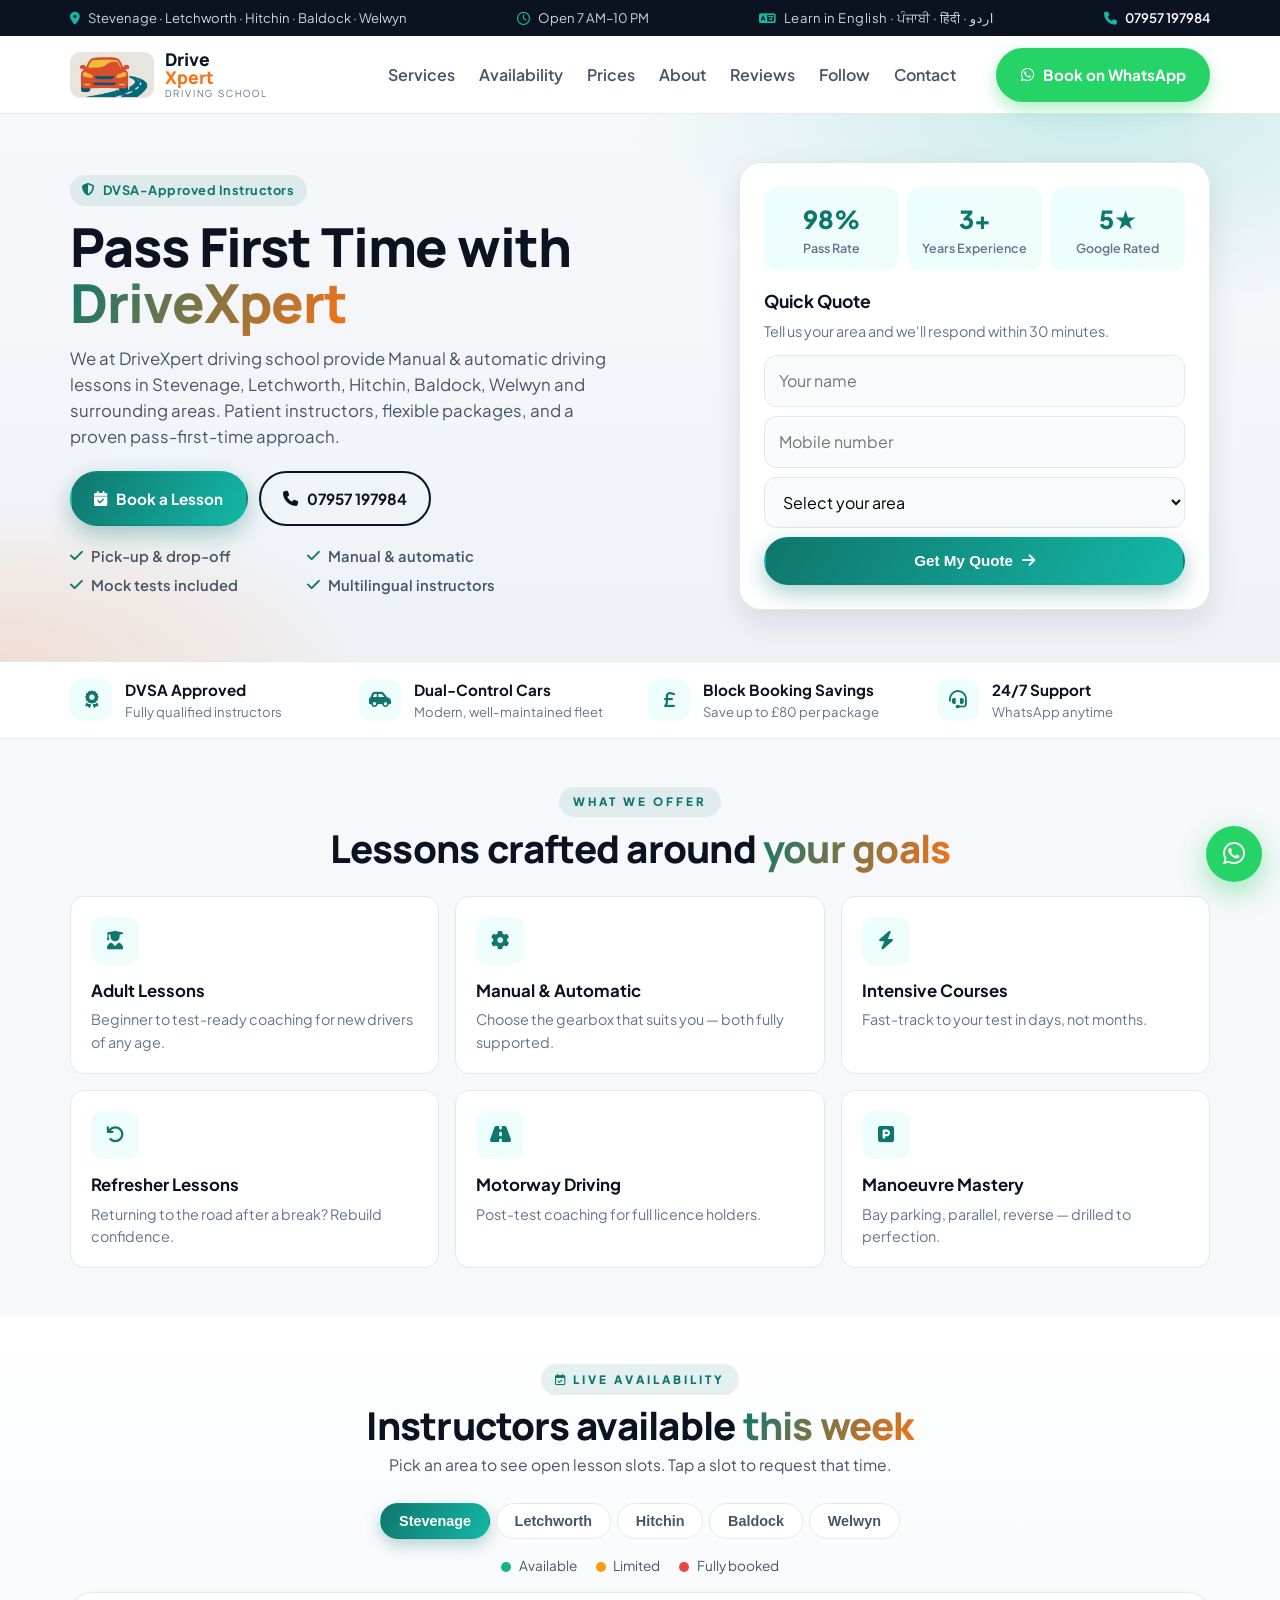
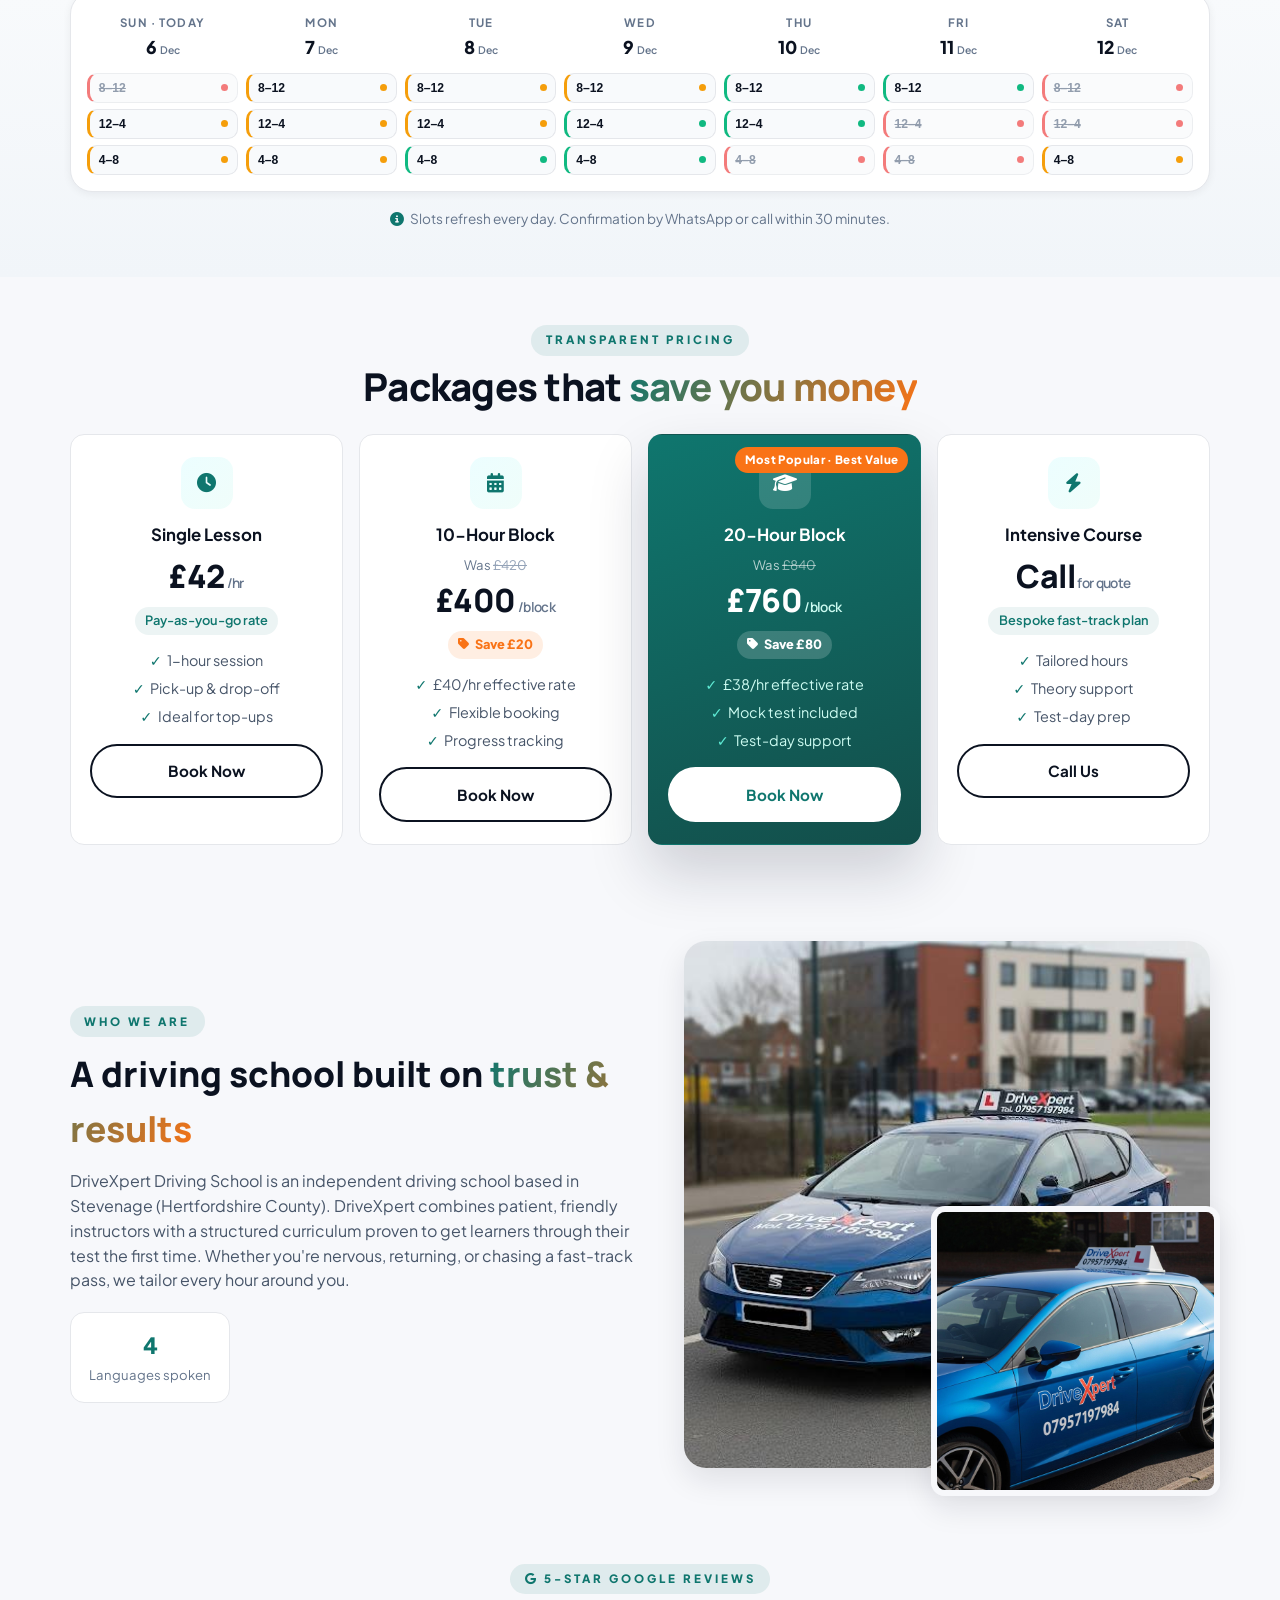
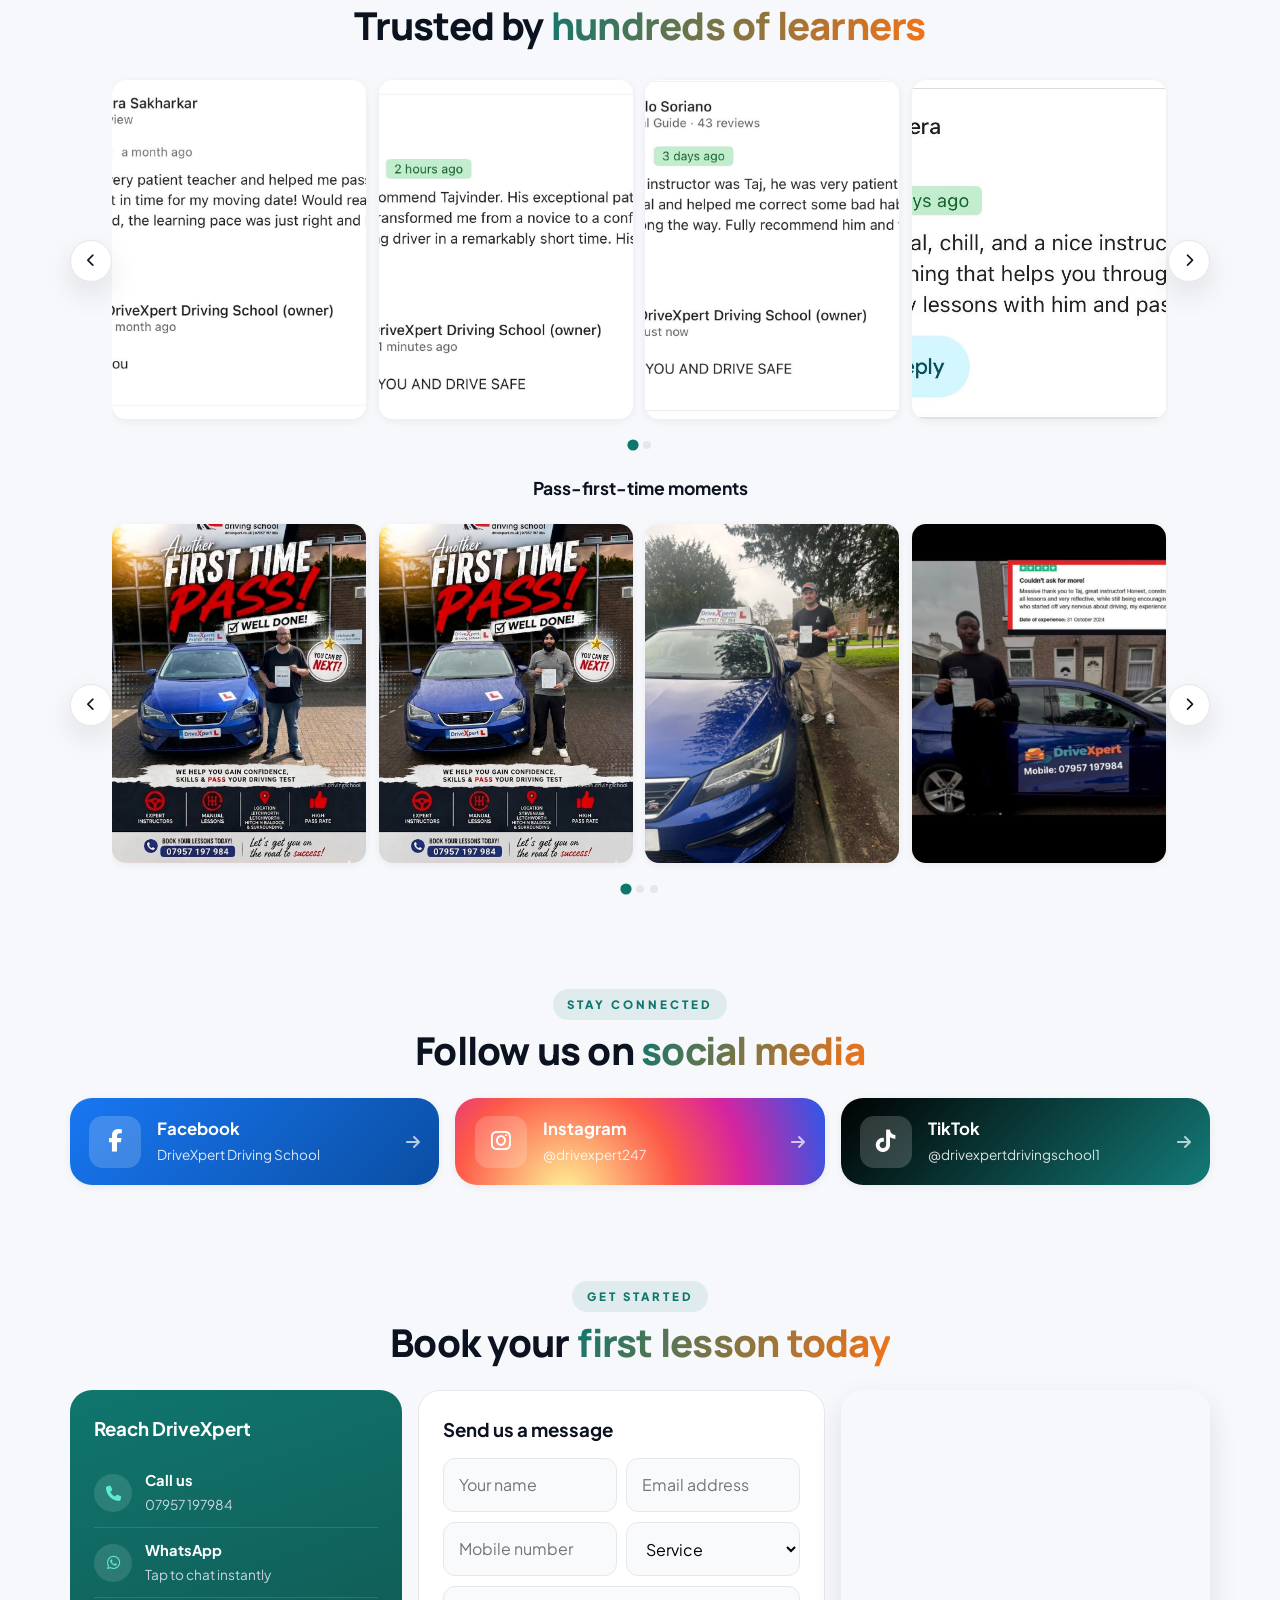
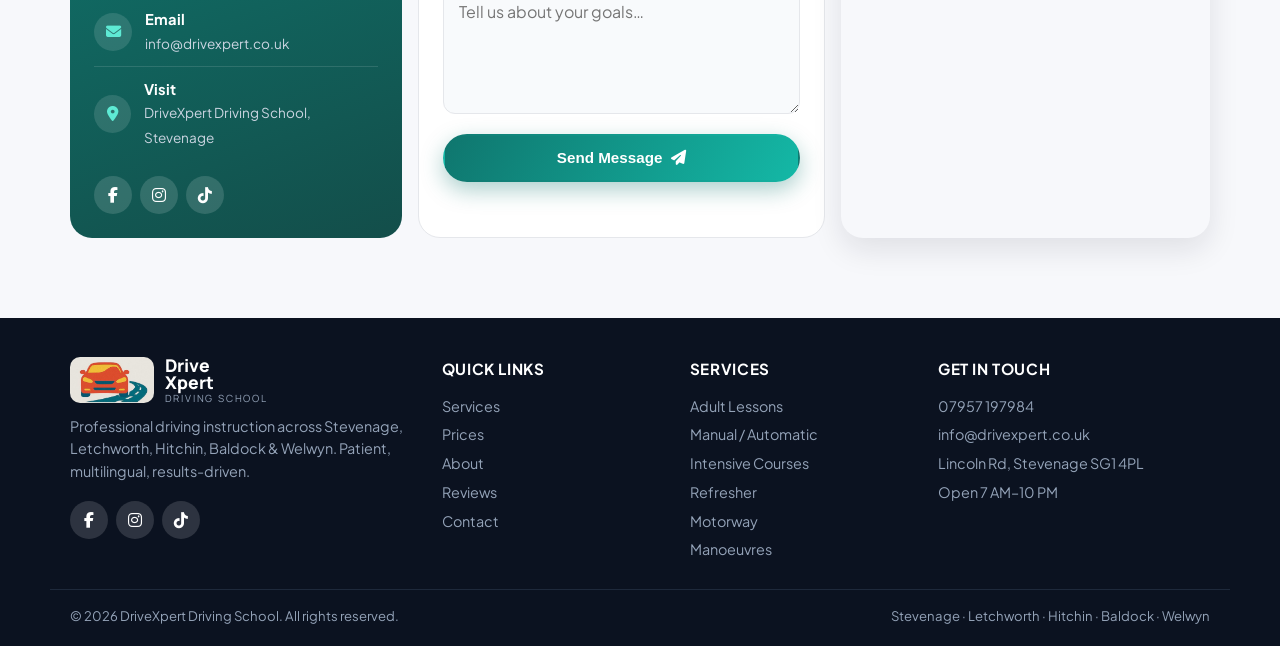
==== index.html @ eab6c73b "Add live availability calendar and price savings breakdown CRO improvements: - Interactive 7-day ava" ====
<!DOCTYPE html>
<html lang="en">
<head>
    <meta charset="UTF-8">
    <meta name="viewport" content="width=device-width, initial-scale=1.0">
    <title>DriveXpert | Driving Lessons in Stevenage, Letchworth, Hitchin, Baldock & Welwyn</title>
    <meta name="description" content="DriveXpert Driving School — DVSA-approved instructors, manual & automatic lessons, intensive courses and pass-first-time coaching across Stevenage, Letchworth, Hitchin, Baldock and Welwyn.">
    <link rel="preconnect" href="https://fonts.googleapis.com">
    <link rel="preconnect" href="https://fonts.gstatic.com" crossorigin>
    <link href="https://fonts.googleapis.com/css2?family=Plus+Jakarta+Sans:wght@400;500;600;700;800&family=Manrope:wght@400;500;600;700;800&display=swap" rel="stylesheet">
    <link rel="stylesheet" href="https://cdnjs.cloudflare.com/ajax/libs/font-awesome/6.5.1/css/all.min.css">
    <link rel="stylesheet" href="styles.css">
    <!-- Google Tag Manager -->
    <script>
    (function(w,d,s,l,i){w[l]=w[l]||[];w[l].push({'gtm.start':
    new Date().getTime(),event:'gtm.js'});var f=d.getElementsByTagName(s)[0],
    j=d.createElement(s),dl=l!='dataLayer'?'&l='+l:'';j.async=true;j.src=
    'https://www.googletagmanager.com/gtm.js?id=GTM-MKSMNTF2'+dl;f.parentNode.insertBefore(j,f);
    })(window,document,'script','dataLayer','GTM-MKSMNTF2');
    </script>
    <script async src="https://www.googletagmanager.com/gtag/js?id=AW-876278973"></script>
    <script>
    window.dataLayer = window.dataLayer || [];
    function gtag(){dataLayer.push(arguments);}
    gtag('js', new Date());
    gtag('config', 'AW-876278973');
    </script>
</head>
<body>
<noscript><iframe src="https://www.googletagmanager.com/ns.html?id=GTM-MKSMNTF2" height="0" width="0" style="display:none;visibility:hidden"></iframe></noscript>

<!-- Top utility bar -->
<div class="topbar">
    <div class="container topbar-inner">
        <span class="topbar-item"><i class="fas fa-map-marker-alt"></i> Stevenage · Letchworth · Hitchin · Baldock · Welwyn</span>
        <span class="topbar-item"><i class="far fa-clock"></i> Open 7 AM–10 PM</span>
        <span class="topbar-item topbar-langs"><i class="fas fa-language"></i> Learn in English · ਪੰਜਾਬੀ · हिंदी · اردو</span>
        <span class="topbar-item"><a href="tel:07957197984"><i class="fas fa-phone"></i> 07957 197984</a></span>
    </div>
</div>

<!-- Navigation -->
<header class="nav">
    <div class="container nav-inner">
        <a href="#home" class="brand">
            <img src="images/drivexpert-logo-navbar.jpeg" alt="DriveXpert" class="brand-logo">
            <span class="brand-text"><b>Drive</b><span class="x">Xpert</span><small>DRIVING SCHOOL</small></span>
        </a>
        <nav class="nav-links">
            <a href="#services">Services</a>
            <a href="#availability">Availability</a>
            <a href="#prices">Prices</a>
            <a href="#about">About</a>
            <a href="#reviews">Reviews</a>
            <a href="#social">Follow</a>
            <a href="#contact">Contact</a>
        </nav>
        <div class="nav-cta">
            <a href="https://wa.me/447957197984" target="_blank" class="btn btn-whats"><i class="fab fa-whatsapp"></i> Book on WhatsApp</a>
        </div>
        <button class="nav-toggle" aria-label="Menu"><span></span><span></span><span></span></button>
    </div>
</header>

<!-- HERO -->
<section id="home" class="hero">
    <div class="hero-bg"></div>
    <div class="container hero-grid">
        <div class="hero-copy">
            <span class="pill"><i class="fas fa-shield-halved"></i> DVSA-Approved Instructors</span>
            <h1>Pass First Time with <span class="grad-text">DriveXpert</span></h1>
            <p class="lead">We at DriveXpert driving school provide Manual &amp; automatic driving lessons in Stevenage, Letchworth, Hitchin, Baldock, Welwyn and surrounding areas. Patient instructors, flexible packages, and a proven pass-first-time approach.</p>
            <div class="hero-cta">
                <a href="#contact" class="btn btn-primary"><i class="fas fa-calendar-check"></i> Book a Lesson</a>
                <a href="tel:07957197984" class="btn btn-outline"><i class="fas fa-phone"></i> 07957 197984</a>
            </div>
            <ul class="hero-bullets">
                <li><i class="fas fa-check"></i> Pick-up &amp; drop-off</li>
                <li><i class="fas fa-check"></i> Manual &amp; automatic</li>
                <li><i class="fas fa-check"></i> Mock tests included</li>
                <li><i class="fas fa-check"></i> Multilingual instructors</li>
            </ul>
        </div>
        <div class="hero-card">
            <div class="hero-card-row">
                <div class="hcol">
                    <div class="hcol-num">98%</div>
                    <div class="hcol-lbl">Pass Rate</div>
                </div>
                <div class="hcol">
                    <div class="hcol-num">3+</div>
                    <div class="hcol-lbl">Years Experience</div>
                </div>
                <div class="hcol">
                    <div class="hcol-num">5★</div>
                    <div class="hcol-lbl">Google Rated</div>
                </div>
            </div>
            <div class="hero-card-cta">
                <strong>Quick Quote</strong>
                <p>Tell us your area and we'll respond within 30 minutes.</p>
                <form class="quick-form" action="https://formspree.io/f/mldnvqpw" method="POST">
                    <input type="hidden" name="_subject" value="Quick Quote — DriveXpert">
                    <input type="text" name="name" placeholder="Your name" required>
                    <input type="tel" name="phone" placeholder="Mobile number" required>
                    <select name="area" required>
                        <option value="">Select your area</option>
                        <option>Stevenage</option>
                        <option>Letchworth</option>
                        <option>Hitchin</option>
                        <option>Baldock</option>
                        <option>Welwyn</option>
                        <option>Other</option>
                    </select>
                    <button type="submit" class="btn btn-primary btn-block">Get My Quote <i class="fas fa-arrow-right"></i></button>
                </form>
            </div>
        </div>
    </div>
</section>

<!-- TRUST STRIP -->
<section class="trust">
    <div class="container trust-grid">
        <div class="trust-item"><i class="fas fa-award"></i><div><strong>DVSA Approved</strong><span>Fully qualified instructors</span></div></div>
        <div class="trust-item"><i class="fas fa-car-side"></i><div><strong>Dual-Control Cars</strong><span>Modern, well-maintained fleet</span></div></div>
        <div class="trust-item"><i class="fas fa-pound-sign"></i><div><strong>Block Booking Savings</strong><span>Save up to £80 per package</span></div></div>
        <div class="trust-item"><i class="fas fa-headset"></i><div><strong>24/7 Support</strong><span>WhatsApp anytime</span></div></div>
    </div>
</section>

<!-- SERVICES -->
<section id="services" class="section services">
    <div class="container">
        <div class="section-head">
            <span class="eyebrow">What We Offer</span>
            <h2>Lessons crafted around <span class="grad-text">your goals</span></h2>
        </div>
        <div class="services-grid">
            <article class="srv"><i class="fas fa-user-graduate"></i><h3>Adult Lessons</h3><p>Beginner to test-ready coaching for new drivers of any age.</p></article>
            <article class="srv"><i class="fas fa-cog"></i><h3>Manual &amp; Automatic</h3><p>Choose the gearbox that suits you — both fully supported.</p></article>
            <article class="srv"><i class="fas fa-bolt"></i><h3>Intensive Courses</h3><p>Fast-track to your test in days, not months.</p></article>
            <article class="srv"><i class="fas fa-undo"></i><h3>Refresher Lessons</h3><p>Returning to the road after a break? Rebuild confidence.</p></article>
            <article class="srv"><i class="fas fa-road"></i><h3>Motorway Driving</h3><p>Post-test coaching for full licence holders.</p></article>
            <article class="srv"><i class="fas fa-square-parking"></i><h3>Manoeuvre Mastery</h3><p>Bay parking, parallel, reverse — drilled to perfection.</p></article>
        </div>
    </div>
</section>

<!-- AVAILABILITY -->
<section id="availability" class="section availability">
    <div class="container">
        <div class="section-head">
            <span class="eyebrow"><i class="far fa-calendar-check"></i> Live Availability</span>
            <h2>Instructors available <span class="grad-text">this week</span></h2>
            <p class="lead-sub">Pick an area to see open lesson slots. Tap a slot to request that time.</p>
        </div>

        <div class="avail-tabs" data-avail-tabs>
            <button class="avail-tab active" data-area="Stevenage">Stevenage</button>
            <button class="avail-tab" data-area="Letchworth">Letchworth</button>
            <button class="avail-tab" data-area="Hitchin">Hitchin</button>
            <button class="avail-tab" data-area="Baldock">Baldock</button>
            <button class="avail-tab" data-area="Welwyn">Welwyn</button>
        </div>

        <div class="avail-legend">
            <span><i class="dot dot-open"></i> Available</span>
            <span><i class="dot dot-few"></i> Limited</span>
            <span><i class="dot dot-full"></i> Fully booked</span>
        </div>

        <div class="avail-grid" data-avail-grid></div>

        <p class="avail-note"><i class="fas fa-circle-info"></i> Slots refresh every day. Confirmation by WhatsApp or call within 30 minutes.</p>
    </div>
</section>

<!-- PRICES -->
<section id="prices" class="section prices">
    <div class="container">
        <div class="section-head">
            <span class="eyebrow">Transparent Pricing</span>
            <h2>Packages that <span class="grad-text">save you money</span></h2>
        </div>
        <div class="prices-grid">
            <div class="price-card">
                <div class="price-icon"><i class="fas fa-clock"></i></div>
                <h3>Single Lesson</h3>
                <div class="price">£42<span>/hr</span></div>
                <div class="price-savings price-savings-empty">Pay-as-you-go rate</div>
                <ul><li>1-hour session</li><li>Pick-up &amp; drop-off</li><li>Ideal for top-ups</li></ul>
                <a href="#contact" class="btn btn-outline btn-block">Book Now</a>
            </div>
            <div class="price-card">
                <div class="price-icon"><i class="fas fa-calendar-alt"></i></div>
                <h3>10-Hour Block</h3>
                <div class="price-was">Was <s>£420</s></div>
                <div class="price">£400<span>/block</span></div>
                <div class="price-savings"><i class="fas fa-tag"></i> Save £20</div>
                <ul><li>£40/hr effective rate</li><li>Flexible booking</li><li>Progress tracking</li></ul>
                <a href="#contact" class="btn btn-outline btn-block">Book Now</a>
            </div>
            <div class="price-card featured">
                <div class="badge">Most Popular · Best Value</div>
                <div class="price-icon"><i class="fas fa-graduation-cap"></i></div>
                <h3>20-Hour Block</h3>
                <div class="price-was">Was <s>£840</s></div>
                <div class="price">£760<span>/block</span></div>
                <div class="price-savings"><i class="fas fa-tag"></i> Save £80</div>
                <ul><li>£38/hr effective rate</li><li>Mock test included</li><li>Test-day support</li></ul>
                <a href="#contact" class="btn btn-primary btn-block">Book Now</a>
            </div>
            <div class="price-card">
                <div class="price-icon"><i class="fas fa-bolt"></i></div>
                <h3>Intensive Course</h3>
                <div class="price">Call<span>for quote</span></div>
                <div class="price-savings price-savings-empty">Bespoke fast-track plan</div>
                <ul><li>Tailored hours</li><li>Theory support</li><li>Test-day prep</li></ul>
                <a href="tel:07957197984" class="btn btn-outline btn-block">Call Us</a>
            </div>
        </div>
    </div>
</section>

<!-- ABOUT -->
<section id="about" class="section about">
    <div class="container about-grid">
        <div class="about-copy">
            <span class="eyebrow">Who We Are</span>
            <h2>A driving school built on <span class="grad-text">trust &amp; results</span></h2>
            <p>DriveXpert Driving School is an independent driving school based in Stevenage (Hertfordshire County). DriveXpert combines patient, friendly instructors with a structured curriculum proven to get learners through their test the first time. Whether you're nervous, returning, or chasing a fast-track pass, we tailor every hour around you.</p>
            <div class="about-stats">
                <div><strong>4</strong><span>Languages spoken</span></div>
            </div>
        </div>
        <div class="about-media">
            <img src="images/gallery-instructor-car.jpeg" alt="DriveXpert instructor car" loading="lazy">
            <img src="images/gallery-driving-lesson.jpeg" alt="Driving lesson" class="about-media-2" loading="lazy">
        </div>
    </div>
</section>

<!-- REVIEWS -->
<section id="reviews" class="section reviews">
    <div class="container">
        <div class="section-head">
            <span class="eyebrow"><i class="fab fa-google"></i> 5-Star Google Reviews</span>
            <h2>Trusted by <span class="grad-text">hundreds of learners</span></h2>
        </div>
        <div class="slider" data-slider data-autoplay="5000">
            <button class="slider-btn prev" aria-label="Previous"><i class="fas fa-chevron-left"></i></button>
            <div class="slider-track" data-track>
                <div class="slide review-slide"><img src="images/Google-Reviews-1.JPG" alt="Google review" loading="lazy"></div>
                <div class="slide review-slide"><img src="images/Google-Reviews-2.JPG" alt="Google review" loading="lazy"></div>
                <div class="slide review-slide"><img src="images/Google-Reviews-3.JPG" alt="Google review" loading="lazy"></div>
                <div class="slide review-slide"><img src="images/Google-Reviews-4.JPG" alt="Google review" loading="lazy"></div>
                <div class="slide review-slide"><img src="images/Google-Reviews-5.JPG" alt="Google review" loading="lazy"></div>
                <div class="slide review-slide"><img src="images/Google-Reviews-6.JPG" alt="Google review" loading="lazy"></div>
                <div class="slide review-slide"><img src="images/Google-Reviews-7.JPG" alt="Google review" loading="lazy"></div>
            </div>
            <button class="slider-btn next" aria-label="Next"><i class="fas fa-chevron-right"></i></button>
            <div class="slider-dots" data-dots></div>
        </div>

        <h3 class="reviews-sub">Pass-first-time moments</h3>
        <div class="slider" data-slider data-autoplay="4000">
            <button class="slider-btn prev" aria-label="Previous"><i class="fas fa-chevron-left"></i></button>
            <div class="slider-track" data-track>
                <div class="slide pass-slide"><img src="images/pass-poster-zain.jpg" alt="First time pass — DriveXpert student" loading="lazy"></div>
                <div class="slide pass-slide"><img src="images/pass-poster-sikh.jpg" alt="First time pass — DriveXpert student" loading="lazy"></div>
                <div class="slide pass-slide"><img src="images/testimonial-excellent-instructor.jpeg" alt="Student feedback" loading="lazy"></div>
                <div class="slide pass-slide"><img src="images/testimonial-passed-first-time.jpeg" alt="Student feedback" loading="lazy"></div>
                <div class="slide pass-slide"><img src="images/testimonial-great-experience.jpeg" alt="Student feedback" loading="lazy"></div>
                <div class="slide pass-slide"><img src="images/testimonial-recommended-school.jpeg" alt="Student feedback" loading="lazy"></div>
                <div class="slide pass-slide"><img src="images/testimonial-amazing-service.jpeg" alt="Student feedback" loading="lazy"></div>
                <div class="slide pass-slide"><img src="images/testimonial-top-rated.jpeg" alt="Student feedback" loading="lazy"></div>
                <div class="slide pass-slide"><img src="images/testimonial-highly-recommend.jpeg" alt="Student feedback" loading="lazy"></div>
                <div class="slide pass-slide"><img src="images/testimonial-best-decision.jpeg" alt="Student feedback" loading="lazy"></div>
                <div class="slide pass-slide"><img src="images/testimonial-professional-lessons.jpeg" alt="Student feedback" loading="lazy"></div>
                <div class="slide pass-slide"><img src="images/testimonial-five-star.jpeg" alt="Student feedback" loading="lazy"></div>
            </div>
            <button class="slider-btn next" aria-label="Next"><i class="fas fa-chevron-right"></i></button>
            <div class="slider-dots" data-dots></div>
        </div>
    </div>
</section>

<!-- FOLLOW US -->
<section id="social" class="section social">
    <div class="container">
        <div class="section-head">
            <span class="eyebrow">Stay Connected</span>
            <h2>Follow us on <span class="grad-text">social media</span></h2>
        </div>
        <div class="social-grid">
            <a href="https://www.facebook.com/share/1DXGkieNzC/?mibextid=wwXIfr" target="_blank" class="social-card s-fb">
                <i class="fab fa-facebook-f"></i>
                <div><strong>Facebook</strong><span>DriveXpert Driving School</span></div>
                <i class="fas fa-arrow-right s-arrow"></i>
            </a>
            <a href="https://www.instagram.com/drivexpert247/" target="_blank" class="social-card s-ig">
                <i class="fab fa-instagram"></i>
                <div><strong>Instagram</strong><span>@drivexpert247</span></div>
                <i class="fas fa-arrow-right s-arrow"></i>
            </a>
            <a href="https://www.tiktok.com/@drivexpertdrivingschool1" target="_blank" class="social-card s-tt">
                <i class="fab fa-tiktok"></i>
                <div><strong>TikTok</strong><span>@drivexpertdrivingschool1</span></div>
                <i class="fas fa-arrow-right s-arrow"></i>
            </a>
        </div>
    </div>
</section>

<!-- CONTACT + MAP -->
<section id="contact" class="section contact">
    <div class="container">
        <div class="section-head">
            <span class="eyebrow">Get Started</span>
            <h2>Book your <span class="grad-text">first lesson today</span></h2>
        </div>
        <div class="contact-grid">
            <div class="contact-info">
                <h3>Reach DriveXpert</h3>
                <a href="tel:07957197984" class="ci-row"><i class="fas fa-phone"></i><div><strong>Call us</strong><span>07957 197984</span></div></a>
                <a href="https://wa.me/447957197984" target="_blank" class="ci-row"><i class="fab fa-whatsapp"></i><div><strong>WhatsApp</strong><span>Tap to chat instantly</span></div></a>
                <a href="mailto:info@drivexpert.co.uk" class="ci-row"><i class="fas fa-envelope"></i><div><strong>Email</strong><span>info@drivexpert.co.uk</span></div></a>
                <a href="https://www.google.com/maps/place/DriveXpert+Driving+School/@51.926506,-0.1731403,17z" target="_blank" class="ci-row"><i class="fas fa-map-marker-alt"></i><div><strong>Visit</strong><span>DriveXpert Driving School, Stevenage</span></div></a>
                <div class="ci-socials">
                    <a href="https://www.facebook.com/share/1DXGkieNzC/?mibextid=wwXIfr" target="_blank" aria-label="Facebook"><i class="fab fa-facebook-f"></i></a>
                    <a href="https://www.instagram.com/drivexpert247/" target="_blank" aria-label="Instagram"><i class="fab fa-instagram"></i></a>
                    <a href="https://www.tiktok.com/@drivexpertdrivingschool1" target="_blank" aria-label="TikTok"><i class="fab fa-tiktok"></i></a>
                </div>
            </div>
            <form class="contact-form" action="https://formspree.io/f/mldnvqpw" method="POST">
                <h3>Send us a message</h3>
                <div class="row">
                    <input type="text" name="name" placeholder="Your name" required>
                    <input type="email" name="email" placeholder="Email address" required>
                </div>
                <div class="row">
                    <input type="tel" name="phone" placeholder="Mobile number">
                    <select name="service" required>
                        <option value="">Service</option>
                        <option>Adult Lessons</option>
                        <option>Manual / Automatic</option>
                        <option>Intensive Course</option>
                        <option>Refresher</option>
                        <option>Motorway Driving</option>
                        <option>Manoeuvre Lessons</option>
                    </select>
                </div>
                <textarea name="message" rows="4" placeholder="Tell us about your goals…" required></textarea>
                <button type="submit" class="btn btn-primary btn-block">Send Message <i class="fas fa-paper-plane"></i></button>
            </form>
            <div class="contact-map">
                <iframe
                    src="https://www.google.com/maps?q=DriveXpert+Driving+School&ll=51.926506,-0.1731403&z=16&output=embed"
                    width="100%" height="100%" style="border:0;" allowfullscreen=""
                    loading="lazy" referrerpolicy="no-referrer-when-downgrade"
                    title="DriveXpert Driving School location"></iframe>
            </div>
        </div>
    </div>
</section>

<!-- FOOTER -->
<footer class="footer">
    <div class="container footer-grid">
        <div>
            <div class="brand brand-foot">
                <img src="images/drivexpert-logo-navbar.jpeg" alt="DriveXpert" class="brand-logo">
                <span class="brand-text"><b>Drive</b><span class="x">Xpert</span><small>DRIVING SCHOOL</small></span>
            </div>
            <p class="muted">Professional driving instruction across Stevenage, Letchworth, Hitchin, Baldock &amp; Welwyn. Patient, multilingual, results-driven.</p>
            <div class="ci-socials">
                <a href="https://www.facebook.com/share/1DXGkieNzC/?mibextid=wwXIfr" target="_blank" aria-label="Facebook"><i class="fab fa-facebook-f"></i></a>
                <a href="https://www.instagram.com/drivexpert247/" target="_blank" aria-label="Instagram"><i class="fab fa-instagram"></i></a>
                <a href="https://www.tiktok.com/@drivexpertdrivingschool1" target="_blank" aria-label="TikTok"><i class="fab fa-tiktok"></i></a>
            </div>
        </div>
        <div>
            <h4>Quick Links</h4>
            <ul><li><a href="#services">Services</a></li><li><a href="#prices">Prices</a></li><li><a href="#about">About</a></li><li><a href="#reviews">Reviews</a></li><li><a href="#contact">Contact</a></li></ul>
        </div>
        <div>
            <h4>Services</h4>
            <ul><li>Adult Lessons</li><li>Manual / Automatic</li><li>Intensive Courses</li><li>Refresher</li><li>Motorway</li><li>Manoeuvres</li></ul>
        </div>
        <div>
            <h4>Get in Touch</h4>
            <p><a href="tel:07957197984">07957 197984</a></p>
            <p><a href="mailto:info@drivexpert.co.uk">info@drivexpert.co.uk</a></p>
            <p>Lincoln Rd, Stevenage SG1 4PL</p>
            <p>Open 7 AM–10 PM</p>
        </div>
    </div>
    <div class="container footer-bottom">
        <span>&copy; <span id="yr"></span> DriveXpert Driving School. All rights reserved.</span>
        <span>Stevenage · Letchworth · Hitchin · Baldock · Welwyn</span>
    </div>
</footer>

<!-- Lightbox -->
<div id="lightbox" class="lightbox" hidden>
    <button class="lightbox-close" aria-label="Close">&times;</button>
    <img id="lightbox-img" alt="">
</div>

<!-- Floating WhatsApp -->
<a href="https://wa.me/447957197984" target="_blank" class="float-whats" aria-label="WhatsApp">
    <i class="fab fa-whatsapp"></i>
</a>

<script src="script.js"></script>
</body>
</html>
---- styles.css ----
/* ===========================================
   DriveXpert — fresh design
   =========================================== */
:root {
    --bg: #f7f8fb;
    --surface: #ffffff;
    --ink: #0b1220;
    --ink-2: #475569;
    --muted: #64748b;
    --line: #e5e7eb;
    --brand: #0f766e;
    --brand-2: #14b8a6;
    --accent: #f97316;
    --accent-2: #fb923c;
    --gold: #f59e0b;
    --shadow-sm: 0 2px 8px rgba(15,23,42,.06);
    --shadow-md: 0 12px 30px rgba(15,23,42,.10);
    --shadow-lg: 0 28px 60px rgba(15,23,42,.18);
    --radius: 14px;
    --radius-lg: 22px;
    --container: 1180px;
}

* { box-sizing: border-box; margin: 0; padding: 0; }
html { scroll-behavior: smooth; }
body {
    font-family: 'Plus Jakarta Sans', 'Manrope', system-ui, sans-serif;
    color: var(--ink);
    background: var(--bg);
    line-height: 1.55;
    -webkit-font-smoothing: antialiased;
}
img { max-width: 100%; display: block; }
a { color: inherit; text-decoration: none; }
ul { list-style: none; }
.container { width: 100%; max-width: var(--container); margin: 0 auto; padding: 0 20px; }
.grad-text {
    background: linear-gradient(120deg, var(--brand) 0%, var(--accent) 100%);
    -webkit-background-clip: text;
    background-clip: text;
    color: transparent;
}

/* ===== Buttons ===== */
.btn {
    display: inline-flex; align-items: center; justify-content: center; gap: .55rem;
    padding: .85rem 1.4rem; border-radius: 999px;
    font-weight: 700; font-size: .95rem;
    border: 2px solid transparent; cursor: pointer;
    transition: transform .2s ease, box-shadow .2s ease, background .2s ease, color .2s ease, border-color .2s ease;
    white-space: nowrap;
}
.btn-primary { background: linear-gradient(120deg, var(--brand), var(--brand-2)); color: #fff; box-shadow: 0 8px 22px rgba(15,118,110,.35); }
.btn-primary:hover { transform: translateY(-2px); box-shadow: 0 14px 30px rgba(15,118,110,.45); }
.btn-outline { background: transparent; color: var(--ink); border-color: var(--ink); }
.btn-outline:hover { background: var(--ink); color: #fff; }
.btn-whats { background: #25D366; color: #fff; box-shadow: 0 8px 18px rgba(37,211,102,.35); }
.btn-whats:hover { transform: translateY(-2px); box-shadow: 0 14px 26px rgba(37,211,102,.45); }
.btn-block { width: 100%; }

/* ===== Topbar ===== */
.topbar { background: var(--ink); color: #cbd5e1; font-size: .82rem; }
.topbar-inner { display: flex; gap: 1.4rem; padding: .5rem 20px; flex-wrap: wrap; align-items: center; justify-content: space-between; }
.topbar-item i { color: var(--brand-2); margin-right: .35rem; }
.topbar-item a { color: #fff; font-weight: 600; }
.topbar-langs { letter-spacing: .5px; }

/* ===== Nav ===== */
.nav {
    position: sticky; top: 0; z-index: 100;
    background: rgba(255,255,255,.92);
    backdrop-filter: saturate(150%) blur(10px);
    border-bottom: 1px solid var(--line);
}
.nav-inner { display: flex; align-items: center; gap: 1.5rem; padding: .7rem 20px; }
.brand { display: flex; align-items: center; gap: .65rem; }
.brand-logo { height: 46px; width: auto; border-radius: 10px; }
.brand-text { display: flex; flex-direction: column; line-height: 1; font-family: 'Manrope', sans-serif; }
.brand-text b { font-weight: 800; font-size: 1.1rem; color: var(--ink); display: inline; }
.brand-text .x { color: var(--accent); font-weight: 800; font-size: 1.1rem; display: inline; }
.brand-text small { font-size: .62rem; letter-spacing: .18em; color: var(--muted); margin-top: 2px; }
.nav-links { display: flex; gap: 1.5rem; margin-left: auto; }
.nav-links a { font-weight: 600; color: var(--ink-2); padding: .4rem 0; position: relative; }
.nav-links a:hover { color: var(--ink); }
.nav-links a::after { content: ''; position: absolute; left: 0; bottom: -4px; width: 0; height: 2px; background: linear-gradient(90deg, var(--brand), var(--accent)); transition: width .25s ease; }
.nav-links a:hover::after { width: 100%; }
.nav-cta { margin-left: 1rem; }
.nav-toggle { display: none; background: transparent; border: 0; flex-direction: column; gap: 4px; cursor: pointer; padding: 8px; }
.nav-toggle span { width: 24px; height: 2px; background: var(--ink); border-radius: 2px; transition: transform .25s ease; }

/* ===== Hero ===== */
.hero { position: relative; padding: 3rem 0 3.2rem; overflow: hidden; }
.hero-bg {
    position: absolute; inset: 0;
    background:
        radial-gradient(60% 60% at 85% 0%, rgba(20,184,166,.20), transparent 60%),
        radial-gradient(50% 50% at 0% 100%, rgba(249,115,22,.16), transparent 60%),
        linear-gradient(180deg, #f7f8fb 0%, #eef2f7 100%);
    z-index: -1;
}
.hero-grid { display: grid; grid-template-columns: 1.15fr .85fr; gap: 2rem; align-items: center; }
.pill {
    display: inline-flex; align-items: center; gap: .45rem;
    padding: .35rem .75rem; border-radius: 999px;
    background: rgba(15,118,110,.10); color: var(--brand);
    font-weight: 700; font-size: .8rem; letter-spacing: .04em;
}
.hero-copy h1 {
    font-family: 'Manrope', sans-serif;
    font-weight: 800;
    font-size: clamp(2rem, 4.2vw, 3.4rem);
    line-height: 1.05;
    letter-spacing: -.02em;
    margin: .8rem 0 .9rem;
}
.lead { color: var(--ink-2); font-size: 1.05rem; max-width: 540px; margin-bottom: 1.3rem; }
.hero-cta { display: flex; gap: .7rem; flex-wrap: wrap; margin-bottom: 1.2rem; }
.hero-bullets { display: grid; grid-template-columns: 1fr 1fr; gap: .4rem .9rem; max-width: 460px; }
.hero-bullets li { font-weight: 600; color: var(--ink-2); display: flex; align-items: center; gap: .5rem; font-size: .92rem; }
.hero-bullets i { color: var(--brand); }

.hero-card {
    background: var(--surface);
    border: 1px solid var(--line);
    border-radius: var(--radius-lg);
    padding: 1.5rem;
    box-shadow: var(--shadow-md);
}
.hero-card-row { display: grid; grid-template-columns: repeat(3,1fr); gap: .5rem; margin-bottom: 1.1rem; }
.hcol { text-align: center; padding: .8rem .3rem; border-radius: 14px; background: linear-gradient(135deg, #ecfeff, #f0fdfa); }
.hcol-num { font-size: 1.55rem; font-weight: 800; color: var(--brand); }
.hcol-lbl { font-size: .78rem; color: var(--muted); font-weight: 600; }
.hero-card-cta strong { display: block; font-size: 1.1rem; margin-bottom: .25rem; }
.hero-card-cta p { color: var(--muted); font-size: .9rem; margin-bottom: .8rem; }
.quick-form { display: grid; gap: .55rem; }
.quick-form input, .quick-form select {
    width: 100%; padding: .8rem .9rem; border: 1px solid var(--line); border-radius: 12px; font: inherit;
    background: #f8fafc;
}
.quick-form input:focus, .quick-form select:focus { outline: 2px solid var(--brand); border-color: var(--brand); background: #fff; }

/* ===== Trust strip ===== */
.trust { background: var(--surface); border-top: 1px solid var(--line); border-bottom: 1px solid var(--line); padding: 1rem 0; }
.trust-grid { display: grid; grid-template-columns: repeat(4, 1fr); gap: 1rem; }
.trust-item { display: flex; gap: .8rem; align-items: center; }
.trust-item i { width: 42px; height: 42px; border-radius: 12px; display: inline-grid; place-items: center; background: linear-gradient(135deg, #ecfeff, #f0fdfa); color: var(--brand); font-size: 1.1rem; }
.trust-item strong { display: block; font-size: .95rem; }
.trust-item span { display: block; color: var(--muted); font-size: .82rem; }

/* ===== Sections ===== */
.section { padding: 3rem 0; }
.section-head { text-align: center; max-width: 720px; margin: 0 auto 1.6rem; }
.eyebrow {
    display: inline-block;
    text-transform: uppercase; letter-spacing: 3px;
    font-size: .72rem; font-weight: 800;
    color: var(--brand);
    background: rgba(15,118,110,.10);
    padding: .4rem .9rem; border-radius: 999px; margin-bottom: .65rem;
}
.section-head h2 {
    font-family: 'Manrope', sans-serif;
    font-weight: 800;
    font-size: clamp(1.6rem, 3.2vw, 2.4rem);
    letter-spacing: -.02em;
    line-height: 1.1;
}

/* ===== Services ===== */
.services-grid { display: grid; grid-template-columns: repeat(3,1fr); gap: 1rem; }
.srv {
    background: var(--surface); border: 1px solid var(--line);
    border-radius: var(--radius); padding: 1.25rem; position: relative; overflow: hidden;
    transition: transform .25s ease, box-shadow .25s ease, border-color .25s ease;
}
.srv::before { content: ''; position: absolute; top: 0; left: 0; right: 0; height: 3px; background: linear-gradient(90deg, var(--brand), var(--accent)); transform: scaleX(0); transform-origin: left; transition: transform .35s ease; }
.srv:hover { transform: translateY(-4px); box-shadow: var(--shadow-md); border-color: transparent; }
.srv:hover::before { transform: scaleX(1); }
.srv i { width: 48px; height: 48px; border-radius: 12px; display: inline-grid; place-items: center; background: linear-gradient(135deg, #ecfeff, #f0fdfa); color: var(--brand); font-size: 1.15rem; margin-bottom: .8rem; }
.srv h3 { font-size: 1.05rem; margin-bottom: .3rem; }
.srv p { color: var(--muted); font-size: .9rem; }

/* ===== Availability ===== */
.availability { background: linear-gradient(180deg, #ffffff 0%, #f1f5f9 100%); }
.lead-sub { color: var(--ink-2); font-size: .98rem; margin-top: .35rem; }
.avail-tabs {
    display: flex; flex-wrap: wrap; justify-content: center; gap: .4rem;
    margin-bottom: 1rem;
}
.avail-tab {
    border: 1px solid var(--line); background: #fff; color: var(--ink-2);
    padding: .55rem 1.1rem; border-radius: 999px;
    font-weight: 700; font-size: .9rem; cursor: pointer;
    transition: background .2s ease, color .2s ease, border-color .2s ease, transform .2s ease;
}
.avail-tab:hover { transform: translateY(-1px); border-color: var(--brand); color: var(--brand); }
.avail-tab.active { background: linear-gradient(120deg, var(--brand), var(--brand-2)); color: #fff; border-color: transparent; box-shadow: 0 6px 16px rgba(15,118,110,.3); }

.avail-legend {
    display: flex; justify-content: center; gap: 1.2rem; flex-wrap: wrap;
    color: var(--ink-2); font-size: .85rem; margin-bottom: 1rem;
}
.avail-legend .dot { display: inline-block; width: 10px; height: 10px; border-radius: 50%; margin-right: .35rem; vertical-align: middle; }
.dot-open { background: #10b981; }
.dot-few { background: #f59e0b; }
.dot-full { background: #ef4444; }

.avail-grid {
    display: grid; grid-template-columns: repeat(7, 1fr); gap: .5rem;
    background: #fff; padding: 1rem; border-radius: var(--radius-lg);
    border: 1px solid var(--line); box-shadow: var(--shadow-sm);
}
.avail-day { display: flex; flex-direction: column; gap: .35rem; min-width: 0; }
.avail-day-head { text-align: center; padding: .35rem 0; }
.avail-day-name { font-size: .72rem; text-transform: uppercase; letter-spacing: .1em; color: var(--muted); font-weight: 700; }
.avail-day-date { font-size: 1.1rem; font-weight: 800; color: var(--ink); margin-top: 2px; }
.avail-slot {
    display: flex; align-items: center; justify-content: space-between;
    padding: .45rem .55rem; border-radius: 10px;
    border: 1px solid var(--line); background: #f8fafc;
    font-size: .76rem; font-weight: 600; color: var(--ink);
    cursor: pointer; transition: transform .2s ease, border-color .2s ease, background .2s ease;
    text-align: left;
}
.avail-slot:hover:not(.full) { transform: translateY(-1px); border-color: var(--brand); background: #ecfeff; }
.avail-slot .dot { width: 7px; height: 7px; border-radius: 50%; }
.avail-slot.open { border-left: 3px solid #10b981; }
.avail-slot.few { border-left: 3px solid #f59e0b; }
.avail-slot.full { border-left: 3px solid #ef4444; color: var(--muted); cursor: not-allowed; opacity: .7; text-decoration: line-through; }

.avail-note { text-align: center; color: var(--muted); font-size: .85rem; margin-top: 1rem; }
.avail-note i { color: var(--brand); margin-right: .3rem; }

@media (max-width: 980px) {
    .avail-grid { grid-template-columns: repeat(4, 1fr); }
    .avail-day:nth-child(n+5) { /* keeps layout balanced — rows wrap */ }
}
@media (max-width: 640px) {
    .avail-grid { grid-template-columns: repeat(2, 1fr); padding: .8rem; gap: .4rem; }
    .avail-slot { font-size: .72rem; padding: .4rem .5rem; }
    .avail-tabs { gap: .3rem; }
    .avail-tab { padding: .45rem .85rem; font-size: .82rem; }
}

/* ===== Prices ===== */
.prices-grid { display: grid; grid-template-columns: repeat(4, 1fr); gap: 1rem; }
.price-card {
    position: relative; background: var(--surface); border: 1px solid var(--line);
    border-radius: var(--radius); padding: 1.4rem 1.2rem; text-align: center;
    display: flex; flex-direction: column; transition: transform .25s ease, box-shadow .25s ease;
}
.price-card:hover { transform: translateY(-4px); box-shadow: var(--shadow-md); }
.price-card.featured {
    background: linear-gradient(160deg, #0f766e, #134e4a);
    color: #fff; border-color: transparent; box-shadow: var(--shadow-lg);
}
.price-card.featured h3, .price-card.featured .price { color: #fff; }
.price-card.featured ul { color: #ccfbf1; }
.price-card.featured .btn-primary { background: #fff; color: var(--brand); box-shadow: none; }
.price-card.featured .btn-primary:hover { background: #f1f5f9; }
.price-card.featured .price-icon { background: rgba(255,255,255,.15); color: #fff; }
.badge {
    position: absolute; top: 12px; right: 12px;
    background: var(--accent); color: #fff;
    padding: .25rem .6rem; border-radius: 999px;
    font-size: .72rem; font-weight: 800; letter-spacing: .03em;
}
.price-icon { width: 52px; height: 52px; border-radius: 14px; display: inline-grid; place-items: center; background: linear-gradient(135deg, #ecfeff, #f0fdfa); color: var(--brand); font-size: 1.2rem; margin: 0 auto .8rem; }
.price-card h3 { font-size: 1.05rem; margin-bottom: .25rem; }
.price-was { font-size: .82rem; color: var(--muted); margin-top: .2rem; }
.price-was s { color: #94a3b8; }
.price-card.featured .price-was { color: rgba(255,255,255,.7); }
.price-card.featured .price-was s { color: rgba(255,255,255,.55); }
.price { font-family: 'Manrope', sans-serif; font-weight: 800; font-size: 2rem; letter-spacing: -.02em; margin-bottom: .35rem; }
.price-savings {
    display: inline-flex; align-items: center; gap: .35rem;
    background: rgba(249,115,22,.12); color: var(--accent);
    padding: .25rem .65rem; border-radius: 999px;
    font-size: .8rem; font-weight: 800; margin: 0 auto .9rem;
}
.price-savings-empty {
    background: rgba(15,118,110,.08); color: var(--brand);
    font-weight: 600;
}
.price-card.featured .price-savings { background: rgba(255,255,255,.18); color: #fff; }
.price-card.featured .price-savings-empty { background: rgba(255,255,255,.12); }
.price span { font-size: .85rem; font-weight: 600; color: var(--muted); margin-left: .15rem; }
.price-card.featured .price span { color: #ccfbf1; }
.price-card ul { display: grid; gap: .35rem; margin-bottom: 1rem; color: var(--ink-2); font-size: .9rem; }
.price-card ul li::before { content: '✓'; color: var(--brand); font-weight: 800; margin-right: .35rem; }
.price-card.featured ul li::before { color: #5eead4; }

/* ===== About ===== */
.about-grid { display: grid; grid-template-columns: 1.05fr .95fr; gap: 2rem; align-items: center; }
.about-copy h2 { margin-bottom: .8rem; font-family: 'Manrope', sans-serif; font-weight: 800; font-size: clamp(1.6rem, 3vw, 2.2rem); }
.about-copy p { color: var(--ink-2); margin-bottom: 1.2rem; }
.about-stats { display: grid; grid-template-columns: repeat(auto-fit, minmax(160px, max-content)); gap: 1rem; }
.about-stats > div { background: var(--surface); border: 1px solid var(--line); border-radius: 14px; padding: .9rem .8rem; text-align: center; }
.about-stats strong { display: block; font-size: 1.4rem; color: var(--brand); font-weight: 800; }
.about-stats span { color: var(--muted); font-size: .82rem; }
.about-media { position: relative; }
.about-media img { width: 100%; border-radius: var(--radius-lg); box-shadow: var(--shadow-md); }
.about-media .about-media-2 { position: absolute; right: -10px; bottom: -28px; width: 55%; border: 6px solid var(--bg); border-radius: var(--radius); }

/* ===== Reviews / Slider ===== */
.reviews-sub { text-align: center; margin: 1.6rem 0 .9rem; font-size: 1.1rem; font-weight: 700; color: var(--ink); }
.slider { position: relative; padding: 0 2.6rem; }
.slider-track {
    display: flex; gap: .8rem;
    overflow-x: auto; overflow-y: hidden;
    scroll-snap-type: x mandatory;
    scroll-behavior: smooth;
    scrollbar-width: none;
    -ms-overflow-style: none;
    padding: .5rem .1rem 1.2rem;
}
.slider-track::-webkit-scrollbar { display: none; }
.slide { flex: 0 0 calc((100% - 2.4rem) / 4); scroll-snap-align: start; }
.slide img {
    width: 100%; object-fit: cover;
    border-radius: var(--radius); cursor: zoom-in;
    box-shadow: var(--shadow-sm);
    transition: transform .25s ease, box-shadow .25s ease;
}
.slide img:hover { transform: translateY(-4px); box-shadow: var(--shadow-md); }
.review-slide img { aspect-ratio: 3/4; }
.pass-slide img { aspect-ratio: 3/4; }

.slider-btn {
    position: absolute; top: 50%; transform: translateY(-50%);
    width: 42px; height: 42px; border-radius: 50%;
    background: #fff; color: var(--ink); border: 1px solid var(--line);
    display: inline-grid; place-items: center; cursor: pointer;
    box-shadow: var(--shadow-md); z-index: 2;
    transition: transform .2s ease, background .2s ease, color .2s ease;
}
.slider-btn:hover { background: var(--brand); color: #fff; border-color: transparent; transform: translateY(-50%) scale(1.05); }
.slider-btn.prev { left: 0; }
.slider-btn.next { right: 0; }

.slider-dots { display: flex; justify-content: center; gap: .35rem; margin-top: .2rem; }
.slider-dots button {
    width: 8px; height: 8px; border-radius: 50%;
    background: var(--line); border: 0; cursor: pointer;
    transition: background .2s ease, transform .2s ease;
}
.slider-dots button.active { background: var(--brand); transform: scale(1.4); }

@media (max-width: 980px) {
    .slide { flex-basis: calc((100% - 1.6rem) / 3); }
}
@media (max-width: 640px) {
    .slider { padding: 0 2.2rem; }
    .slide { flex-basis: calc((100% - .8rem) / 2); }
    .slider-btn { width: 36px; height: 36px; }
}

/* ===== Social ===== */
.social-grid { display: grid; grid-template-columns: repeat(3, 1fr); gap: 1rem; }
.social-card {
    display: flex; align-items: center; gap: 1rem;
    padding: 1.1rem 1.2rem; border-radius: var(--radius-lg);
    color: #fff; transition: transform .25s ease, box-shadow .25s ease;
    box-shadow: var(--shadow-sm);
}
.social-card:hover { transform: translateY(-4px); box-shadow: var(--shadow-lg); }
.social-card > i:first-child { width: 52px; height: 52px; border-radius: 14px; display: inline-grid; place-items: center; background: rgba(255,255,255,.18); font-size: 1.4rem; }
.social-card div { flex: 1; }
.social-card strong { display: block; font-size: 1.05rem; }
.social-card span { color: rgba(255,255,255,.85); font-size: .85rem; }
.s-arrow { opacity: .7; transition: transform .25s ease; }
.social-card:hover .s-arrow { transform: translateX(4px); opacity: 1; }
.s-fb { background: linear-gradient(135deg, #1877f2, #0a4ea3); }
.s-ig { background: radial-gradient(circle at 30% 110%, #fdf497, #fd5949 40%, #d6249f 65%, #285aeb 100%); }
.s-tt { background: linear-gradient(135deg, #010101, #25f4ee 200%); }

@media (max-width: 980px) { .social-grid { grid-template-columns: 1fr; } }

/* ===== Contact ===== */
.contact-grid { display: grid; grid-template-columns: .9fr 1.1fr 1fr; gap: 1rem; }
.contact-info { background: linear-gradient(160deg, #0f766e, #134e4a); color: #fff; padding: 1.5rem; border-radius: var(--radius-lg); }
.contact-info h3 { margin-bottom: 1rem; }
.ci-row { display: flex; gap: .8rem; align-items: center; padding: .65rem 0; border-bottom: 1px solid rgba(255,255,255,.12); color: #e2e8f0; }
.ci-row:last-of-type { border-bottom: 0; }
.ci-row i { width: 38px; height: 38px; border-radius: 50%; display: inline-grid; place-items: center; background: rgba(255,255,255,.12); color: #5eead4; font-size: .95rem; }
.ci-row strong { display: block; color: #fff; font-size: .92rem; }
.ci-row span { color: #cbd5e1; font-size: .85rem; }
.ci-socials { display: flex; gap: .5rem; margin-top: 1rem; }
.ci-socials a { width: 38px; height: 38px; border-radius: 50%; display: inline-grid; place-items: center; background: rgba(255,255,255,.14); color: #fff; transition: transform .2s ease, background .2s ease; }
.ci-socials a:hover { background: var(--accent); transform: translateY(-2px); }

.contact-form { background: var(--surface); padding: 1.5rem; border-radius: var(--radius-lg); border: 1px solid var(--line); }
.contact-form h3 { margin-bottom: .9rem; }
.contact-form .row { display: grid; grid-template-columns: 1fr 1fr; gap: .6rem; margin-bottom: .6rem; }
.contact-form input, .contact-form select, .contact-form textarea {
    width: 100%; padding: .85rem .9rem; border: 1px solid var(--line); border-radius: 12px; font: inherit;
    background: #f8fafc; resize: vertical;
}
.contact-form input:focus, .contact-form select:focus, .contact-form textarea:focus {
    outline: 2px solid var(--brand); border-color: var(--brand); background: #fff;
}
.contact-form textarea { margin-bottom: .8rem; }

.contact-map { border-radius: var(--radius-lg); overflow: hidden; min-height: 100%; box-shadow: var(--shadow-md); }
.contact-map iframe { width: 100%; height: 100%; min-height: 360px; border: 0; }

/* ===== Footer ===== */
.footer { background: var(--ink); color: #cbd5e1; padding: 2.4rem 0 1.2rem; margin-top: 2rem; }
.footer .brand-text b, .footer .brand-text .x { color: #fff; }
.footer .brand-text small { color: #94a3b8; }
.footer-grid { display: grid; grid-template-columns: 1.4fr .9fr .9fr 1.1fr; gap: 1.6rem; padding-bottom: 1.6rem; border-bottom: 1px solid #1e293b; }
.footer h4 { color: #fff; font-size: .95rem; margin-bottom: .7rem; letter-spacing: .04em; text-transform: uppercase; }
.footer ul li, .footer p { color: #94a3b8; font-size: .9rem; padding: .2rem 0; }
.footer a:hover { color: #fff; }
.footer .muted { margin: .5rem 0 .8rem; font-size: .9rem; max-width: 360px; }
.footer-bottom { display: flex; justify-content: space-between; gap: 1rem; padding-top: 1rem; font-size: .82rem; color: #94a3b8; }

/* ===== Lightbox ===== */
.lightbox { position: fixed; inset: 0; background: rgba(15,23,42,.92); z-index: 1000; display: grid; place-items: center; padding: 2rem; }
.lightbox[hidden] { display: none; }
.lightbox img { max-width: 92vw; max-height: 88vh; border-radius: 12px; }
.lightbox-close { position: absolute; top: 1rem; right: 1rem; background: transparent; border: 0; color: #fff; font-size: 2.2rem; cursor: pointer; }

/* ===== Floating WhatsApp ===== */
.float-whats {
    position: fixed; bottom: 18px; right: 18px; z-index: 90;
    width: 56px; height: 56px; border-radius: 50%;
    background: #25D366; color: #fff;
    display: grid; place-items: center; font-size: 1.6rem;
    box-shadow: 0 10px 30px rgba(37,211,102,.45);
    animation: pulse 2.4s ease-in-out infinite;
}
@keyframes pulse {
    0%, 100% { box-shadow: 0 0 0 0 rgba(37,211,102,.55); }
    50% { box-shadow: 0 0 0 14px rgba(37,211,102,0); }
}

/* ===== Responsive ===== */
/* Laptop / smaller desktop */
@media (max-width: 1180px) {
    .container { padding: 0 24px; }
    .hero-grid { gap: 1.5rem; }
    .nav-links { gap: 1.1rem; }
}
@media (max-width: 1080px) {
    .hero-grid { grid-template-columns: 1.1fr 1fr; gap: 1.4rem; }
    .hero-copy h1 { font-size: clamp(1.9rem, 3.6vw, 2.8rem); }
    .prices-grid { grid-template-columns: repeat(2, 1fr); }
    .contact-grid { grid-template-columns: 1fr 1fr; }
    .contact-map { grid-column: 1 / -1; }
    .contact-map iframe { min-height: 320px; }
}
/* Tablet */
@media (max-width: 980px) {
    .nav-links, .nav-cta { display: none; }
    .nav-toggle { display: inline-flex; margin-left: auto; }
    .nav.open { padding-bottom: 1rem; }
    .nav.open .nav-links {
        display: flex; flex-direction: column; gap: .2rem;
        position: absolute; top: 100%; left: 0; right: 0;
        background: #fff; padding: .8rem 20px;
        border-bottom: 1px solid var(--line);
        box-shadow: var(--shadow-md);
    }
    .nav.open .nav-links a { padding: .7rem 0; border-bottom: 1px solid var(--line); }
    .nav.open .nav-links a:last-child { border-bottom: 0; }
    .hero-grid { grid-template-columns: 1fr; }
    .hero { padding: 2rem 0 2.4rem; }
    .trust-grid { grid-template-columns: repeat(2, 1fr); }
    .services-grid { grid-template-columns: repeat(2, 1fr); }
    .prices-grid { grid-template-columns: repeat(2, 1fr); }
    .about-grid { grid-template-columns: 1fr; }
    .about-media .about-media-2 { width: 45%; right: 0; bottom: -20px; }
    .reviews-grid, .testimonials-strip { grid-template-columns: repeat(4, 1fr); }
    .contact-grid { grid-template-columns: 1fr; }
    .contact-map iframe { min-height: 280px; }
    .footer-grid { grid-template-columns: 1fr 1fr; }
    .footer-bottom { flex-direction: column; align-items: flex-start; }
    .section { padding: 2.2rem 0; }
}
/* Mobile */
@media (max-width: 640px) {
    .container { padding: 0 16px; }
    .topbar { font-size: .76rem; }
    .topbar-inner { gap: .45rem .8rem; padding: .5rem 14px; justify-content: center; text-align: center; }
    .topbar-item { font-size: .72rem; }
    .topbar-langs {
        order: -1; flex-basis: 100%;
        background: rgba(20,184,166,.18); color: #5eead4;
        padding: .35rem .6rem; border-radius: 999px;
        font-weight: 600; font-size: .72rem;
    }
    .nav-inner { padding: .55rem 16px; gap: .8rem; }
    .brand-logo { height: 38px; }
    .brand-text b, .brand-text .x { font-size: 1rem; }
    .brand-text small { font-size: .55rem; letter-spacing: .12em; }

    .hero { padding: 1.6rem 0 1.8rem; }
    .hero-copy h1 { font-size: clamp(1.7rem, 7vw, 2.2rem); margin: .6rem 0 .7rem; }
    .lead { font-size: .98rem; margin-bottom: 1rem; }
    .hero-cta { gap: .5rem; }
    .hero-cta .btn { padding: .75rem 1.05rem; font-size: .9rem; flex: 1; }
    .hero-bullets { grid-template-columns: 1fr 1fr; gap: .35rem .6rem; }
    .hero-bullets li { font-size: .85rem; }
    .hero-card { padding: 1.1rem; }
    .hero-card-row { gap: .35rem; margin-bottom: .9rem; }
    .hcol { padding: .6rem .25rem; }
    .hcol-num { font-size: 1.3rem; }
    .hcol-lbl { font-size: .7rem; }
    .quick-form input, .quick-form select { padding: .7rem .8rem; font-size: 16px; }

    .section { padding: 1.8rem 0; }
    .section-head { margin-bottom: 1.1rem; }
    .section-head h2 { font-size: clamp(1.4rem, 5.5vw, 1.9rem); }
    .eyebrow { font-size: .65rem; letter-spacing: 2px; padding: .3rem .7rem; }

    .trust { padding: .8rem 0; }
    .trust-grid { gap: .6rem; }
    .trust-item { gap: .55rem; }
    .trust-item i { width: 36px; height: 36px; font-size: .95rem; }
    .trust-item strong { font-size: .85rem; }
    .trust-item span { font-size: .72rem; }

    .services-grid { grid-template-columns: 1fr 1fr; gap: .65rem; }
    .srv { padding: .9rem .85rem; }
    .srv i { width: 40px; height: 40px; font-size: .95rem; margin-bottom: .55rem; }
    .srv h3 { font-size: .92rem; }
    .srv p { font-size: .8rem; }

    .prices-grid { grid-template-columns: 1fr; gap: .8rem; }
    .price-card { padding: 1.2rem 1rem; }
    .price { font-size: 1.7rem; }

    .about-stats { grid-template-columns: 1fr 1fr 1fr; gap: .5rem; }
    .about-stats > div { padding: .6rem .4rem; }
    .about-stats strong { font-size: 1.1rem; }
    .about-stats span { font-size: .72rem; }
    .about-media { margin-top: .8rem; }
    .about-media .about-media-2 { display: none; }

    .reviews-grid { grid-template-columns: repeat(3, 1fr); gap: .4rem; }
    .testimonials-strip { grid-template-columns: repeat(2, 1fr); gap: .4rem; }

    .social-grid { grid-template-columns: 1fr; gap: .55rem; }
    .social-card { padding: .85rem 1rem; }

    .contact-info, .contact-form { padding: 1.1rem; }
    .ci-row { padding: .55rem 0; gap: .65rem; }
    .ci-row i { width: 34px; height: 34px; font-size: .85rem; }
    .contact-form .row { grid-template-columns: 1fr; gap: .5rem; margin-bottom: .5rem; }
    .contact-form input, .contact-form select, .contact-form textarea { padding: .75rem .85rem; font-size: 16px; }
    .contact-map iframe { min-height: 240px; }

    .footer { padding: 1.8rem 0 1rem; }
    .footer-grid { grid-template-columns: 1fr; gap: 1.2rem; padding-bottom: 1.2rem; }

    .float-whats { width: 50px; height: 50px; font-size: 1.4rem; bottom: 14px; right: 14px; }
}
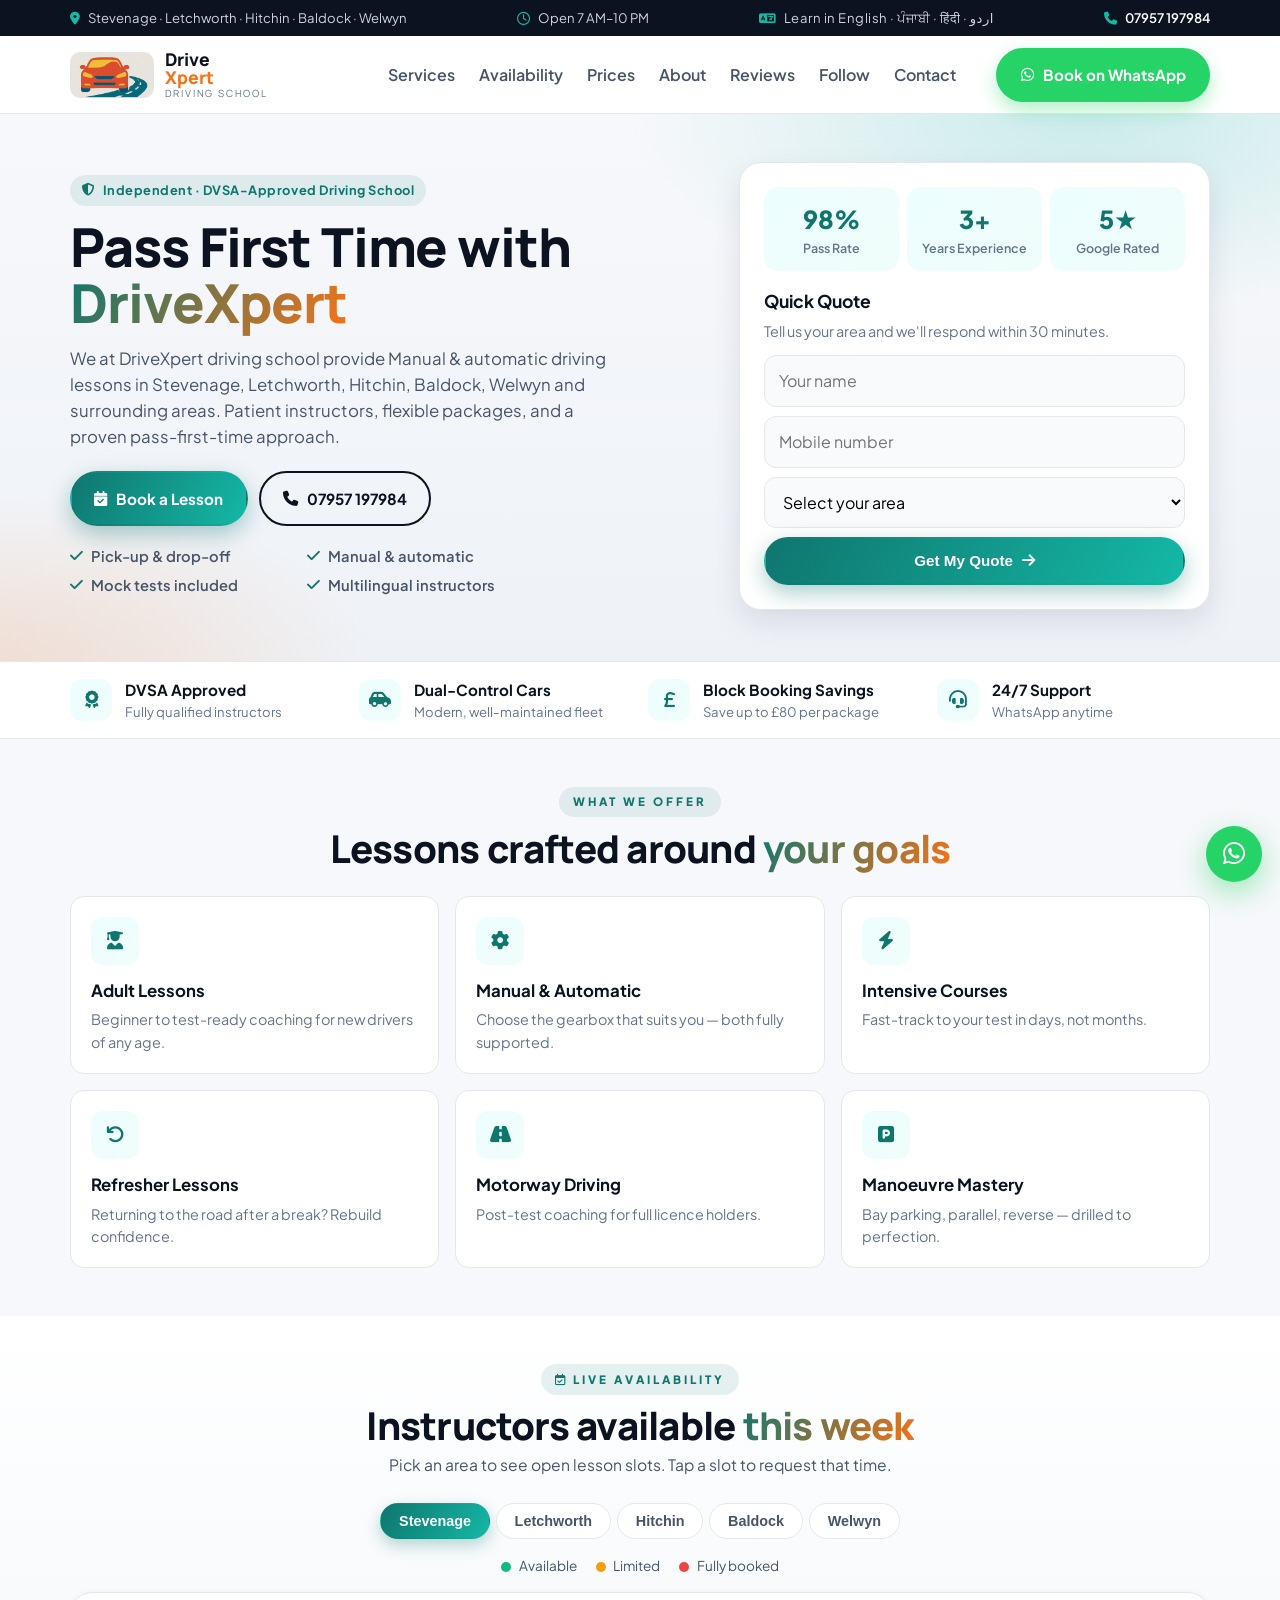
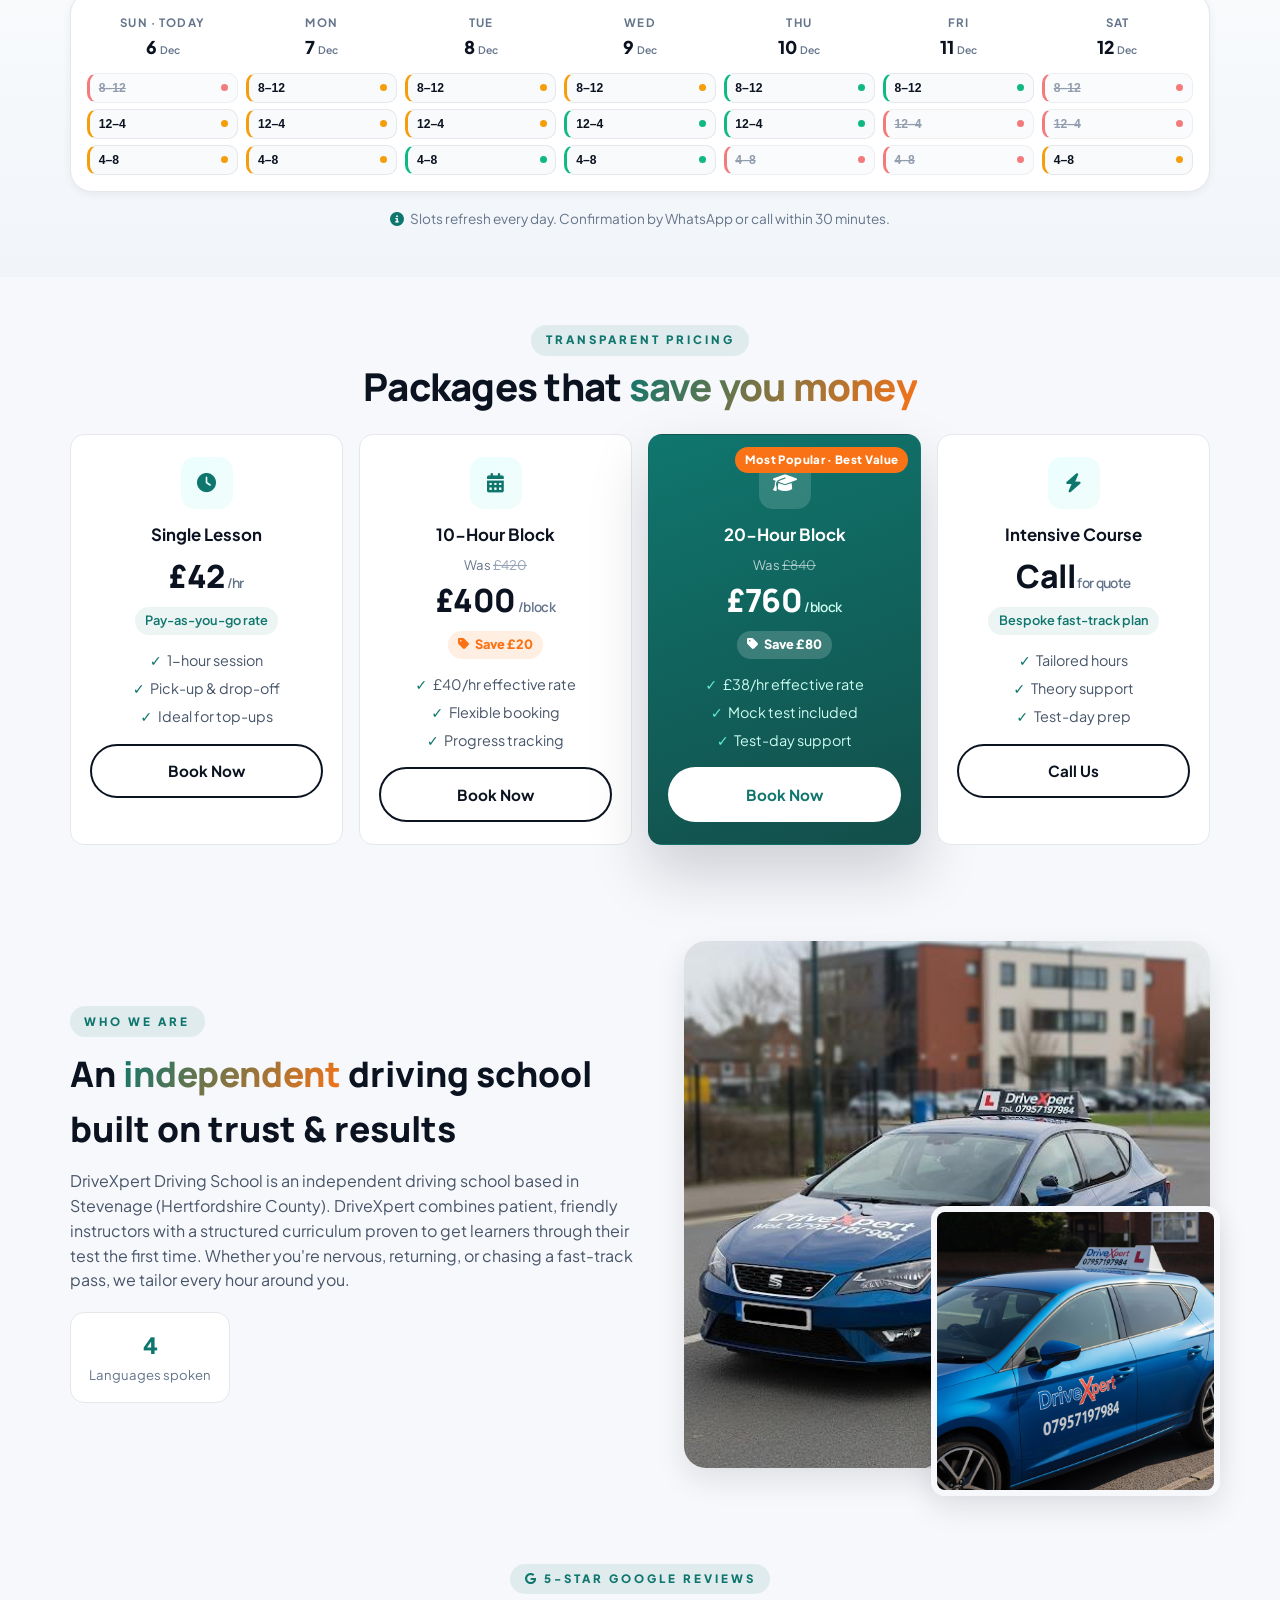
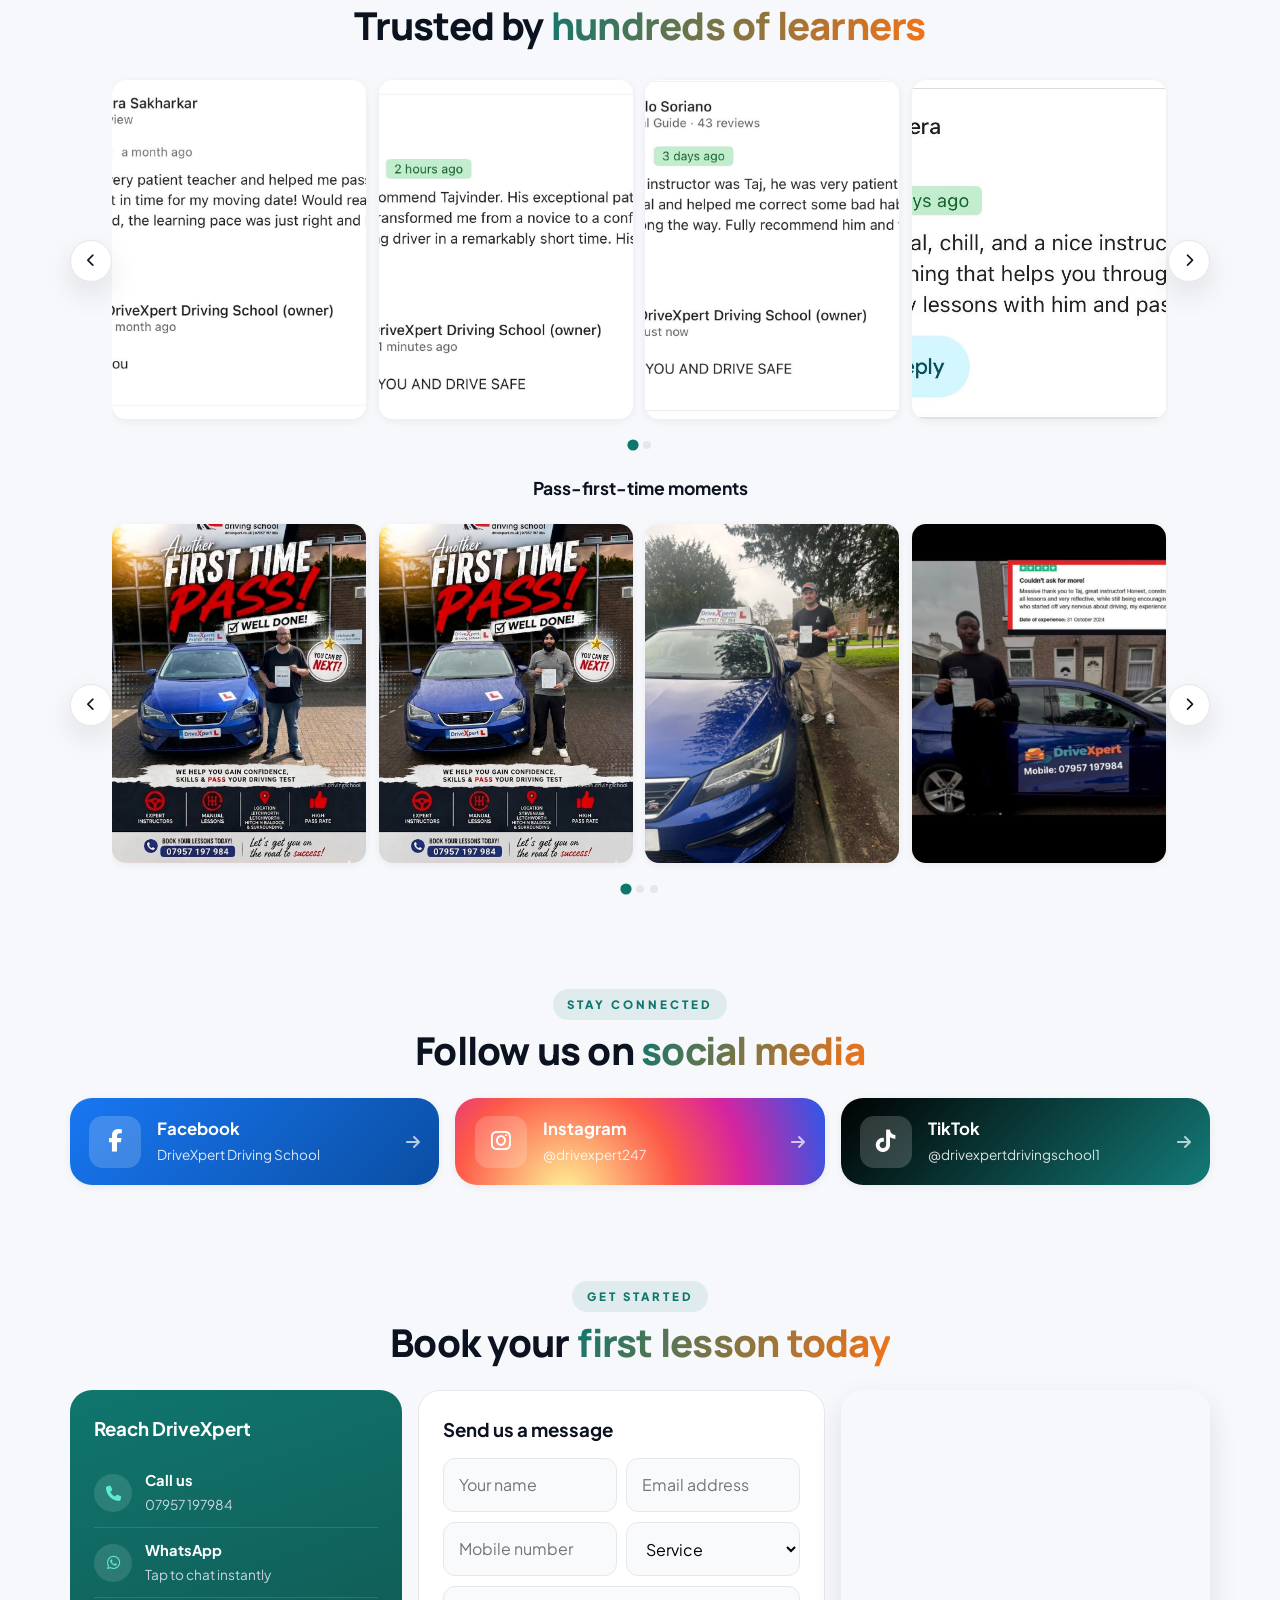
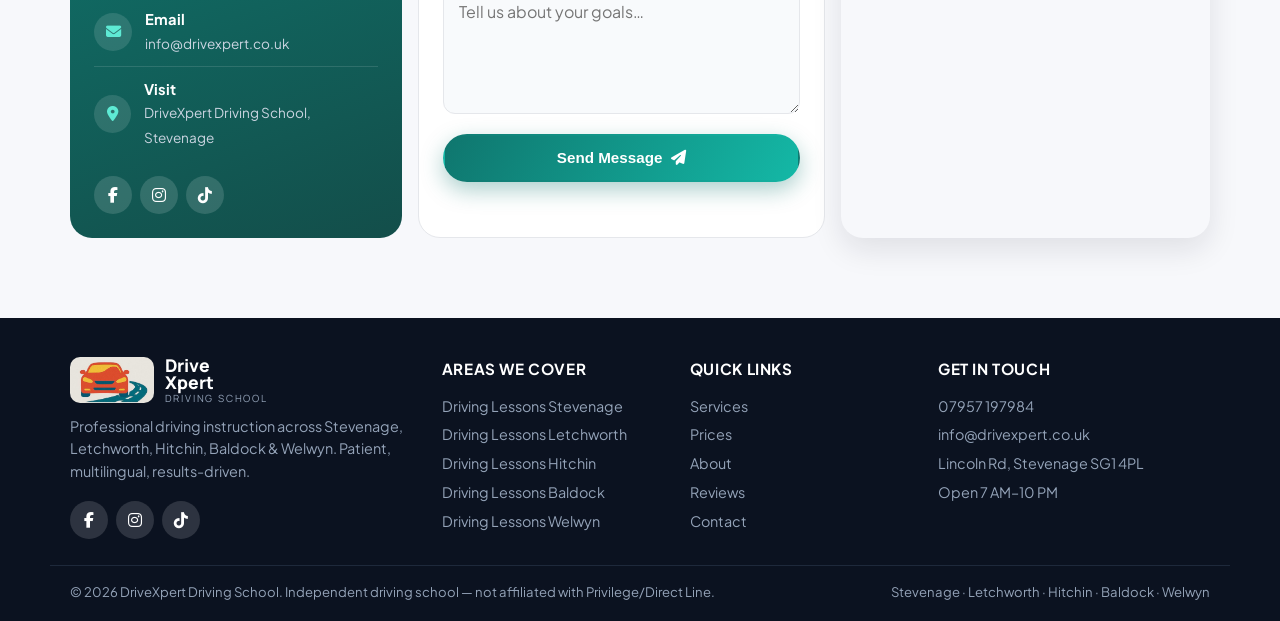
==== commit 842f6f1c: "Add SEO subpages for each service area + brand-separation copy SEO subpages (5 dedicated landing pag" ====
--- a/index.html
+++ b/index.html
@@ -3,8 +3,58 @@
 <head>
     <meta charset="UTF-8">
     <meta name="viewport" content="width=device-width, initial-scale=1.0">
-    <title>DriveXpert | Driving Lessons in Stevenage, Letchworth, Hitchin, Baldock & Welwyn</title>
-    <meta name="description" content="DriveXpert Driving School — DVSA-approved instructors, manual & automatic lessons, intensive courses and pass-first-time coaching across Stevenage, Letchworth, Hitchin, Baldock and Welwyn.">
+    <title>DriveXpert Driving School — Independent Driving Lessons in Stevenage, Letchworth, Hitchin, Baldock & Welwyn</title>
+    <meta name="description" content="DriveXpert is an independent driving school based in Stevenage (Hertfordshire) — not the Privilege insurance product. DVSA-approved instructors, manual & automatic lessons, intensive courses and pass-first-time coaching across Stevenage, Letchworth, Hitchin, Baldock and Welwyn.">
+    <link rel="canonical" href="https://drivexpert.co.uk/">
+    <meta property="og:type" content="website">
+    <meta property="og:title" content="DriveXpert Driving School — Independent Driving Lessons in Hertfordshire">
+    <meta property="og:description" content="Independent driving school in Stevenage. Manual & automatic lessons across Stevenage, Letchworth, Hitchin, Baldock and Welwyn.">
+    <meta property="og:url" content="https://drivexpert.co.uk/">
+    <meta property="og:image" content="https://drivexpert.co.uk/images/drivexpert-logo-navbar.jpeg">
+    <meta name="twitter:card" content="summary_large_image">
+    <script type="application/ld+json">
+    {
+      "@context": "https://schema.org",
+      "@type": ["LocalBusiness", "DrivingSchool"],
+      "name": "DriveXpert Driving School",
+      "alternateName": "DriveXpert",
+      "description": "Independent DVSA-approved driving school in Stevenage, Hertfordshire. Offers manual and automatic driving lessons across Stevenage, Letchworth, Hitchin, Baldock and Welwyn.",
+      "url": "https://drivexpert.co.uk/",
+      "telephone": "+447957197984",
+      "email": "info@drivexpert.co.uk",
+      "image": "https://drivexpert.co.uk/images/drivexpert-logo-navbar.jpeg",
+      "logo": "https://drivexpert.co.uk/images/drivexpert-logo-navbar.jpeg",
+      "priceRange": "£42–£760",
+      "address": {
+        "@type": "PostalAddress",
+        "streetAddress": "Lincoln Rd",
+        "addressLocality": "Stevenage",
+        "postalCode": "SG1 4PL",
+        "addressRegion": "Hertfordshire",
+        "addressCountry": "GB"
+      },
+      "geo": { "@type": "GeoCoordinates", "latitude": 51.926506, "longitude": -0.1731403 },
+      "areaServed": [
+        { "@type": "City", "name": "Stevenage" },
+        { "@type": "City", "name": "Letchworth" },
+        { "@type": "City", "name": "Hitchin" },
+        { "@type": "City", "name": "Baldock" },
+        { "@type": "City", "name": "Welwyn" }
+      ],
+      "openingHoursSpecification": [{
+        "@type": "OpeningHoursSpecification",
+        "dayOfWeek": ["Monday","Tuesday","Wednesday","Thursday","Friday","Saturday","Sunday"],
+        "opens": "07:00",
+        "closes": "22:00"
+      }],
+      "sameAs": [
+        "https://www.facebook.com/share/1DXGkieNzC/?mibextid=wwXIfr",
+        "https://www.instagram.com/drivexpert247/",
+        "https://www.tiktok.com/@drivexpertdrivingschool1"
+      ],
+      "aggregateRating": { "@type": "AggregateRating", "ratingValue": "5", "reviewCount": "30" }
+    }
+    </script>
     <link rel="preconnect" href="https://fonts.googleapis.com">
     <link rel="preconnect" href="https://fonts.gstatic.com" crossorigin>
     <link href="https://fonts.googleapis.com/css2?family=Plus+Jakarta+Sans:wght@400;500;600;700;800&family=Manrope:wght@400;500;600;700;800&display=swap" rel="stylesheet">
@@ -67,7 +117,7 @@
     <div class="hero-bg"></div>
     <div class="container hero-grid">
         <div class="hero-copy">
-            <span class="pill"><i class="fas fa-shield-halved"></i> DVSA-Approved Instructors</span>
+            <span class="pill"><i class="fas fa-shield-halved"></i> Independent · DVSA-Approved Driving School</span>
             <h1>Pass First Time with <span class="grad-text">DriveXpert</span></h1>
             <p class="lead">We at DriveXpert driving school provide Manual &amp; automatic driving lessons in Stevenage, Letchworth, Hitchin, Baldock, Welwyn and surrounding areas. Patient instructors, flexible packages, and a proven pass-first-time approach.</p>
             <div class="hero-cta">
@@ -228,7 +278,7 @@
     <div class="container about-grid">
         <div class="about-copy">
             <span class="eyebrow">Who We Are</span>
-            <h2>A driving school built on <span class="grad-text">trust &amp; results</span></h2>
+            <h2>An <span class="grad-text">independent</span> driving school built on trust &amp; results</h2>
             <p>DriveXpert Driving School is an independent driving school based in Stevenage (Hertfordshire County). DriveXpert combines patient, friendly instructors with a structured curriculum proven to get learners through their test the first time. Whether you're nervous, returning, or chasing a fast-track pass, we tailor every hour around you.</p>
             <div class="about-stats">
                 <div><strong>4</strong><span>Languages spoken</span></div>
@@ -381,12 +431,18 @@
             </div>
         </div>
         <div>
+            <h4>Areas We Cover</h4>
+            <ul>
+                <li><a href="driving-lessons-stevenage.html">Driving Lessons Stevenage</a></li>
+                <li><a href="driving-lessons-letchworth.html">Driving Lessons Letchworth</a></li>
+                <li><a href="driving-lessons-hitchin.html">Driving Lessons Hitchin</a></li>
+                <li><a href="driving-lessons-baldock.html">Driving Lessons Baldock</a></li>
+                <li><a href="driving-lessons-welwyn.html">Driving Lessons Welwyn</a></li>
+            </ul>
+        </div>
+        <div>
             <h4>Quick Links</h4>
             <ul><li><a href="#services">Services</a></li><li><a href="#prices">Prices</a></li><li><a href="#about">About</a></li><li><a href="#reviews">Reviews</a></li><li><a href="#contact">Contact</a></li></ul>
-        </div>
-        <div>
-            <h4>Services</h4>
-            <ul><li>Adult Lessons</li><li>Manual / Automatic</li><li>Intensive Courses</li><li>Refresher</li><li>Motorway</li><li>Manoeuvres</li></ul>
         </div>
         <div>
             <h4>Get in Touch</h4>
@@ -397,7 +453,7 @@
         </div>
     </div>
     <div class="container footer-bottom">
-        <span>&copy; <span id="yr"></span> DriveXpert Driving School. All rights reserved.</span>
+        <span>&copy; <span id="yr"></span> DriveXpert Driving School. Independent driving school — not affiliated with Privilege/Direct Line.</span>
         <span>Stevenage · Letchworth · Hitchin · Baldock · Welwyn</span>
     </div>
 </footer>
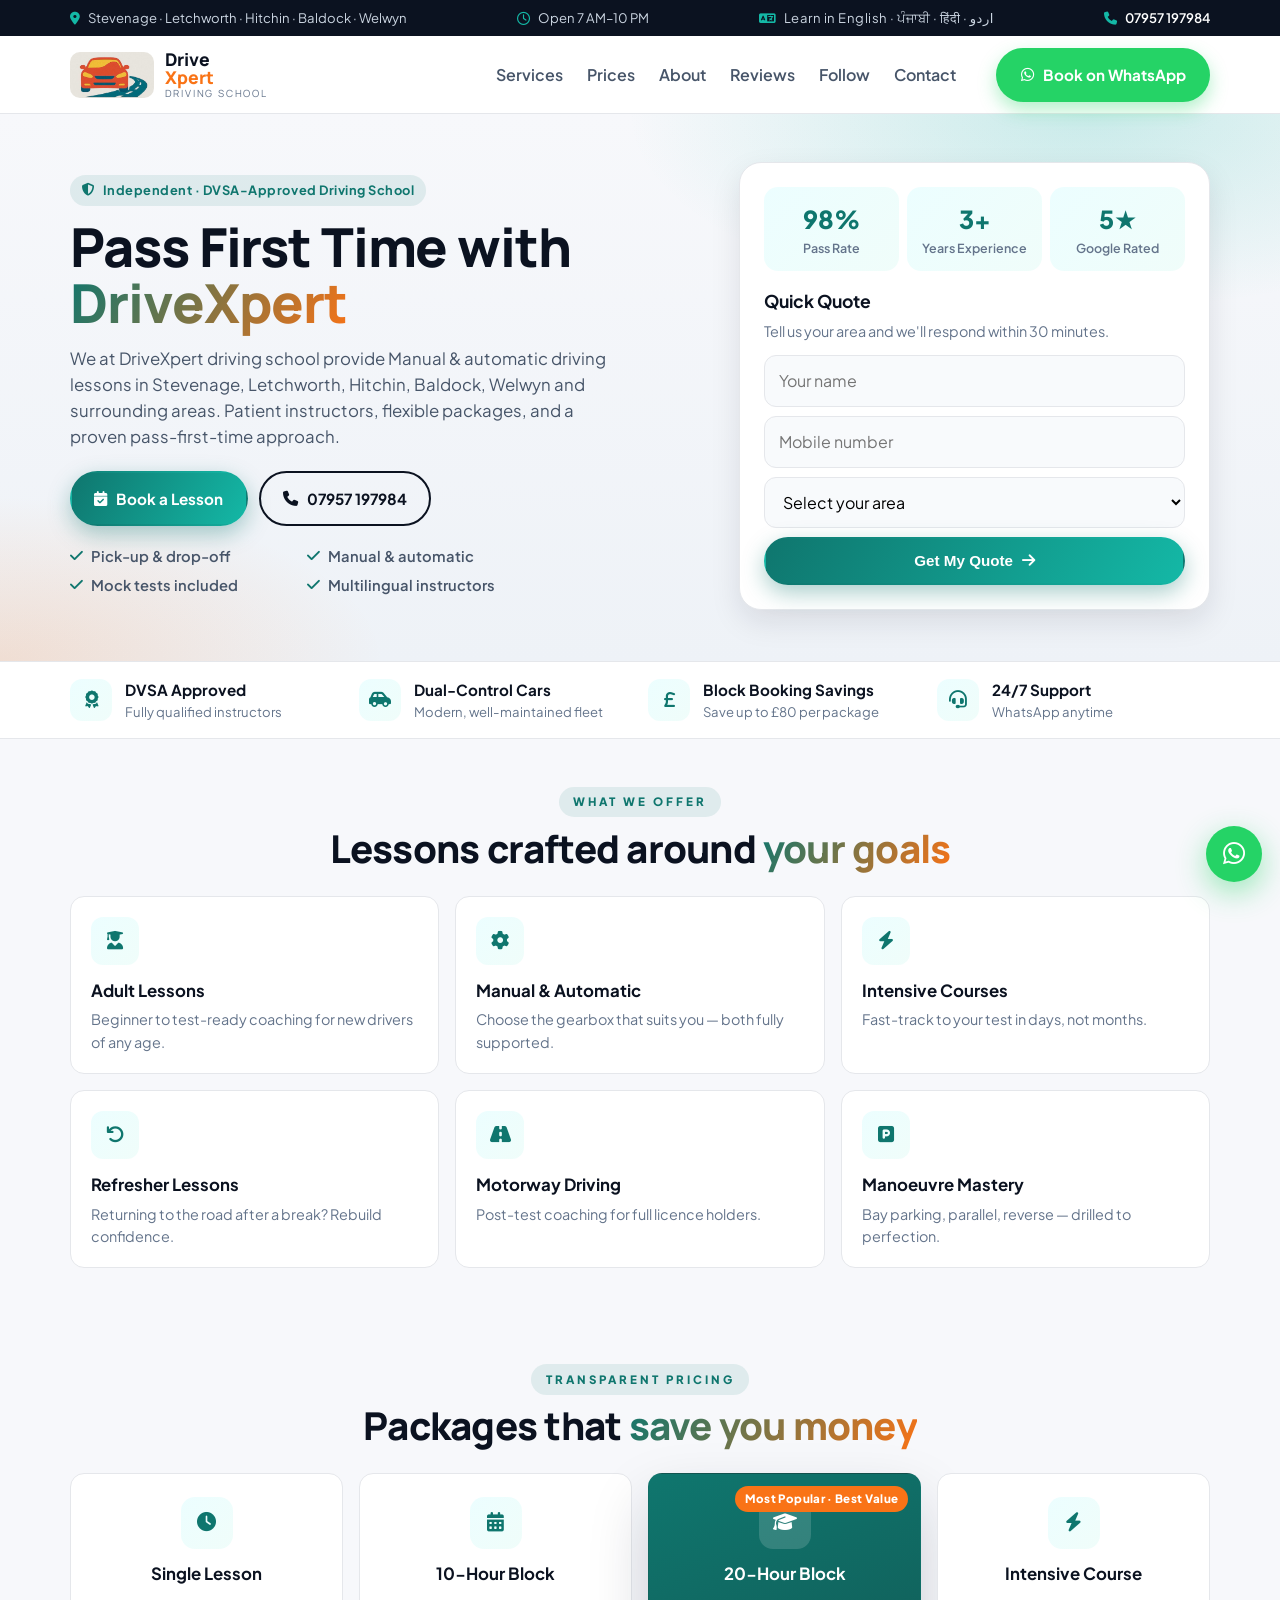
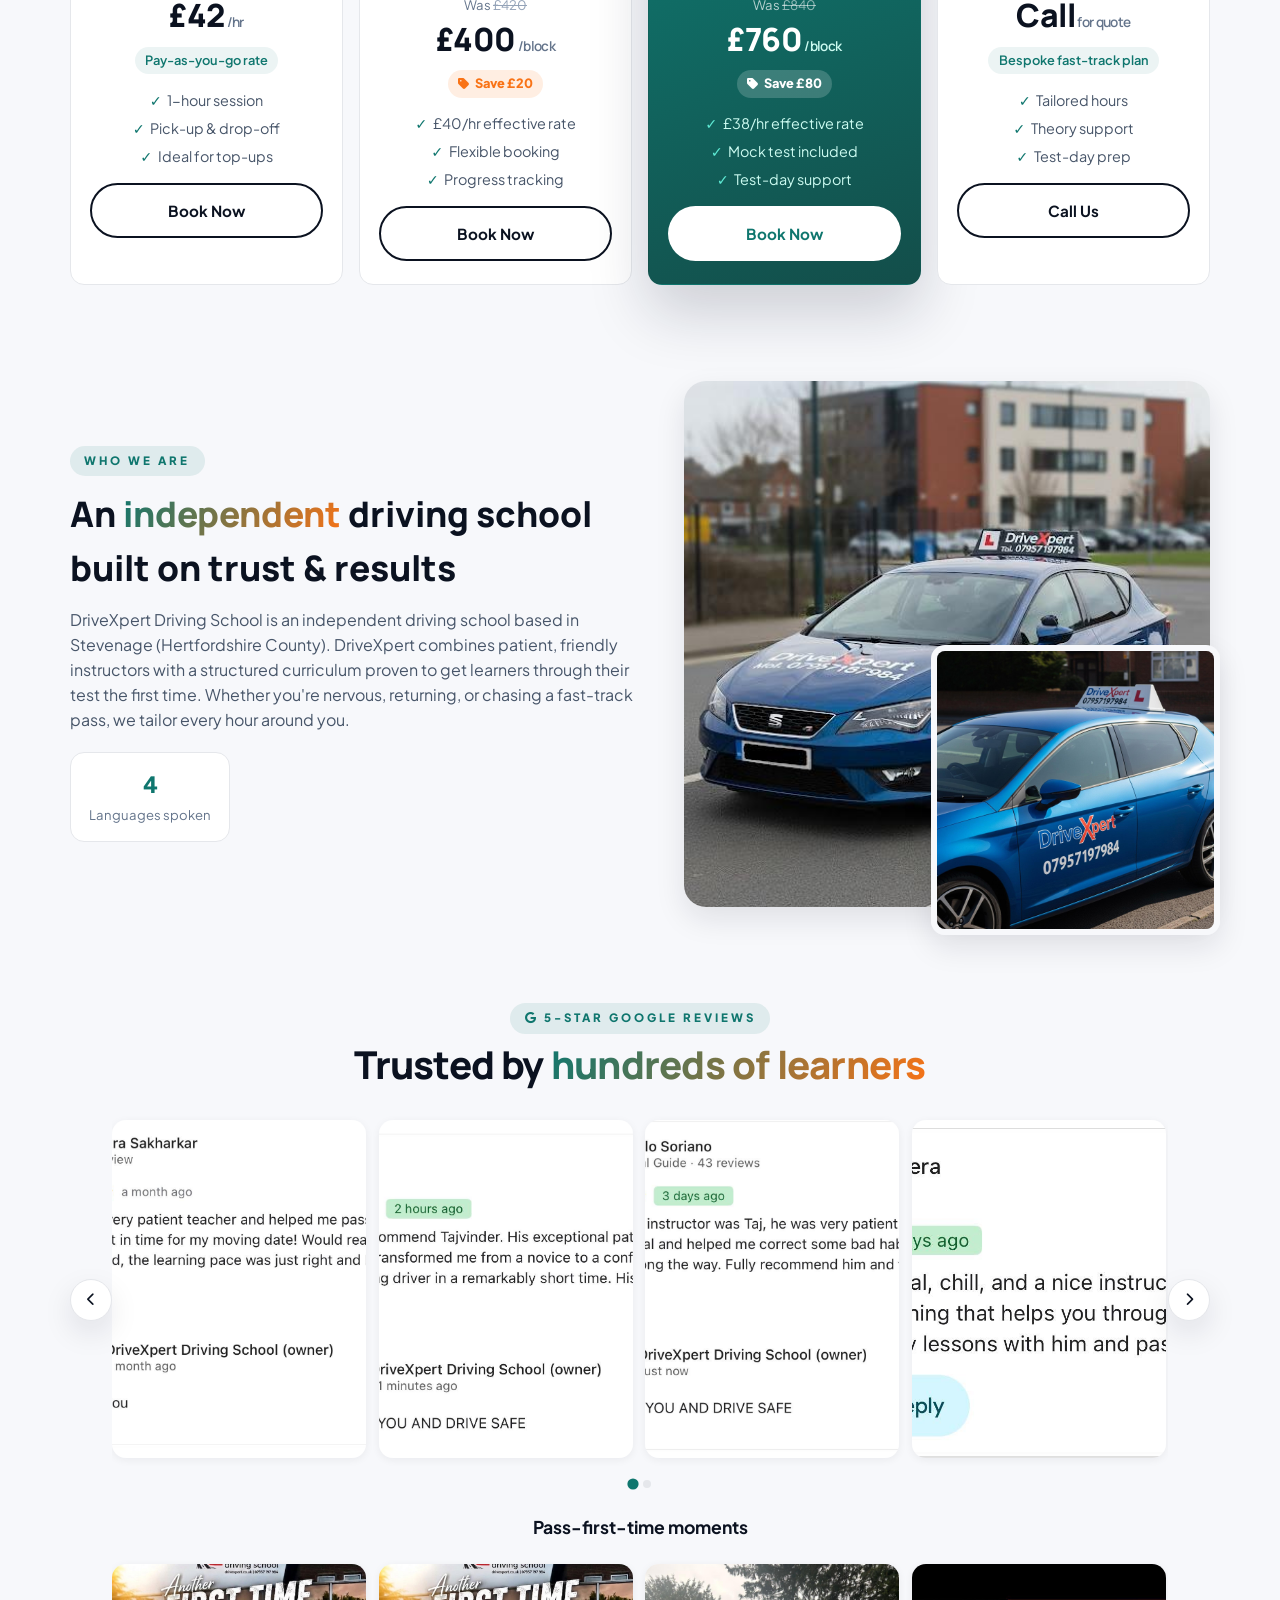
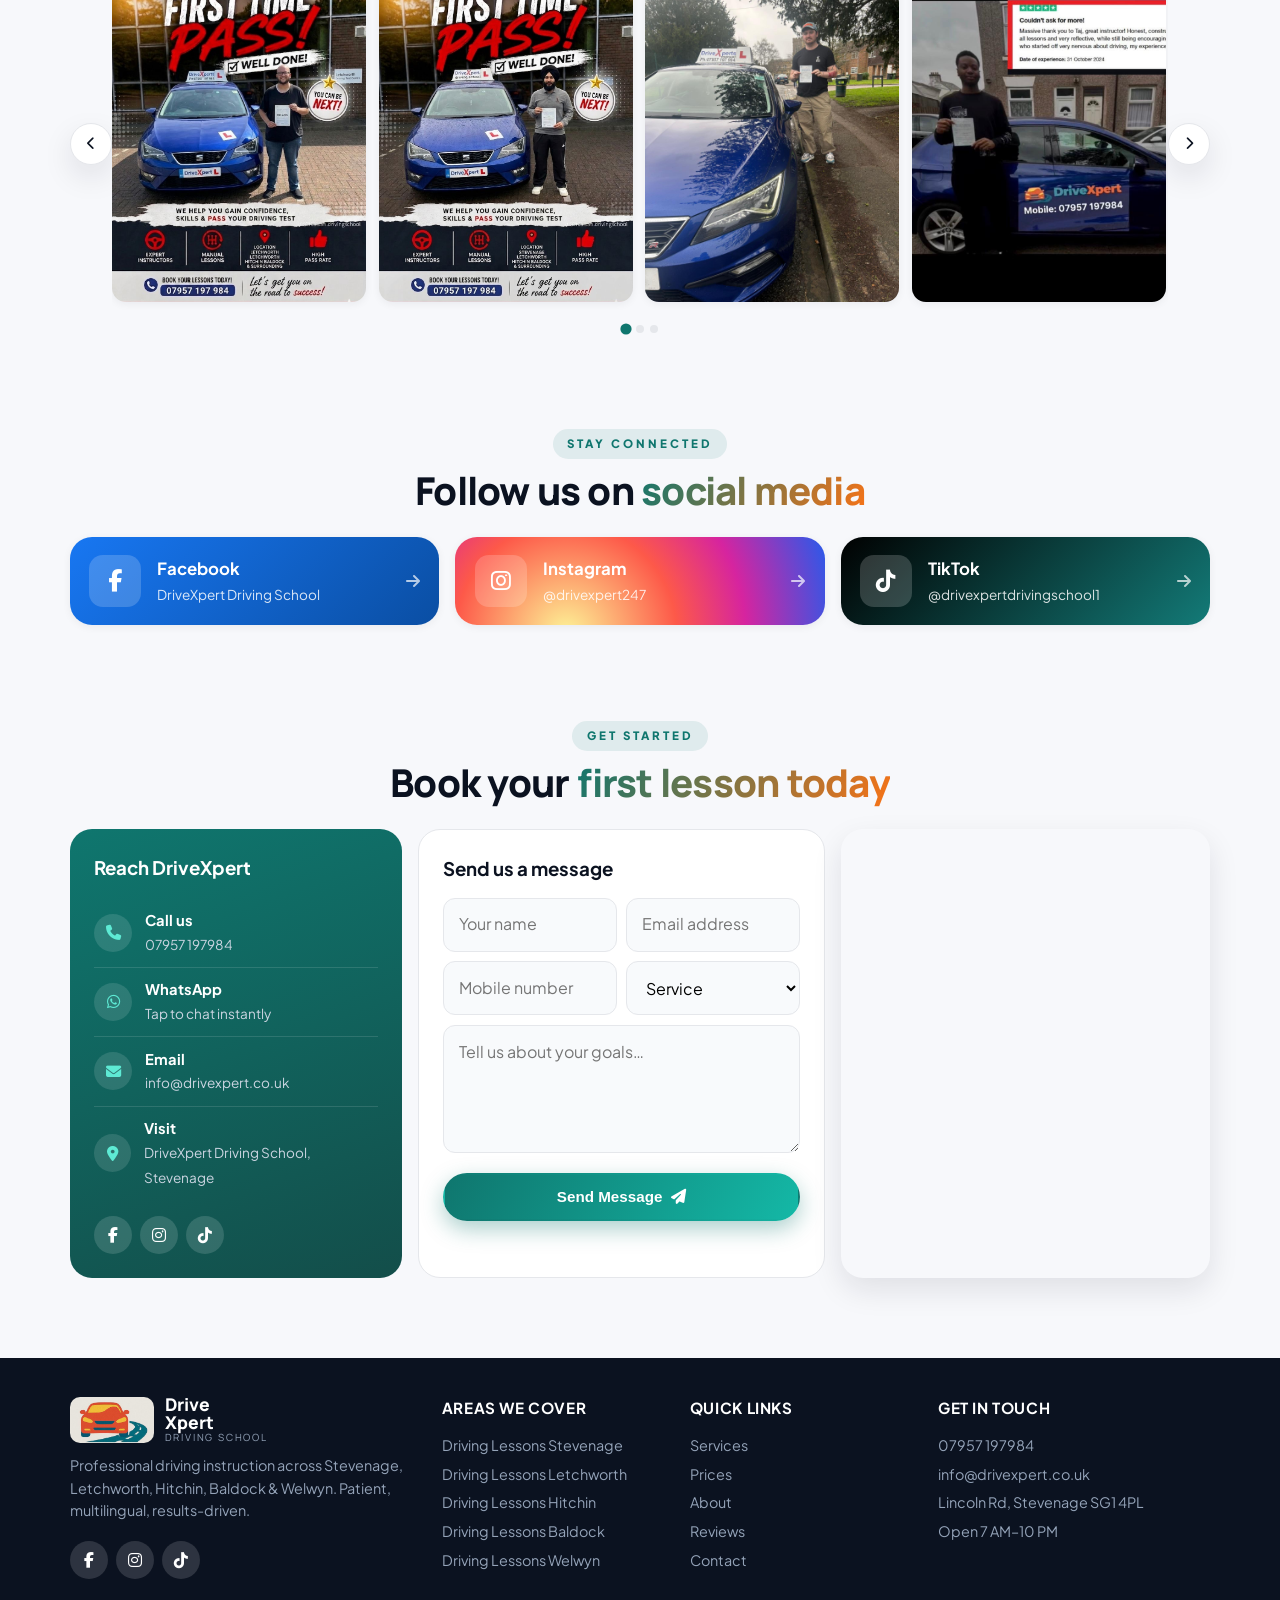
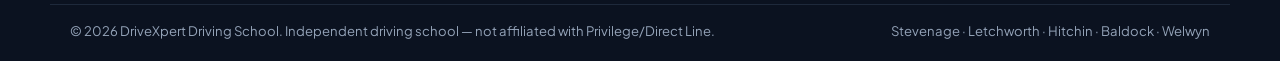
==== commit 36ec5d42: "Remove Live Availability calendar section from homepage Removed the interactive availability section" ====
--- a/index.html
+++ b/index.html
@@ -98,7 +98,6 @@
         </a>
         <nav class="nav-links">
             <a href="#services">Services</a>
-            <a href="#availability">Availability</a>
             <a href="#prices">Prices</a>
             <a href="#about">About</a>
             <a href="#reviews">Reviews</a>
@@ -197,35 +196,6 @@
     </div>
 </section>
 
-<!-- AVAILABILITY -->
-<section id="availability" class="section availability">
-    <div class="container">
-        <div class="section-head">
-            <span class="eyebrow"><i class="far fa-calendar-check"></i> Live Availability</span>
-            <h2>Instructors available <span class="grad-text">this week</span></h2>
-            <p class="lead-sub">Pick an area to see open lesson slots. Tap a slot to request that time.</p>
-        </div>
-
-        <div class="avail-tabs" data-avail-tabs>
-            <button class="avail-tab active" data-area="Stevenage">Stevenage</button>
-            <button class="avail-tab" data-area="Letchworth">Letchworth</button>
-            <button class="avail-tab" data-area="Hitchin">Hitchin</button>
-            <button class="avail-tab" data-area="Baldock">Baldock</button>
-            <button class="avail-tab" data-area="Welwyn">Welwyn</button>
-        </div>
-
-        <div class="avail-legend">
-            <span><i class="dot dot-open"></i> Available</span>
-            <span><i class="dot dot-few"></i> Limited</span>
-            <span><i class="dot dot-full"></i> Fully booked</span>
-        </div>
-
-        <div class="avail-grid" data-avail-grid></div>
-
-        <p class="avail-note"><i class="fas fa-circle-info"></i> Slots refresh every day. Confirmation by WhatsApp or call within 30 minutes.</p>
-    </div>
-</section>
-
 <!-- PRICES -->
 <section id="prices" class="section prices">
     <div class="container">
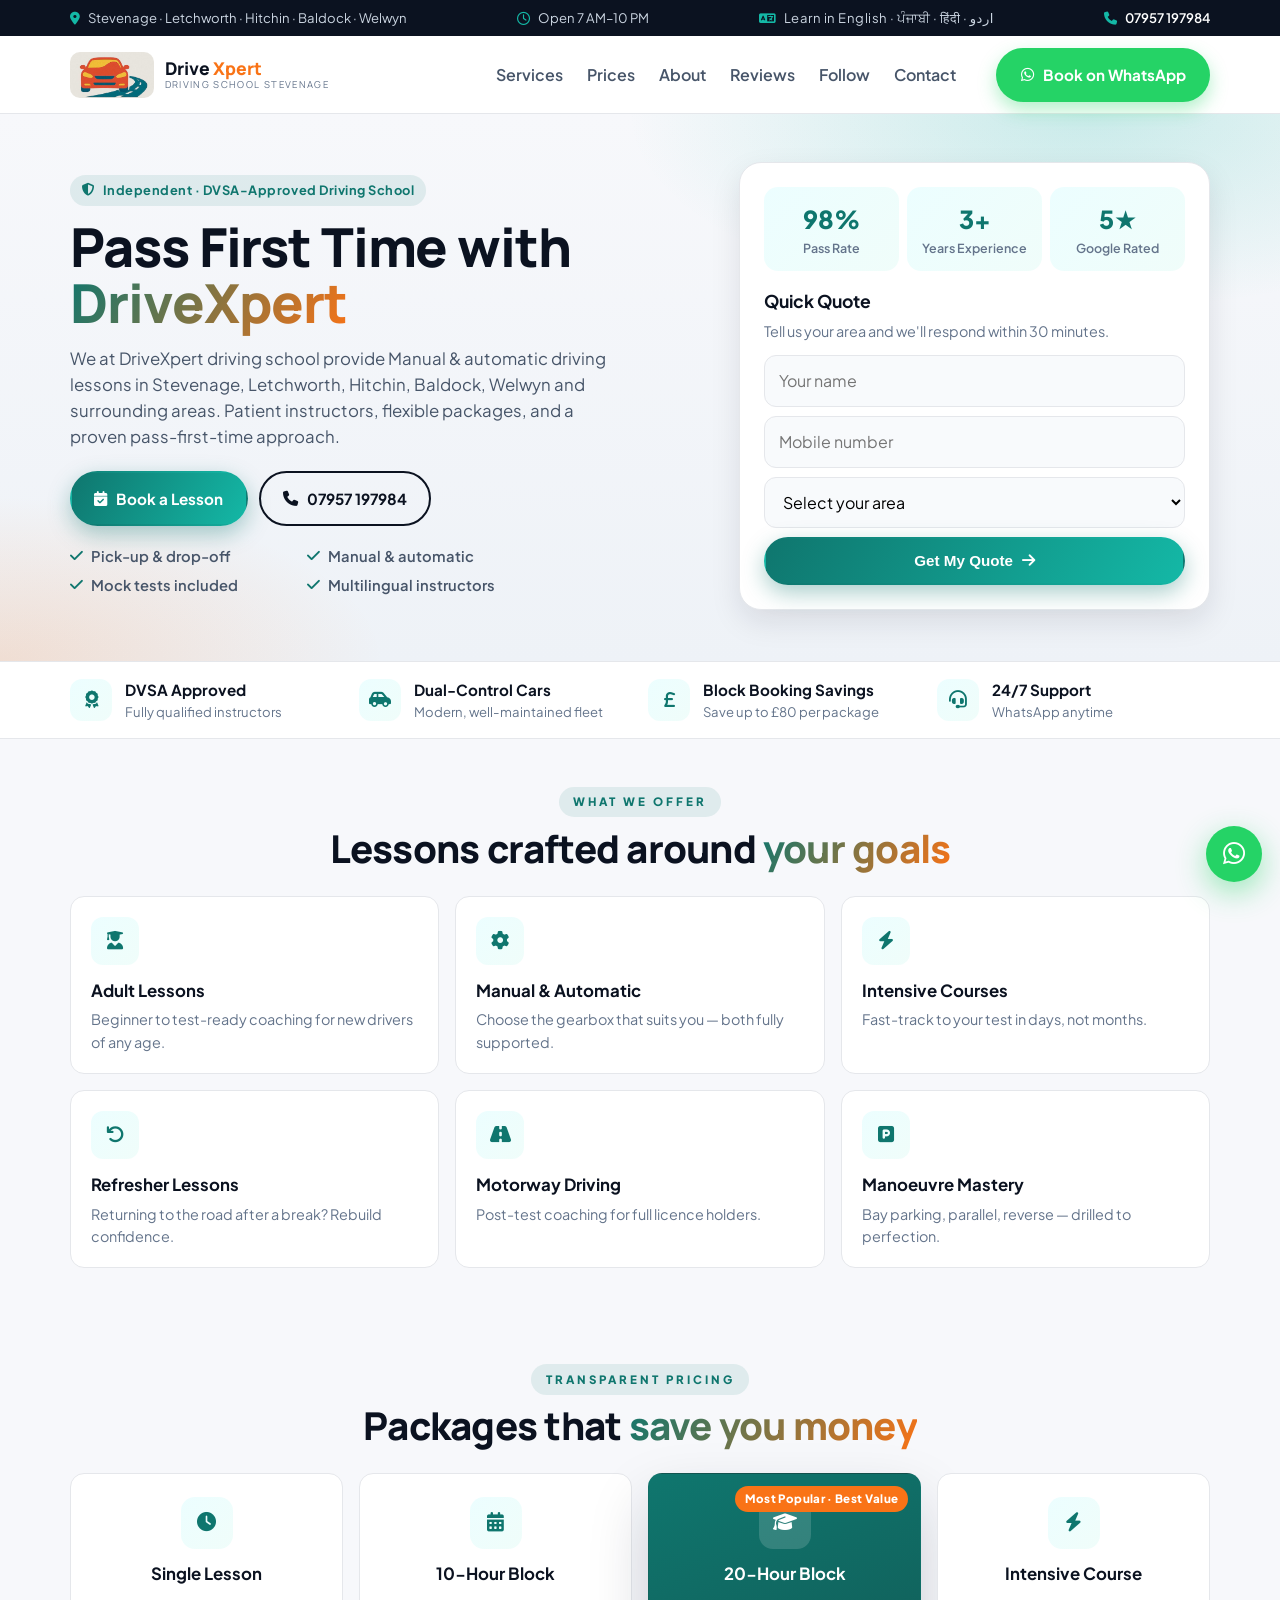
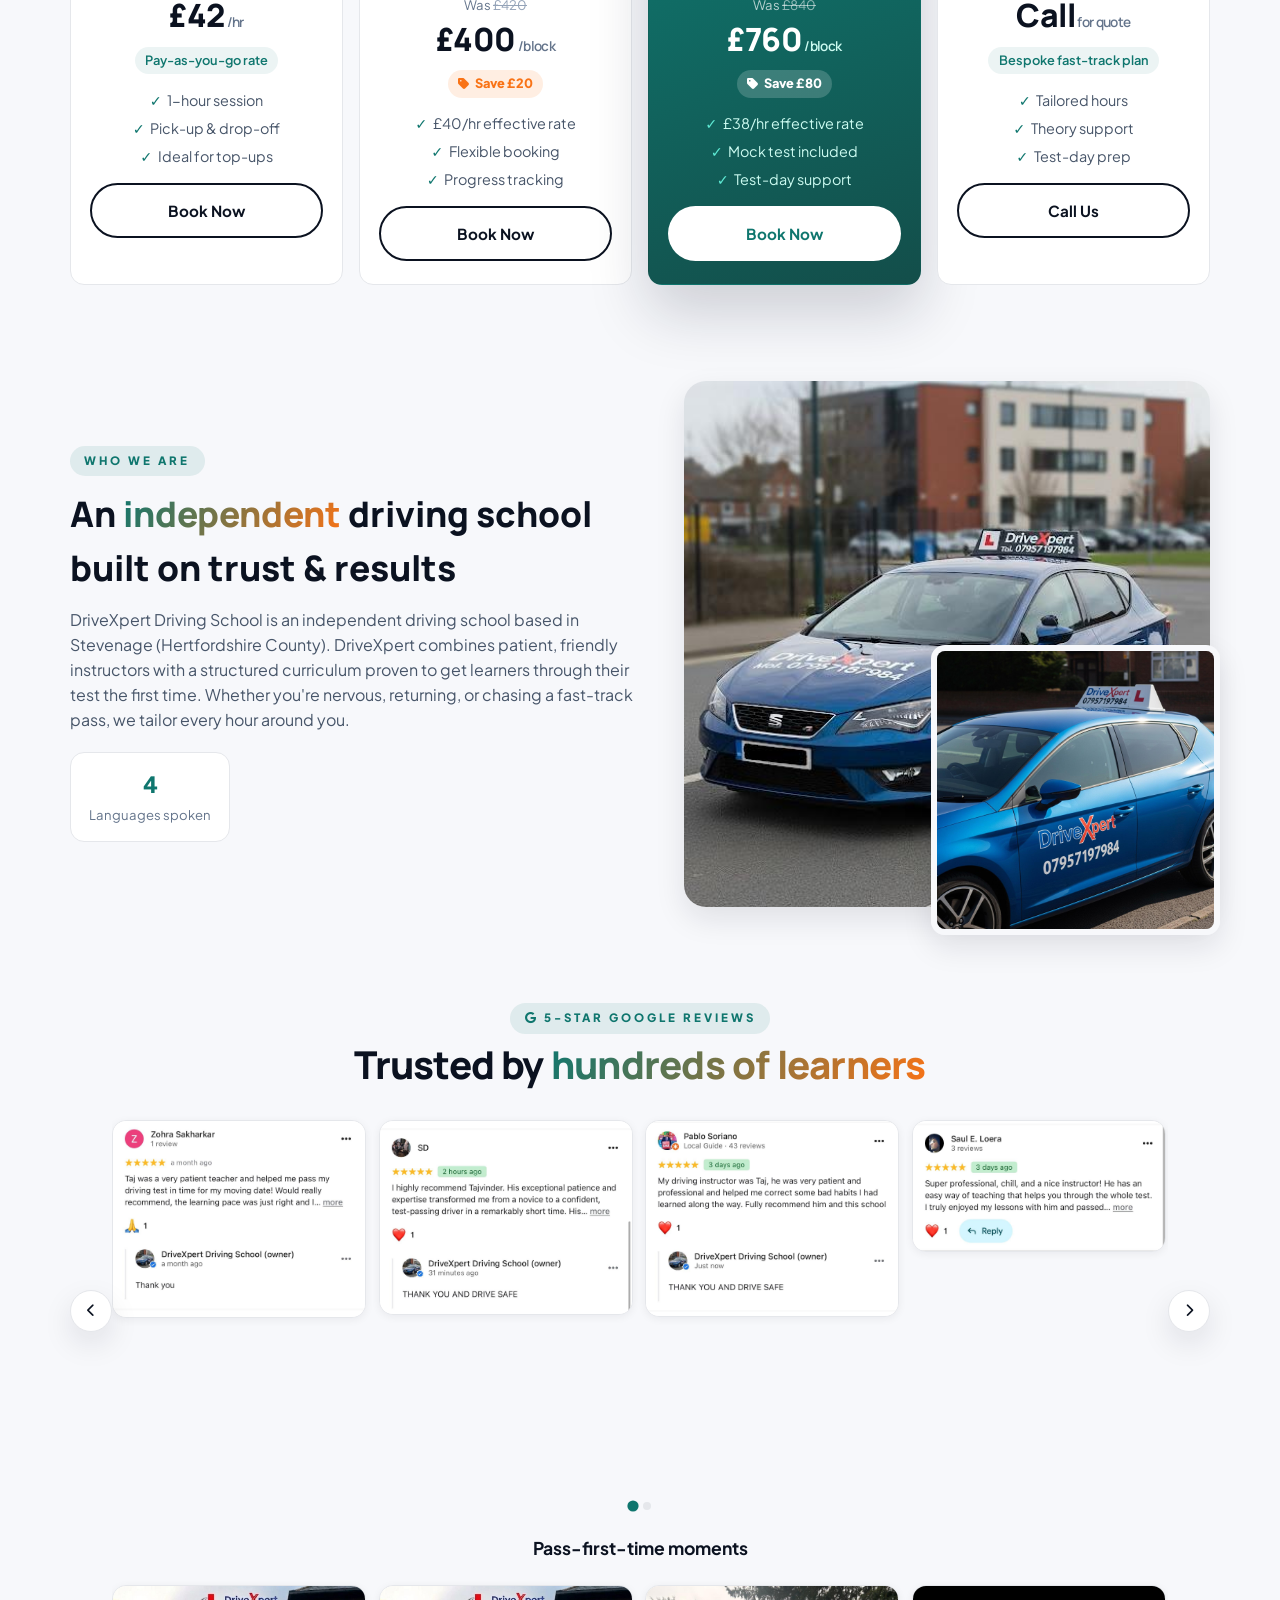
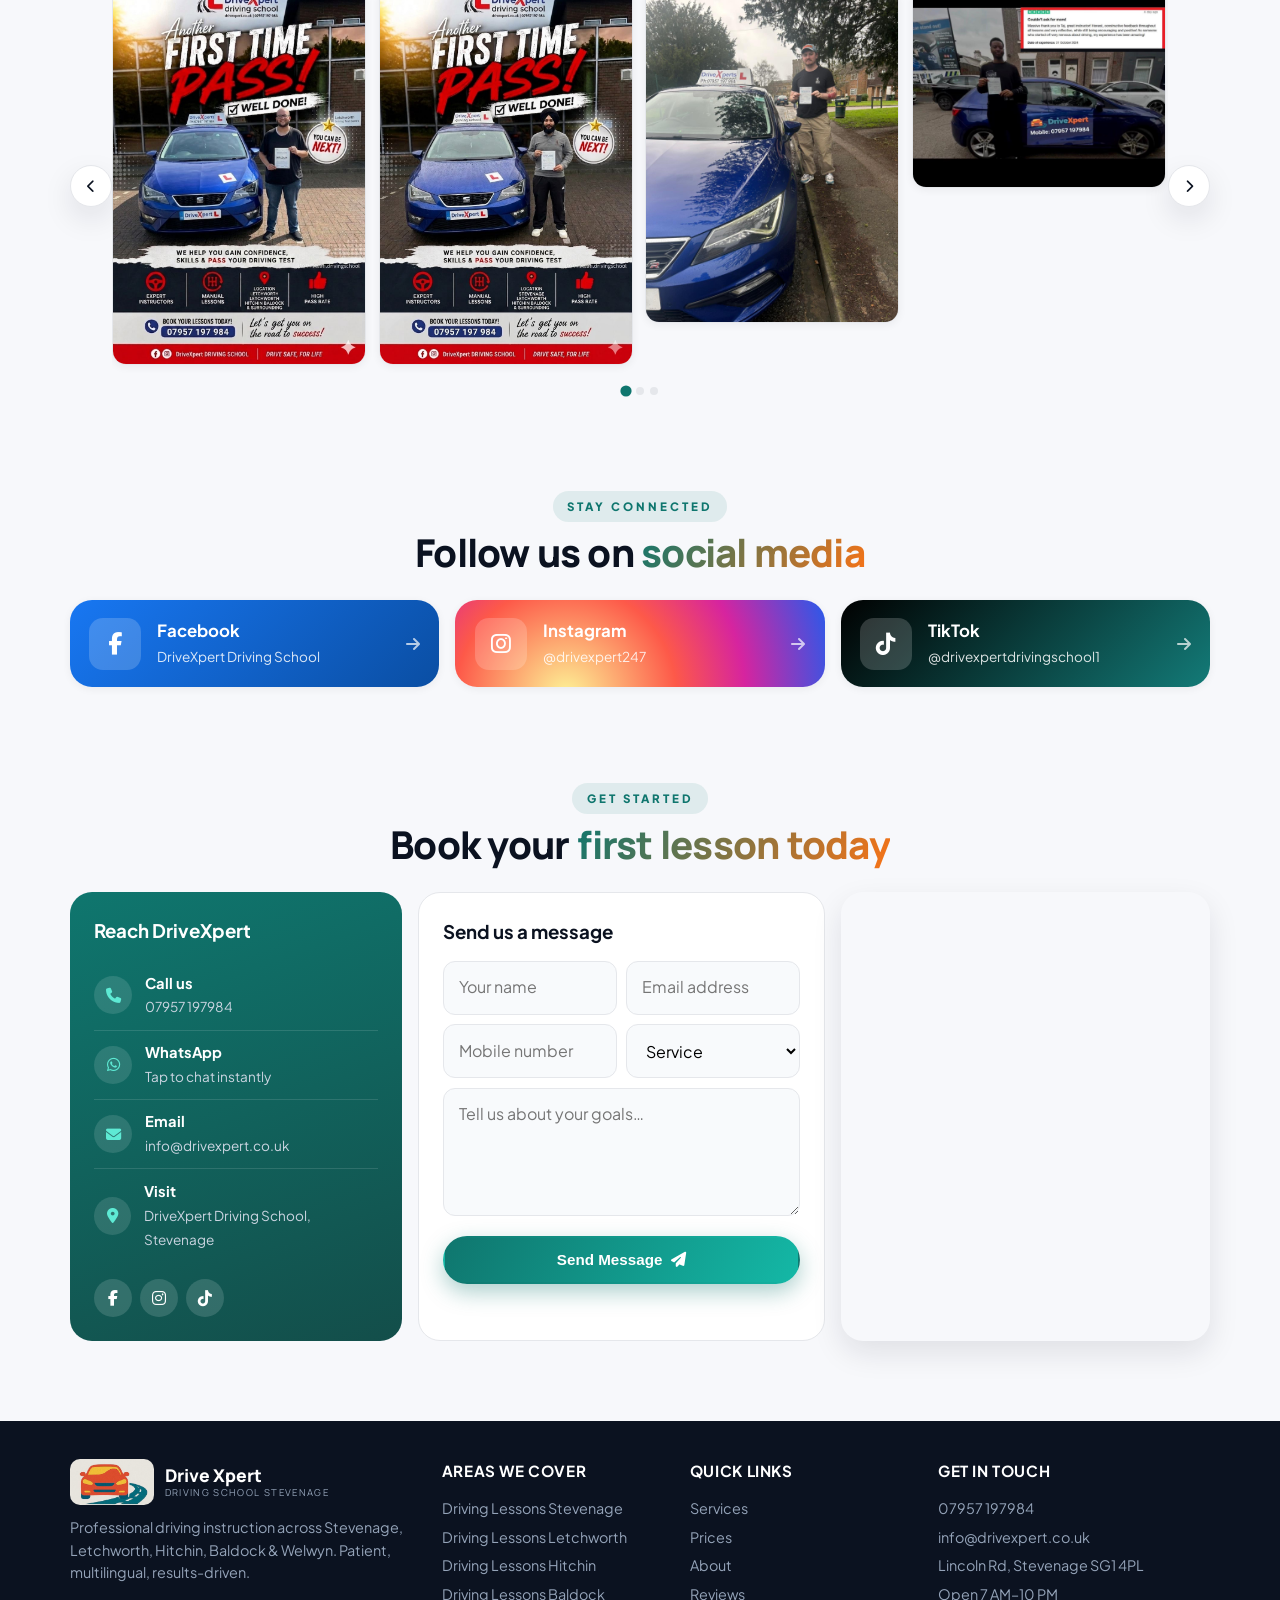
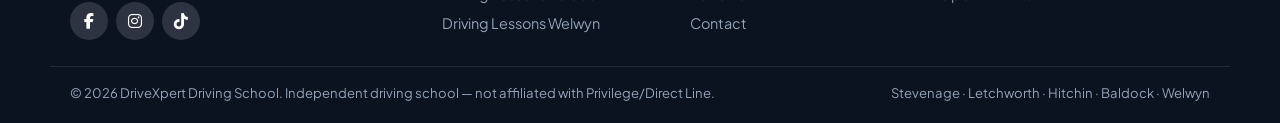
==== commit 89779c6e: "Logo: put 'Drive Xpert' on one line, add STEVENAGE to subtitle Brand text now shows 'Drive Xpert' in" ====
--- a/index.html
+++ b/index.html
@@ -94,7 +94,7 @@
     <div class="container nav-inner">
         <a href="#home" class="brand">
             <img src="images/drivexpert-logo-navbar.jpeg" alt="DriveXpert" class="brand-logo">
-            <span class="brand-text"><b>Drive</b><span class="x">Xpert</span><small>DRIVING SCHOOL</small></span>
+            <span class="brand-text"><span class="brand-top"><b>Drive</b> <span class="x">Xpert</span></span><small>DRIVING SCHOOL STEVENAGE</small></span>
         </a>
         <nav class="nav-links">
             <a href="#services">Services</a>
@@ -391,7 +391,7 @@
         <div>
             <div class="brand brand-foot">
                 <img src="images/drivexpert-logo-navbar.jpeg" alt="DriveXpert" class="brand-logo">
-                <span class="brand-text"><b>Drive</b><span class="x">Xpert</span><small>DRIVING SCHOOL</small></span>
+                <span class="brand-text"><span class="brand-top"><b>Drive</b> <span class="x">Xpert</span></span><small>DRIVING SCHOOL STEVENAGE</small></span>
             </div>
             <p class="muted">Professional driving instruction across Stevenage, Letchworth, Hitchin, Baldock &amp; Welwyn. Patient, multilingual, results-driven.</p>
             <div class="ci-socials">
--- a/styles.css
+++ b/styles.css
@@ -76,9 +76,10 @@
 .brand { display: flex; align-items: center; gap: .65rem; }
 .brand-logo { height: 46px; width: auto; border-radius: 10px; }
 .brand-text { display: flex; flex-direction: column; line-height: 1; font-family: 'Manrope', sans-serif; }
-.brand-text b { font-weight: 800; font-size: 1.1rem; color: var(--ink); display: inline; }
-.brand-text .x { color: var(--accent); font-weight: 800; font-size: 1.1rem; display: inline; }
-.brand-text small { font-size: .62rem; letter-spacing: .18em; color: var(--muted); margin-top: 2px; }
+.brand-top { display: flex; align-items: baseline; gap: .22em; }
+.brand-text b { font-weight: 800; font-size: 1.1rem; color: var(--ink); }
+.brand-text .x { color: var(--accent); font-weight: 800; font-size: 1.1rem; }
+.brand-text small { font-size: .6rem; letter-spacing: .14em; color: var(--muted); margin-top: 3px; text-transform: uppercase; }
 .nav-links { display: flex; gap: 1.5rem; margin-left: auto; }
 .nav-links a { font-weight: 600; color: var(--ink-2); padding: .4rem 0; position: relative; }
 .nav-links a:hover { color: var(--ink); }
@@ -307,6 +308,7 @@
 .slider { position: relative; padding: 0 2.6rem; }
 .slider-track {
     display: flex; gap: .8rem;
+    align-items: flex-start;
     overflow-x: auto; overflow-y: hidden;
     scroll-snap-type: x mandatory;
     scroll-behavior: smooth;
@@ -317,14 +319,14 @@
 .slider-track::-webkit-scrollbar { display: none; }
 .slide { flex: 0 0 calc((100% - 2.4rem) / 4); scroll-snap-align: start; }
 .slide img {
-    width: 100%; object-fit: cover;
+    width: 100%; height: auto;
+    object-fit: contain;
     border-radius: var(--radius); cursor: zoom-in;
+    background: #fff; border: 1px solid var(--line);
     box-shadow: var(--shadow-sm);
     transition: transform .25s ease, box-shadow .25s ease;
 }
 .slide img:hover { transform: translateY(-4px); box-shadow: var(--shadow-md); }
-.review-slide img { aspect-ratio: 3/4; }
-.pass-slide img { aspect-ratio: 3/4; }
 
 .slider-btn {
     position: absolute; top: 50%; transform: translateY(-50%);
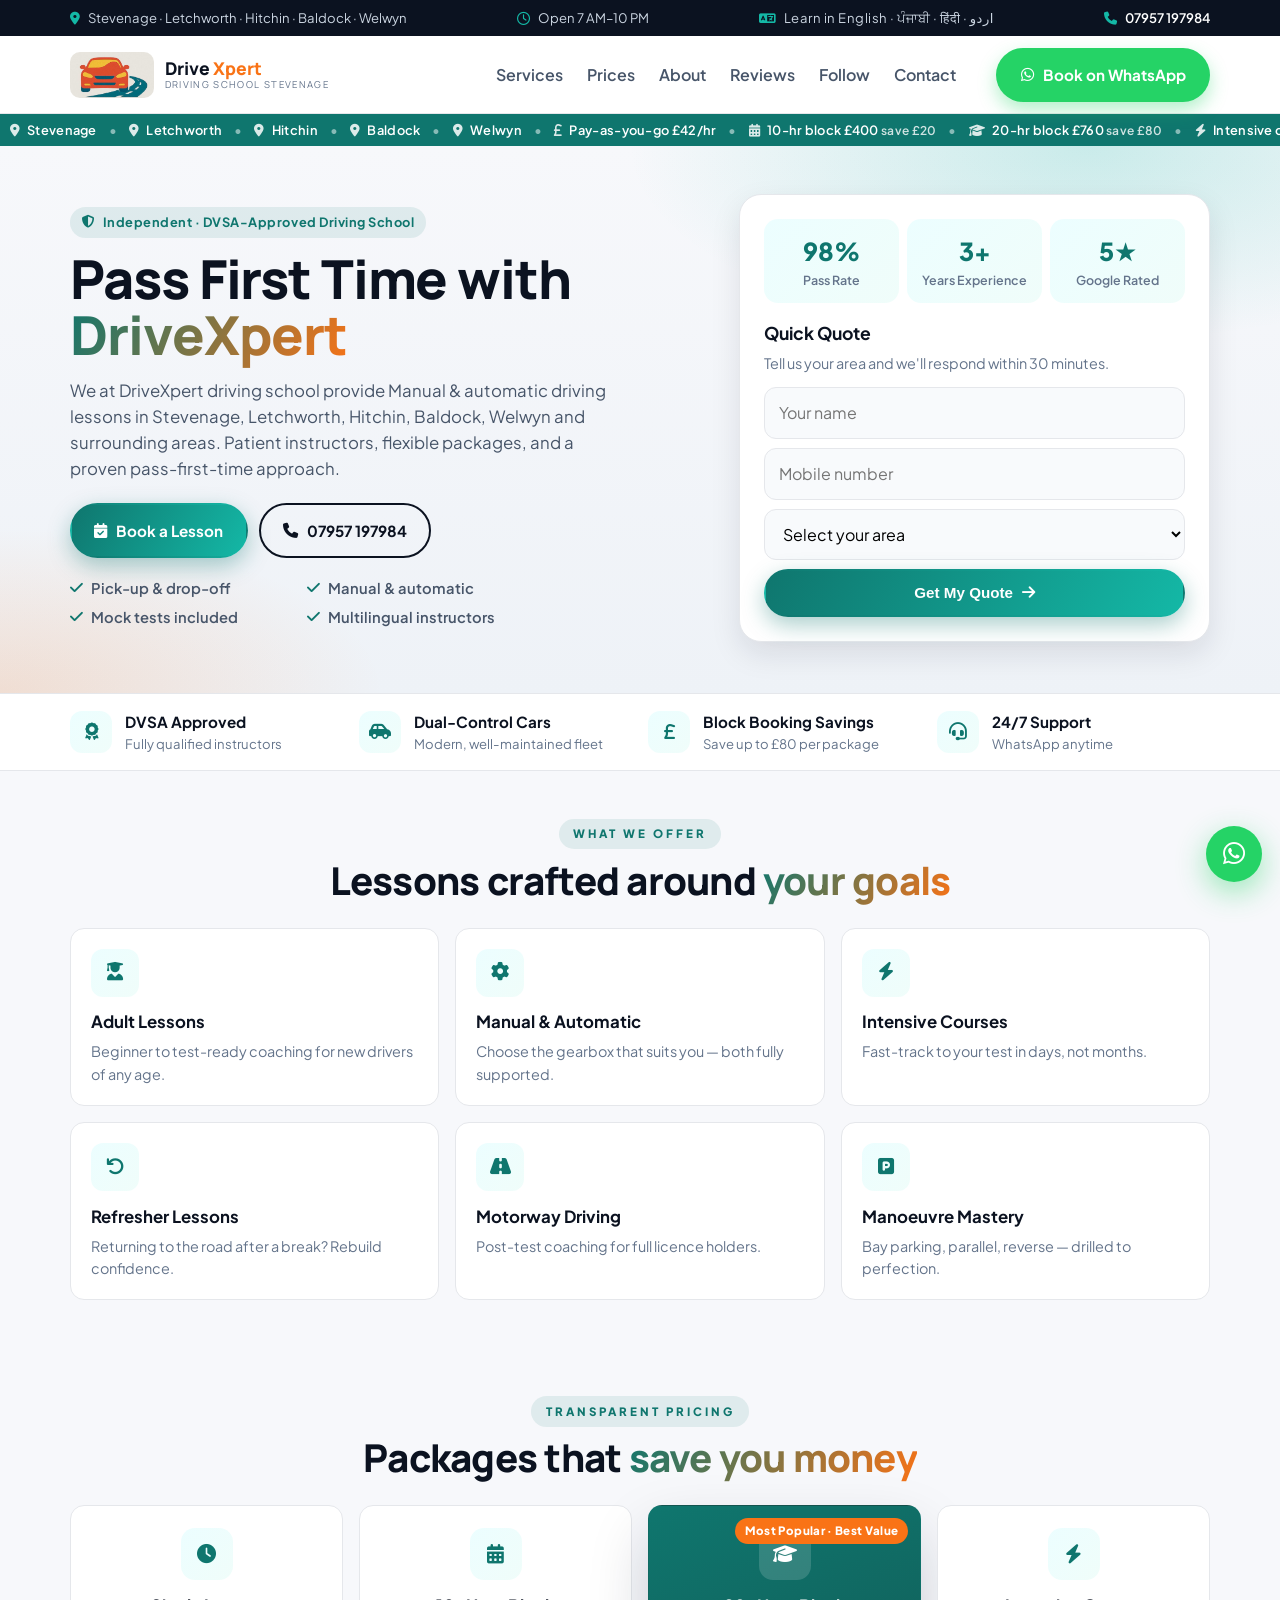
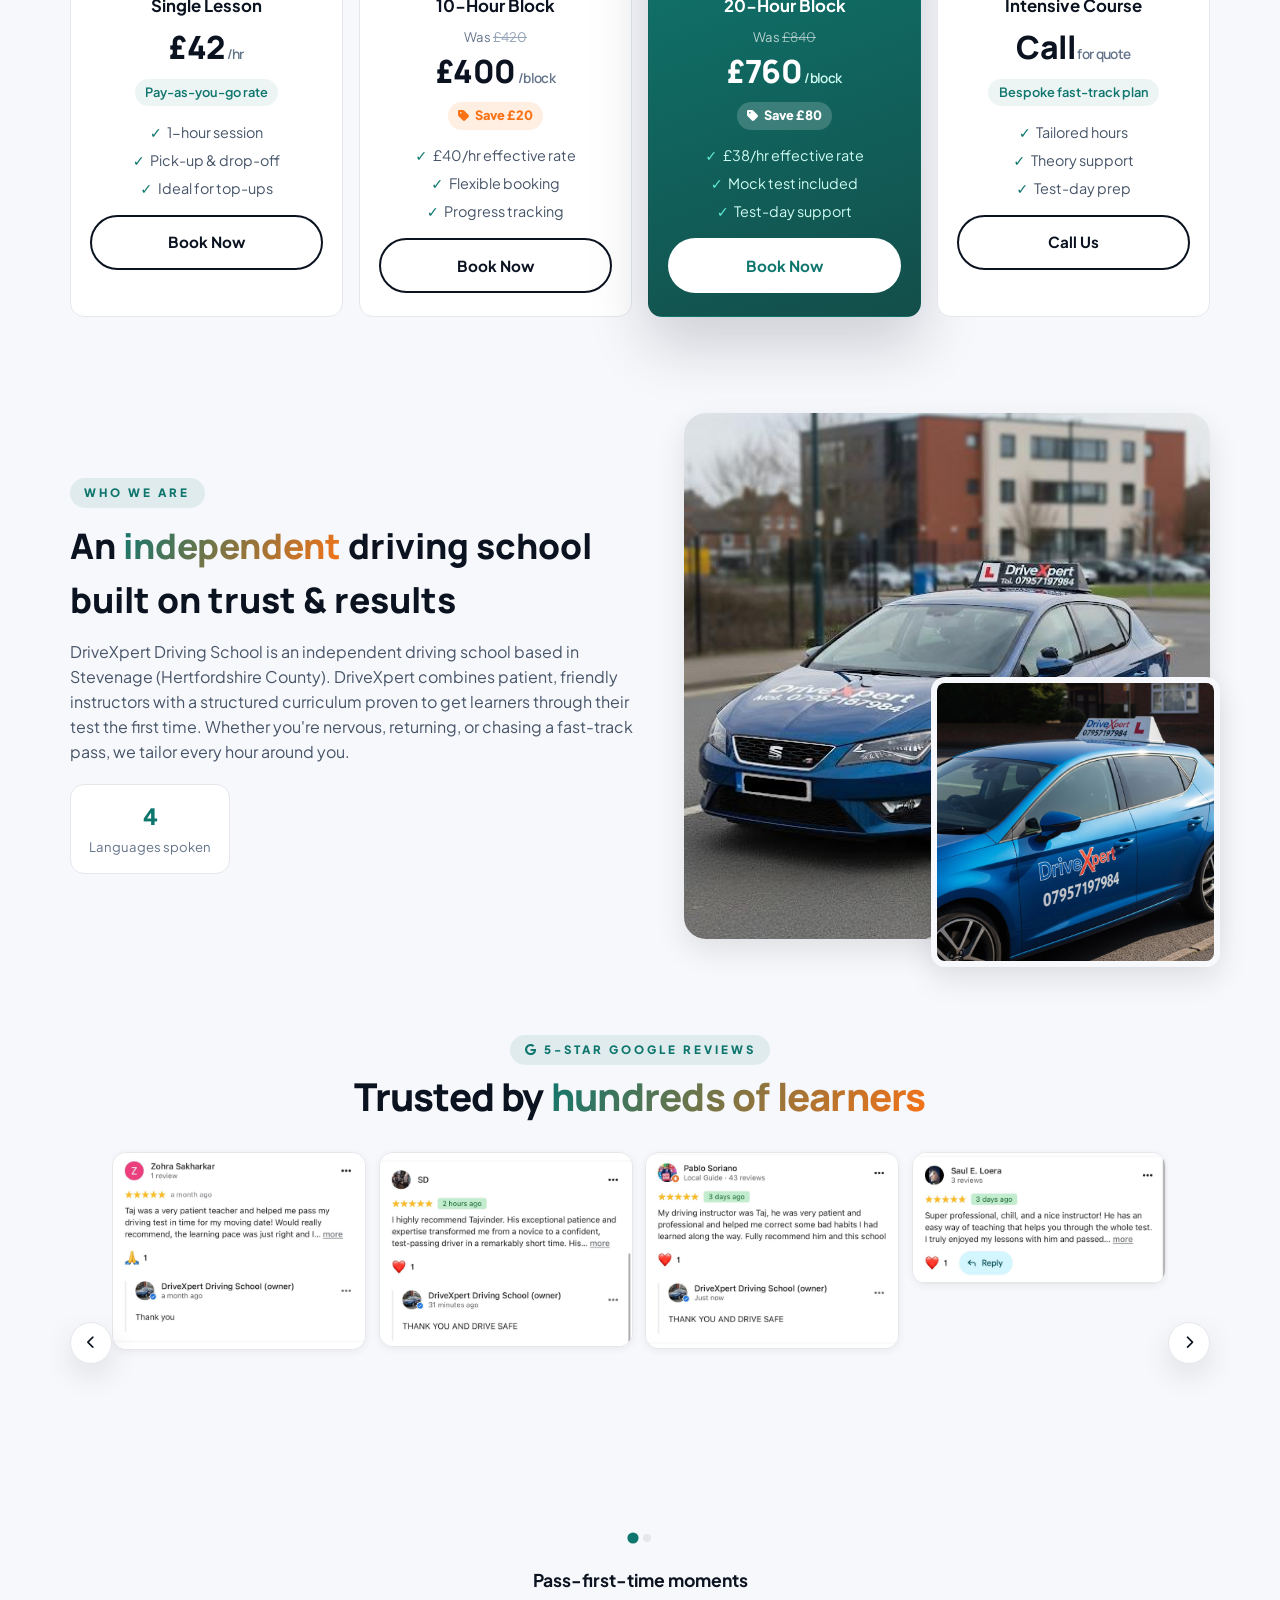
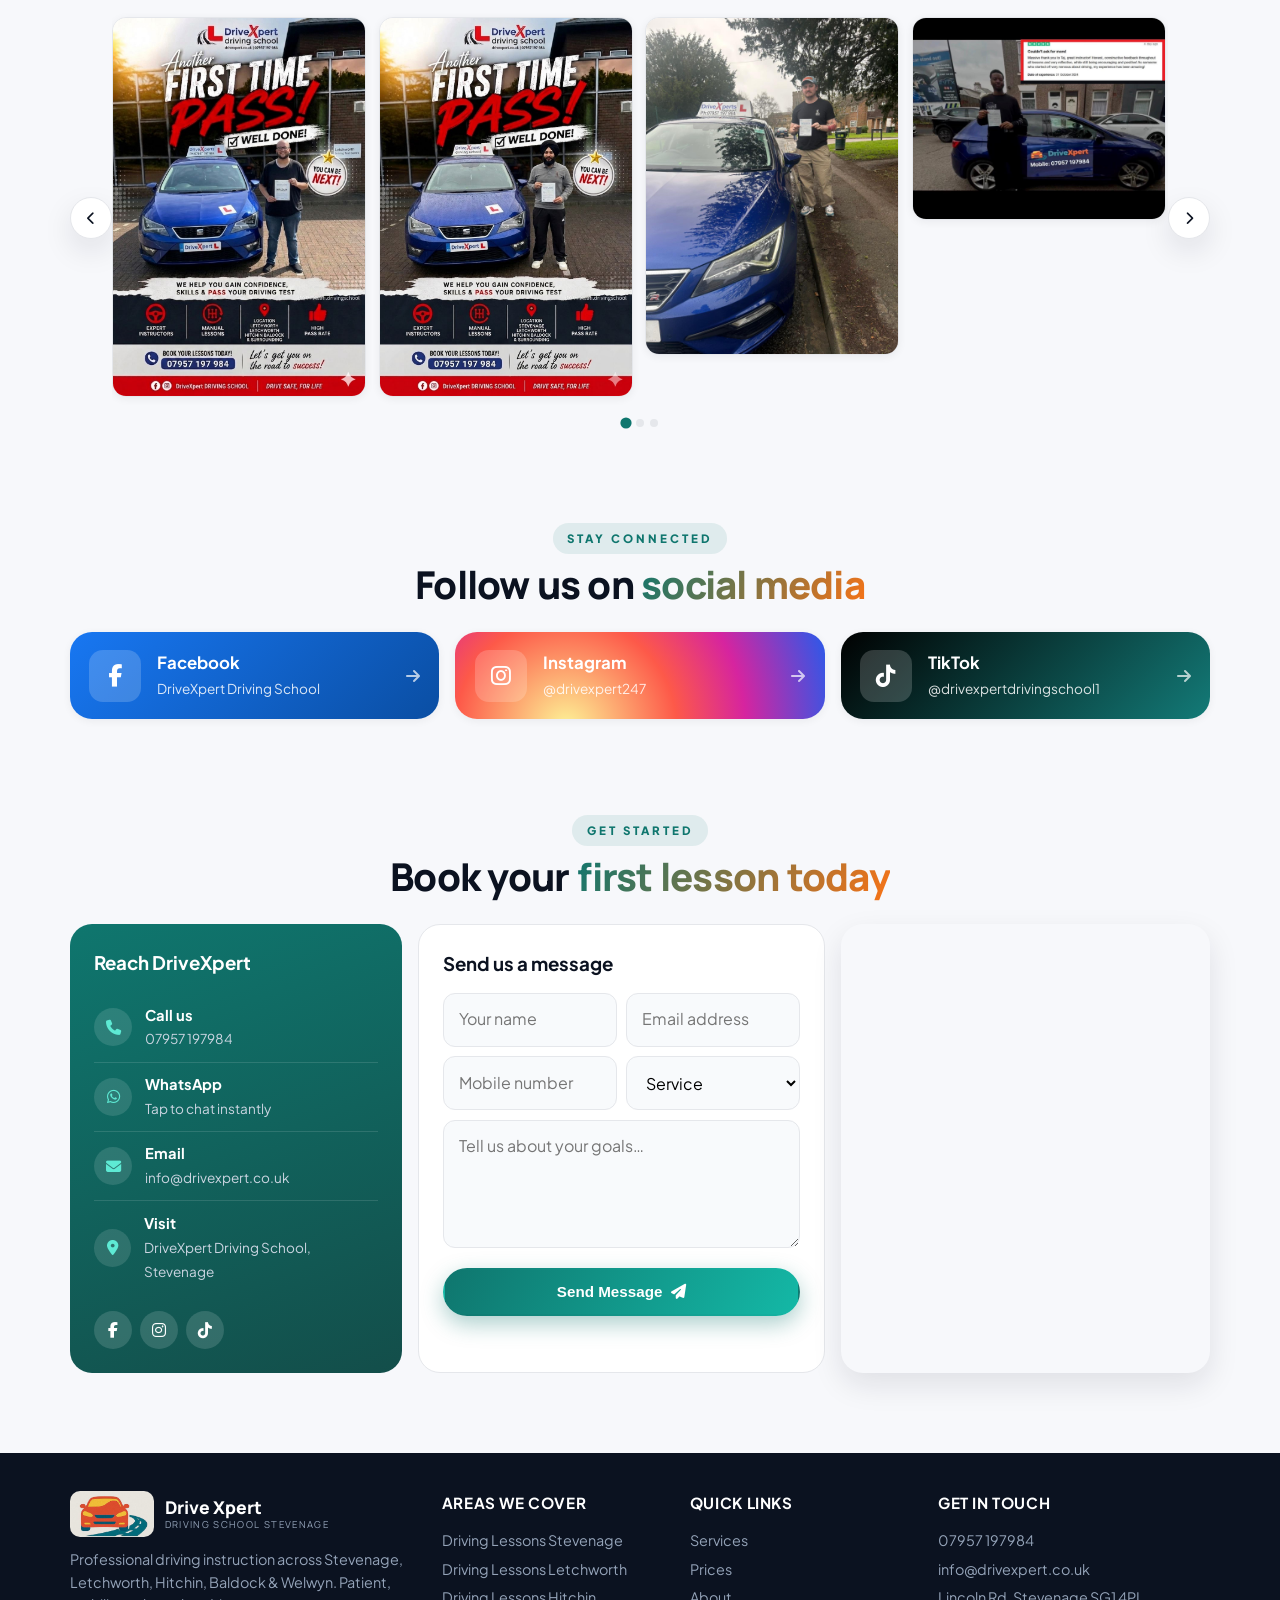
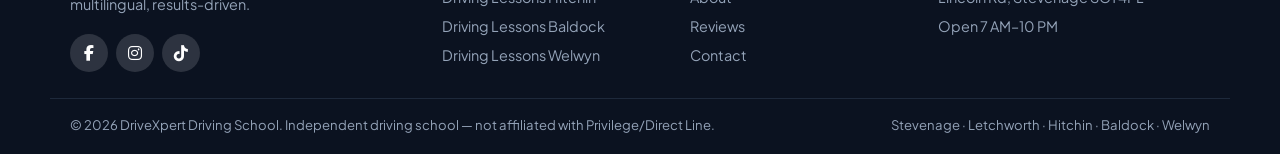
==== commit 0c490ada: "Add scrolling ticker bar below nav with locations and prices Adds a branded green marquee strip belo" ====
--- a/index.html
+++ b/index.html
@@ -111,6 +111,57 @@
     </div>
 </header>
 
+<!-- Scrolling ticker -->
+<div class="ticker-wrap">
+    <div class="ticker-track">
+        <span class="ticker-item"><i class="fas fa-map-marker-alt"></i> Stevenage</span>
+        <span class="ticker-sep">•</span>
+        <span class="ticker-item"><i class="fas fa-map-marker-alt"></i> Letchworth</span>
+        <span class="ticker-sep">•</span>
+        <span class="ticker-item"><i class="fas fa-map-marker-alt"></i> Hitchin</span>
+        <span class="ticker-sep">•</span>
+        <span class="ticker-item"><i class="fas fa-map-marker-alt"></i> Baldock</span>
+        <span class="ticker-sep">•</span>
+        <span class="ticker-item"><i class="fas fa-map-marker-alt"></i> Welwyn</span>
+        <span class="ticker-sep">•</span>
+        <span class="ticker-item"><i class="fas fa-pound-sign"></i> Pay-as-you-go £42/hr</span>
+        <span class="ticker-sep">•</span>
+        <span class="ticker-item"><i class="fas fa-calendar-alt"></i> 10-hr block £400 <em>save £20</em></span>
+        <span class="ticker-sep">•</span>
+        <span class="ticker-item"><i class="fas fa-graduation-cap"></i> 20-hr block £760 <em>save £80</em></span>
+        <span class="ticker-sep">•</span>
+        <span class="ticker-item"><i class="fas fa-bolt"></i> Intensive crash courses — call for quote</span>
+        <span class="ticker-sep">•</span>
+        <span class="ticker-item"><i class="fas fa-check-circle"></i> 98% pass rate</span>
+        <span class="ticker-sep">•</span>
+        <span class="ticker-item"><i class="fas fa-shield-halved"></i> DVSA-Approved</span>
+        <span class="ticker-sep">•</span>
+        <!-- duplicate for seamless loop -->
+        <span class="ticker-item"><i class="fas fa-map-marker-alt"></i> Stevenage</span>
+        <span class="ticker-sep">•</span>
+        <span class="ticker-item"><i class="fas fa-map-marker-alt"></i> Letchworth</span>
+        <span class="ticker-sep">•</span>
+        <span class="ticker-item"><i class="fas fa-map-marker-alt"></i> Hitchin</span>
+        <span class="ticker-sep">•</span>
+        <span class="ticker-item"><i class="fas fa-map-marker-alt"></i> Baldock</span>
+        <span class="ticker-sep">•</span>
+        <span class="ticker-item"><i class="fas fa-map-marker-alt"></i> Welwyn</span>
+        <span class="ticker-sep">•</span>
+        <span class="ticker-item"><i class="fas fa-pound-sign"></i> Pay-as-you-go £42/hr</span>
+        <span class="ticker-sep">•</span>
+        <span class="ticker-item"><i class="fas fa-calendar-alt"></i> 10-hr block £400 <em>save £20</em></span>
+        <span class="ticker-sep">•</span>
+        <span class="ticker-item"><i class="fas fa-graduation-cap"></i> 20-hr block £760 <em>save £80</em></span>
+        <span class="ticker-sep">•</span>
+        <span class="ticker-item"><i class="fas fa-bolt"></i> Intensive crash courses — call for quote</span>
+        <span class="ticker-sep">•</span>
+        <span class="ticker-item"><i class="fas fa-check-circle"></i> 98% pass rate</span>
+        <span class="ticker-sep">•</span>
+        <span class="ticker-item"><i class="fas fa-shield-halved"></i> DVSA-Approved</span>
+        <span class="ticker-sep">•</span>
+    </div>
+</div>
+
 <!-- HERO -->
 <section id="home" class="hero">
     <div class="hero-bg"></div>
--- a/styles.css
+++ b/styles.css
@@ -64,6 +64,31 @@
 .topbar-item i { color: var(--brand-2); margin-right: .35rem; }
 .topbar-item a { color: #fff; font-weight: 600; }
 .topbar-langs { letter-spacing: .5px; }
+
+/* ===== Ticker ===== */
+.ticker-wrap {
+    background: var(--brand);
+    color: #fff;
+    font-size: .8rem;
+    font-weight: 600;
+    overflow: hidden;
+    white-space: nowrap;
+    padding: .38rem 0;
+    letter-spacing: .3px;
+}
+@keyframes ticker-scroll {
+    0%   { transform: translateX(0); }
+    100% { transform: translateX(-50%); }
+}
+.ticker-track {
+    display: inline-block;
+    animation: ticker-scroll 40s linear infinite;
+}
+.ticker-wrap:hover .ticker-track { animation-play-state: paused; }
+.ticker-item { padding: 0 .6rem; }
+.ticker-item i { margin-right: .3rem; opacity: .85; }
+.ticker-item em { font-style: normal; opacity: .8; font-size: .75rem; }
+.ticker-sep { opacity: .5; }
 
 /* ===== Nav ===== */
 .nav {
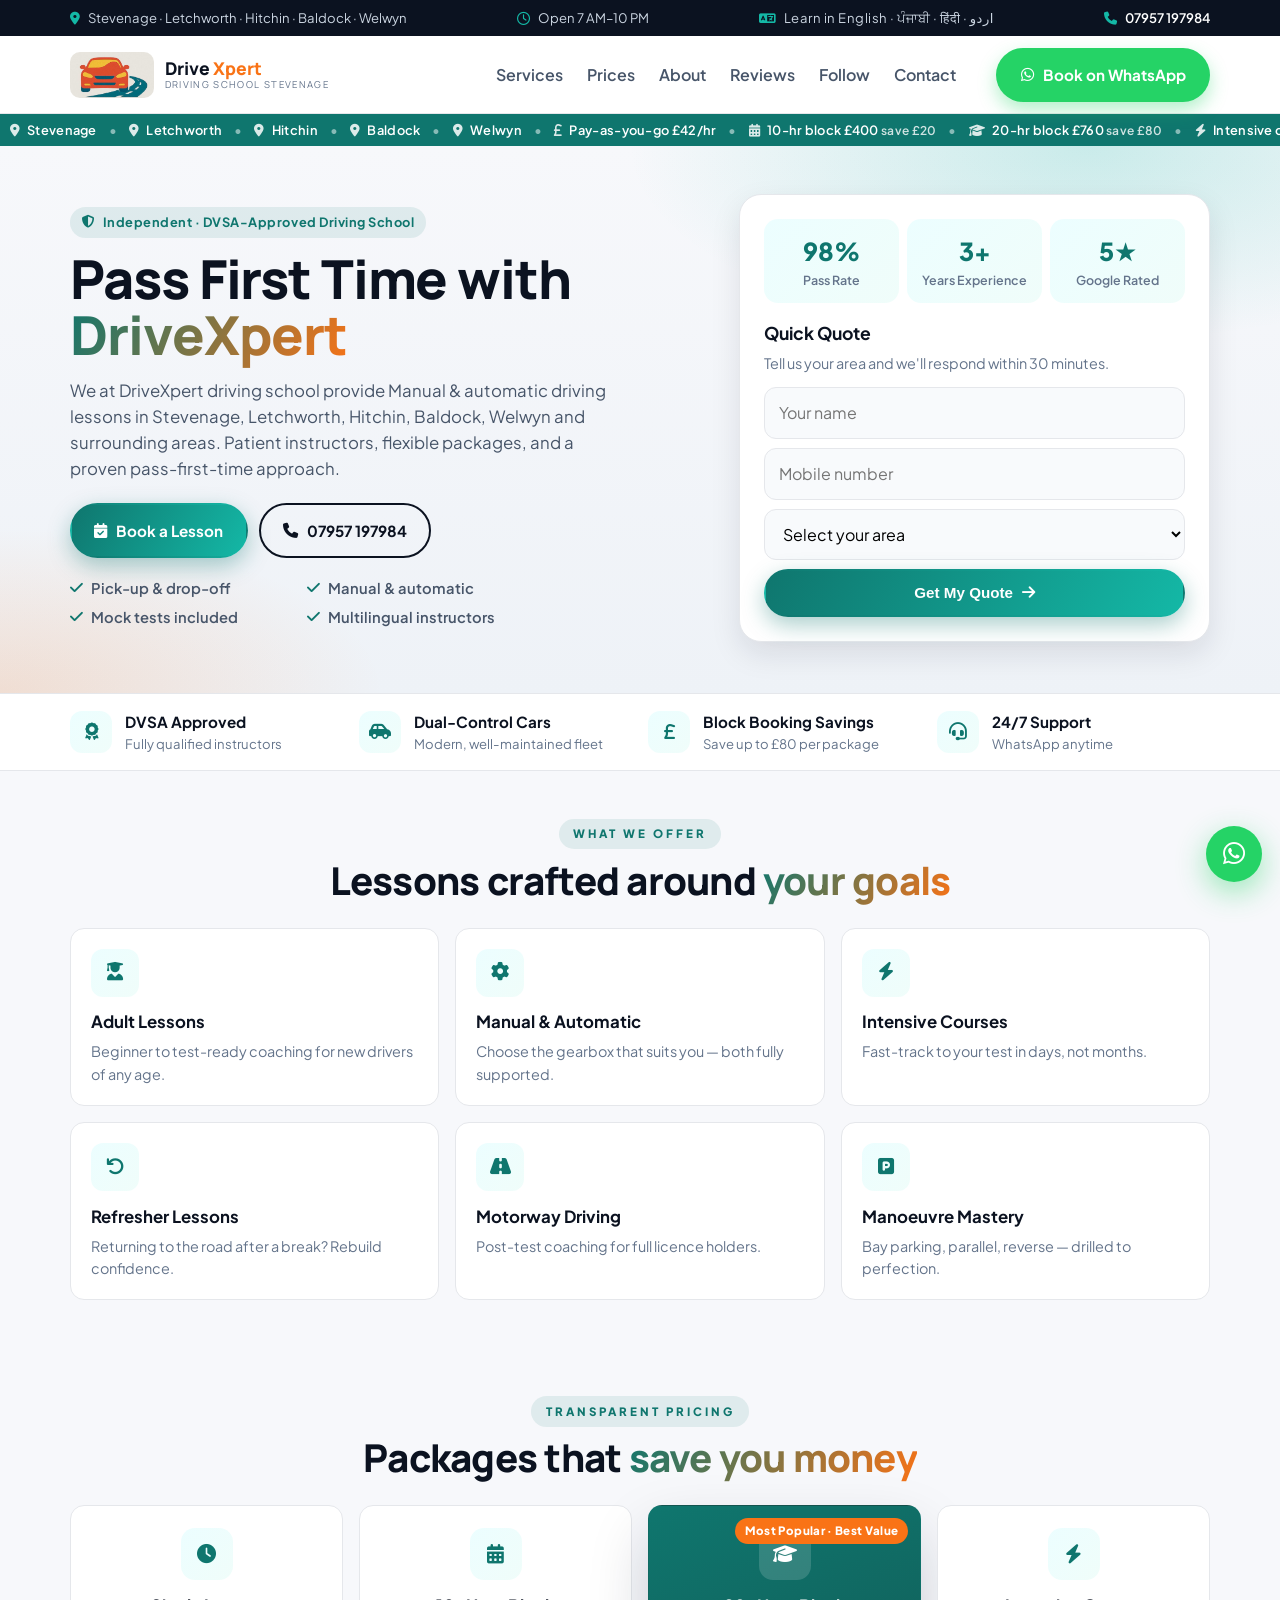
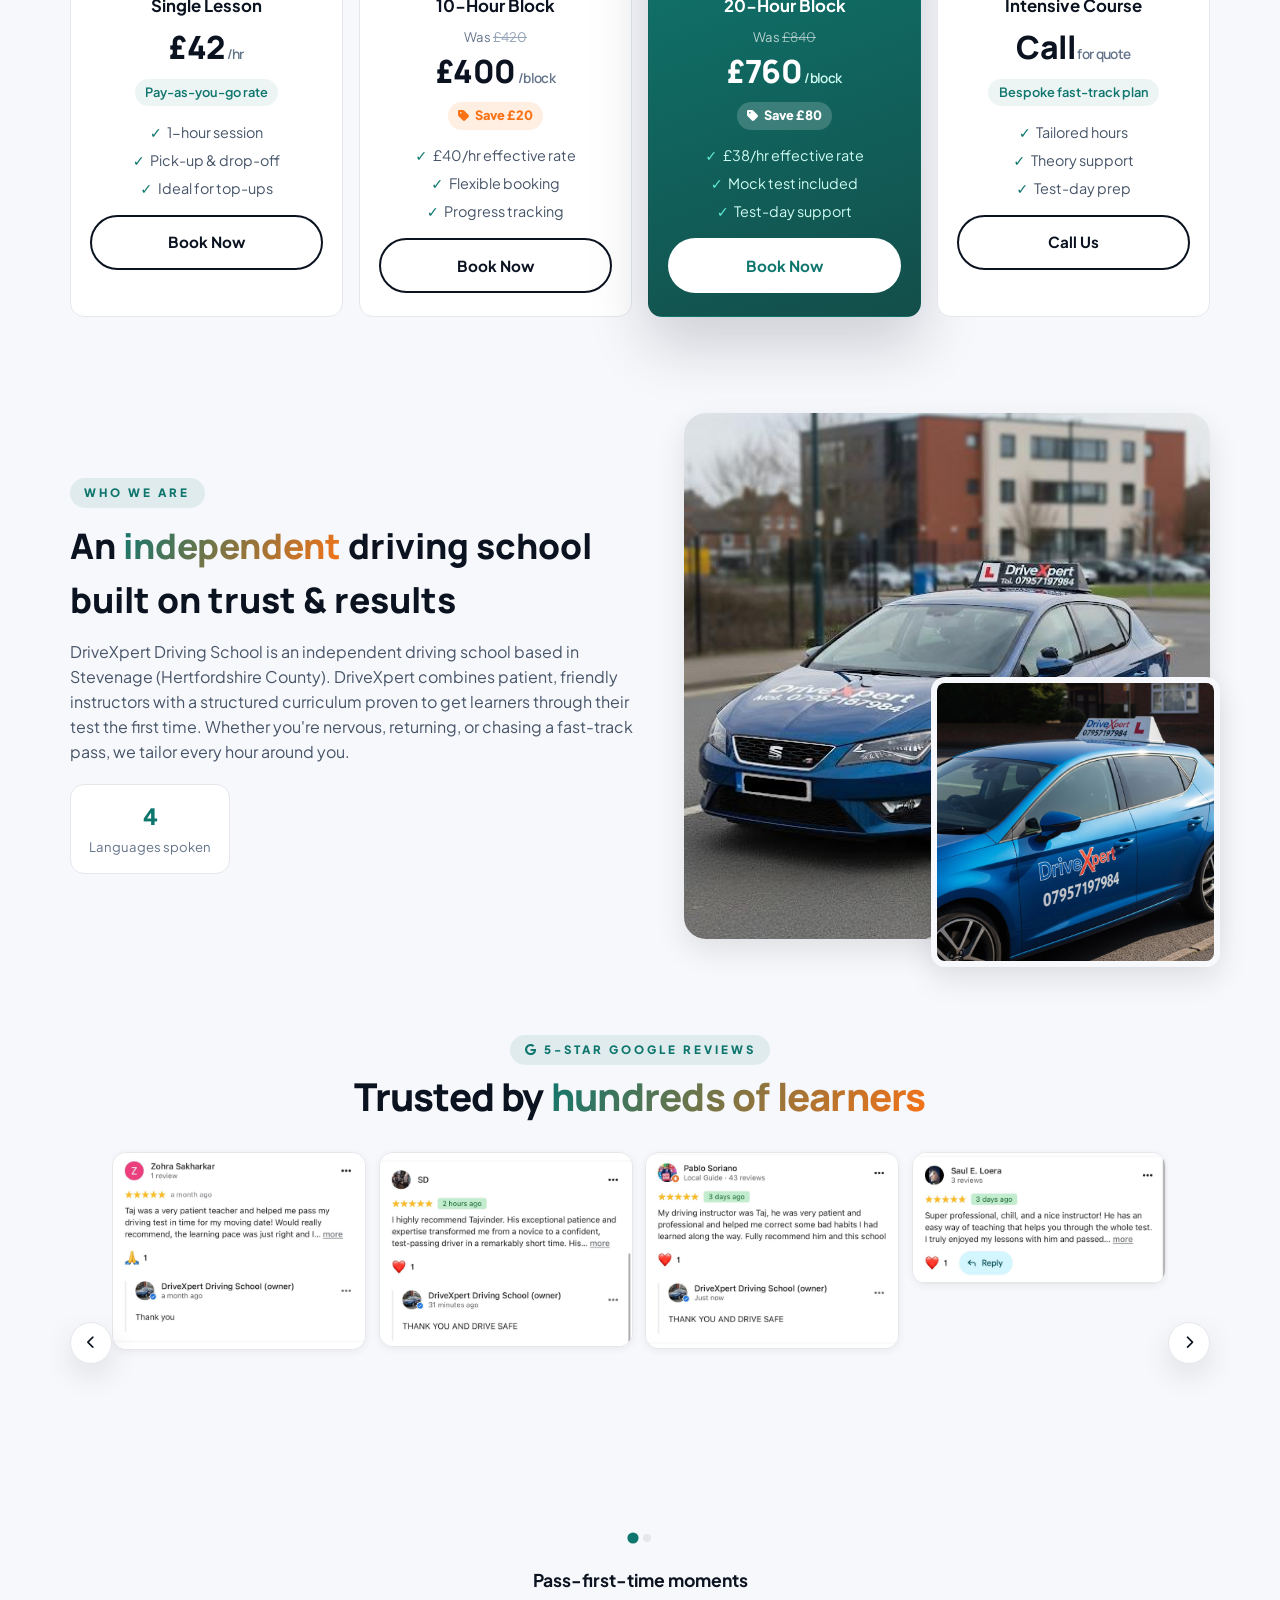
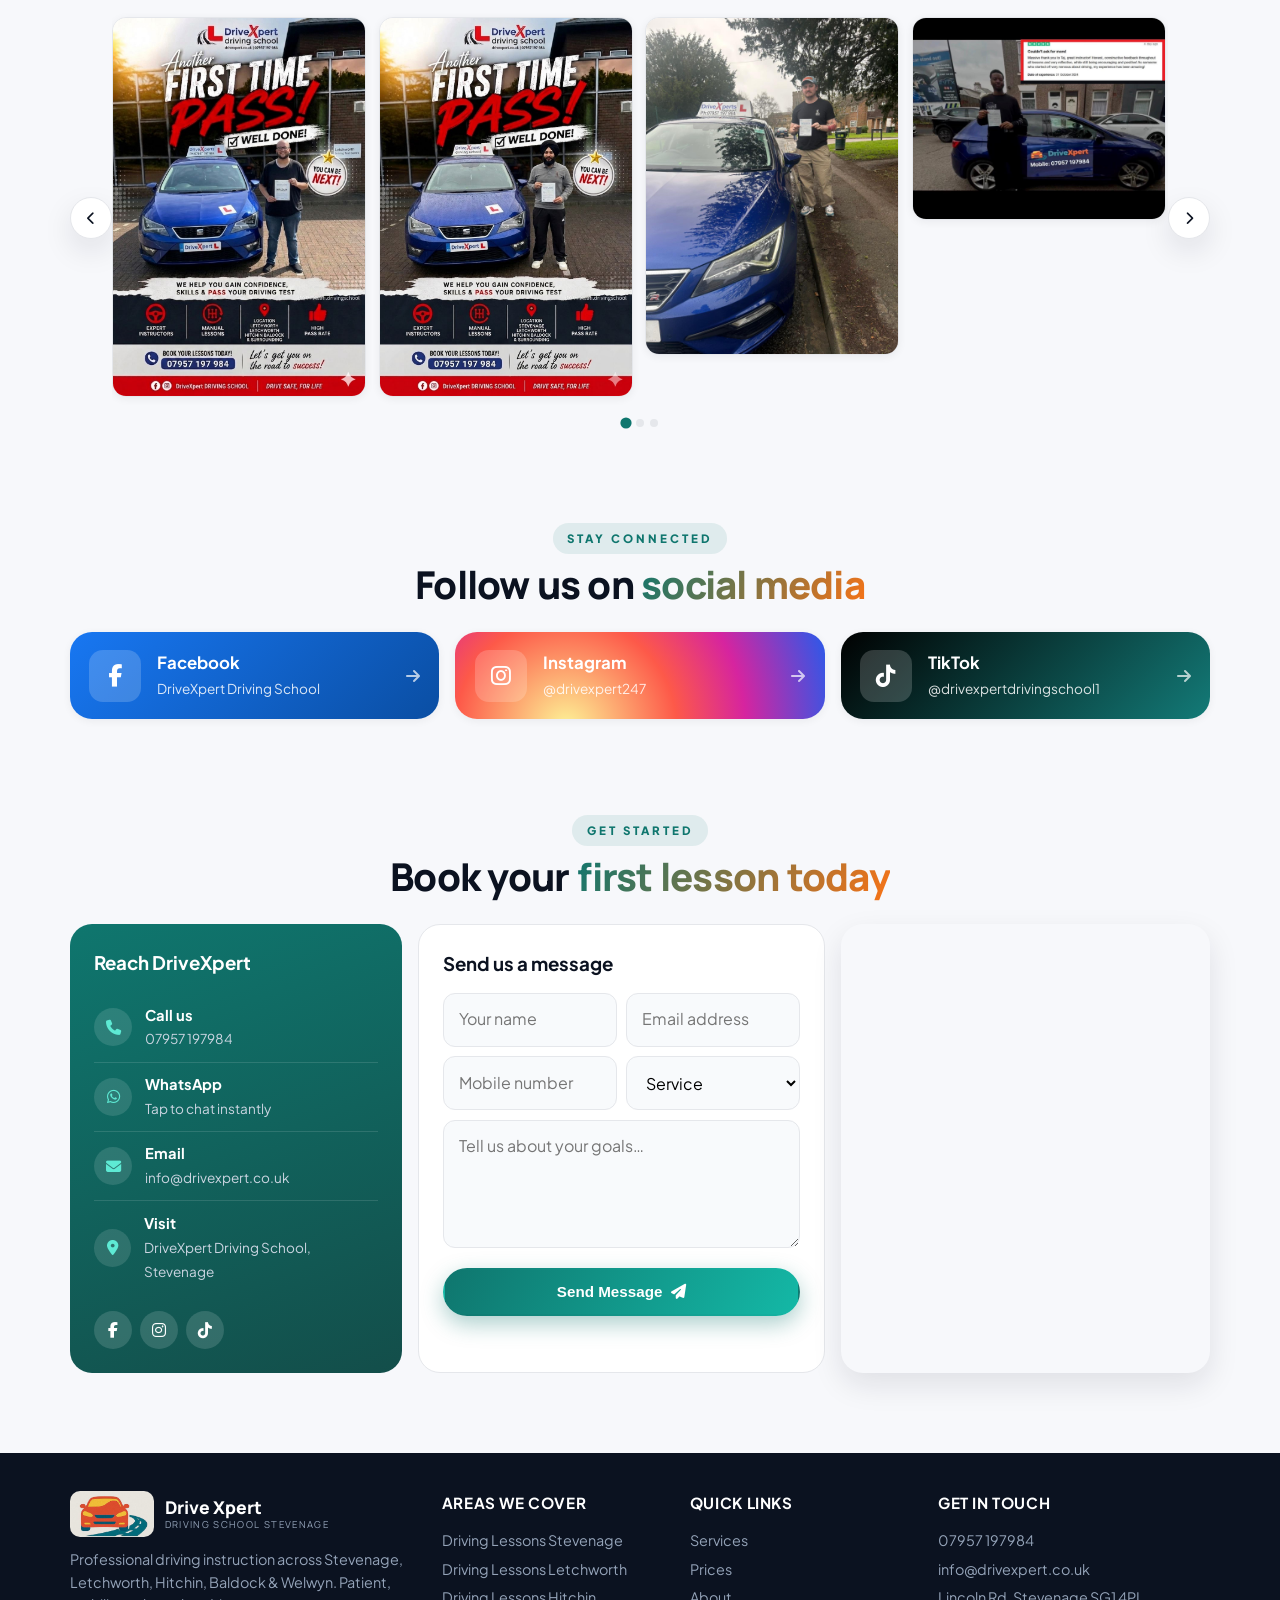
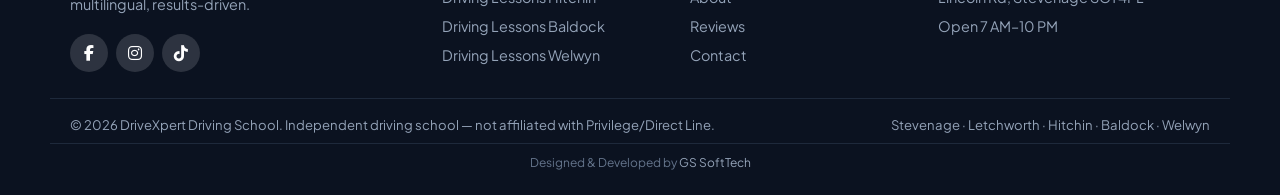
==== commit 817bfe40: "Add 'Designed by GS SoftTech' credit to footer Co-Authored-By: Claude Sonnet 4.6 <noreply@anthropic." ====
--- a/index.html
+++ b/index.html
@@ -477,6 +477,9 @@
         <span>&copy; <span id="yr"></span> DriveXpert Driving School. Independent driving school — not affiliated with Privilege/Direct Line.</span>
         <span>Stevenage · Letchworth · Hitchin · Baldock · Welwyn</span>
     </div>
+    <div class="container footer-designed">
+        <span>Designed &amp; Developed by <a href="https://gssofttech.com" target="_blank" rel="noopener">GS SoftTech</a></span>
+    </div>
 </footer>
 
 <!-- Lightbox -->
--- a/styles.css
+++ b/styles.css
@@ -90,6 +90,19 @@
 .ticker-item em { font-style: normal; opacity: .8; font-size: .75rem; }
 .ticker-sep { opacity: .5; }
 
+/* Ticker — mobile */
+@media (max-width: 980px) {
+    .ticker-wrap { font-size: .75rem; padding: .32rem 0; }
+    .ticker-item { padding: 0 .5rem; }
+    .ticker-track { animation-duration: 32s; }
+}
+@media (max-width: 640px) {
+    .ticker-wrap { font-size: .7rem; letter-spacing: .2px; padding: .28rem 0; }
+    .ticker-item { padding: 0 .4rem; }
+    .ticker-item i { display: none; }          /* hide icons to save space */
+    .ticker-track { animation-duration: 26s; } /* slightly faster on small screens */
+}
+
 /* ===== Nav ===== */
 .nav {
     position: sticky; top: 0; z-index: 100;
@@ -441,6 +454,9 @@
 .footer a:hover { color: #fff; }
 .footer .muted { margin: .5rem 0 .8rem; font-size: .9rem; max-width: 360px; }
 .footer-bottom { display: flex; justify-content: space-between; gap: 1rem; padding-top: 1rem; font-size: .82rem; color: #94a3b8; }
+.footer-designed { text-align: center; padding: .6rem 0 .2rem; font-size: .75rem; color: #64748b; border-top: 1px solid #1e293b; margin-top: .5rem; }
+.footer-designed a { color: #94a3b8; text-decoration: none; }
+.footer-designed a:hover { color: #fff; }
 
 /* ===== Lightbox ===== */
 .lightbox { position: fixed; inset: 0; background: rgba(15,23,42,.92); z-index: 1000; display: grid; place-items: center; padding: 2rem; }
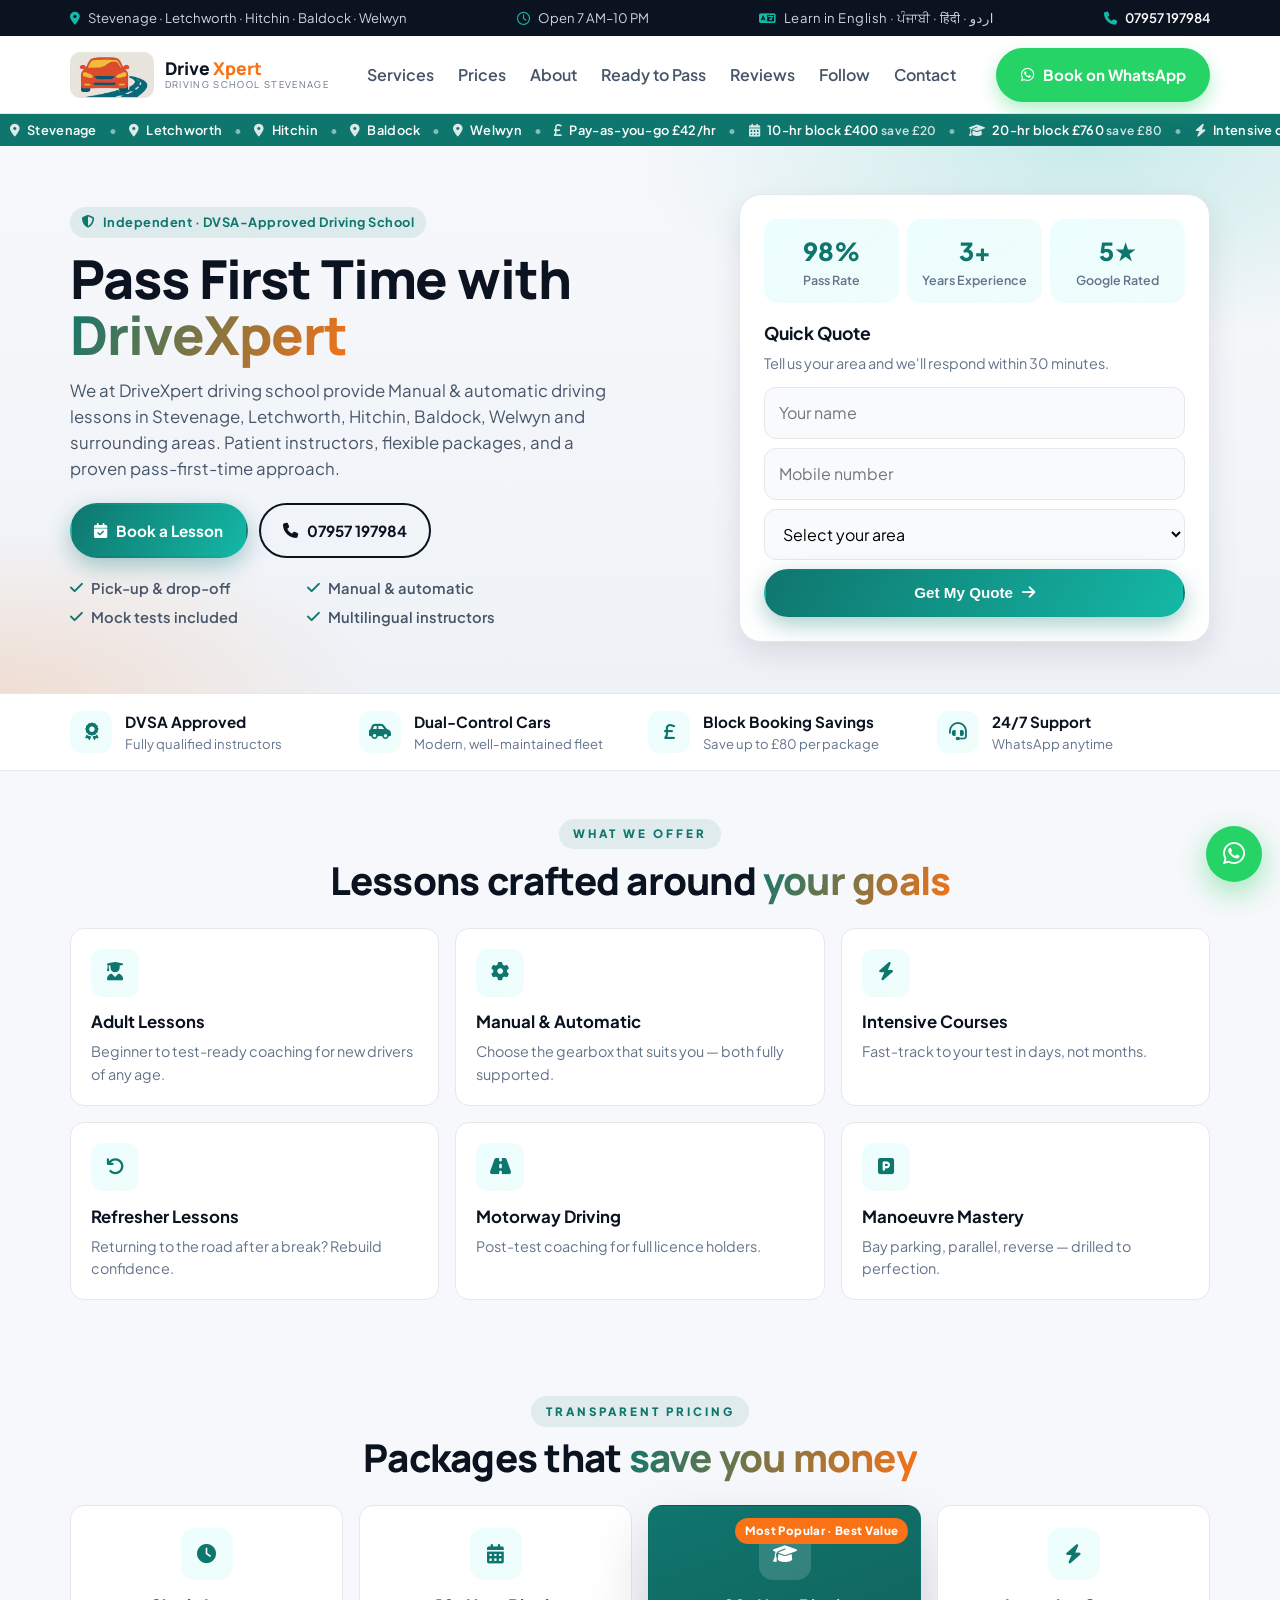
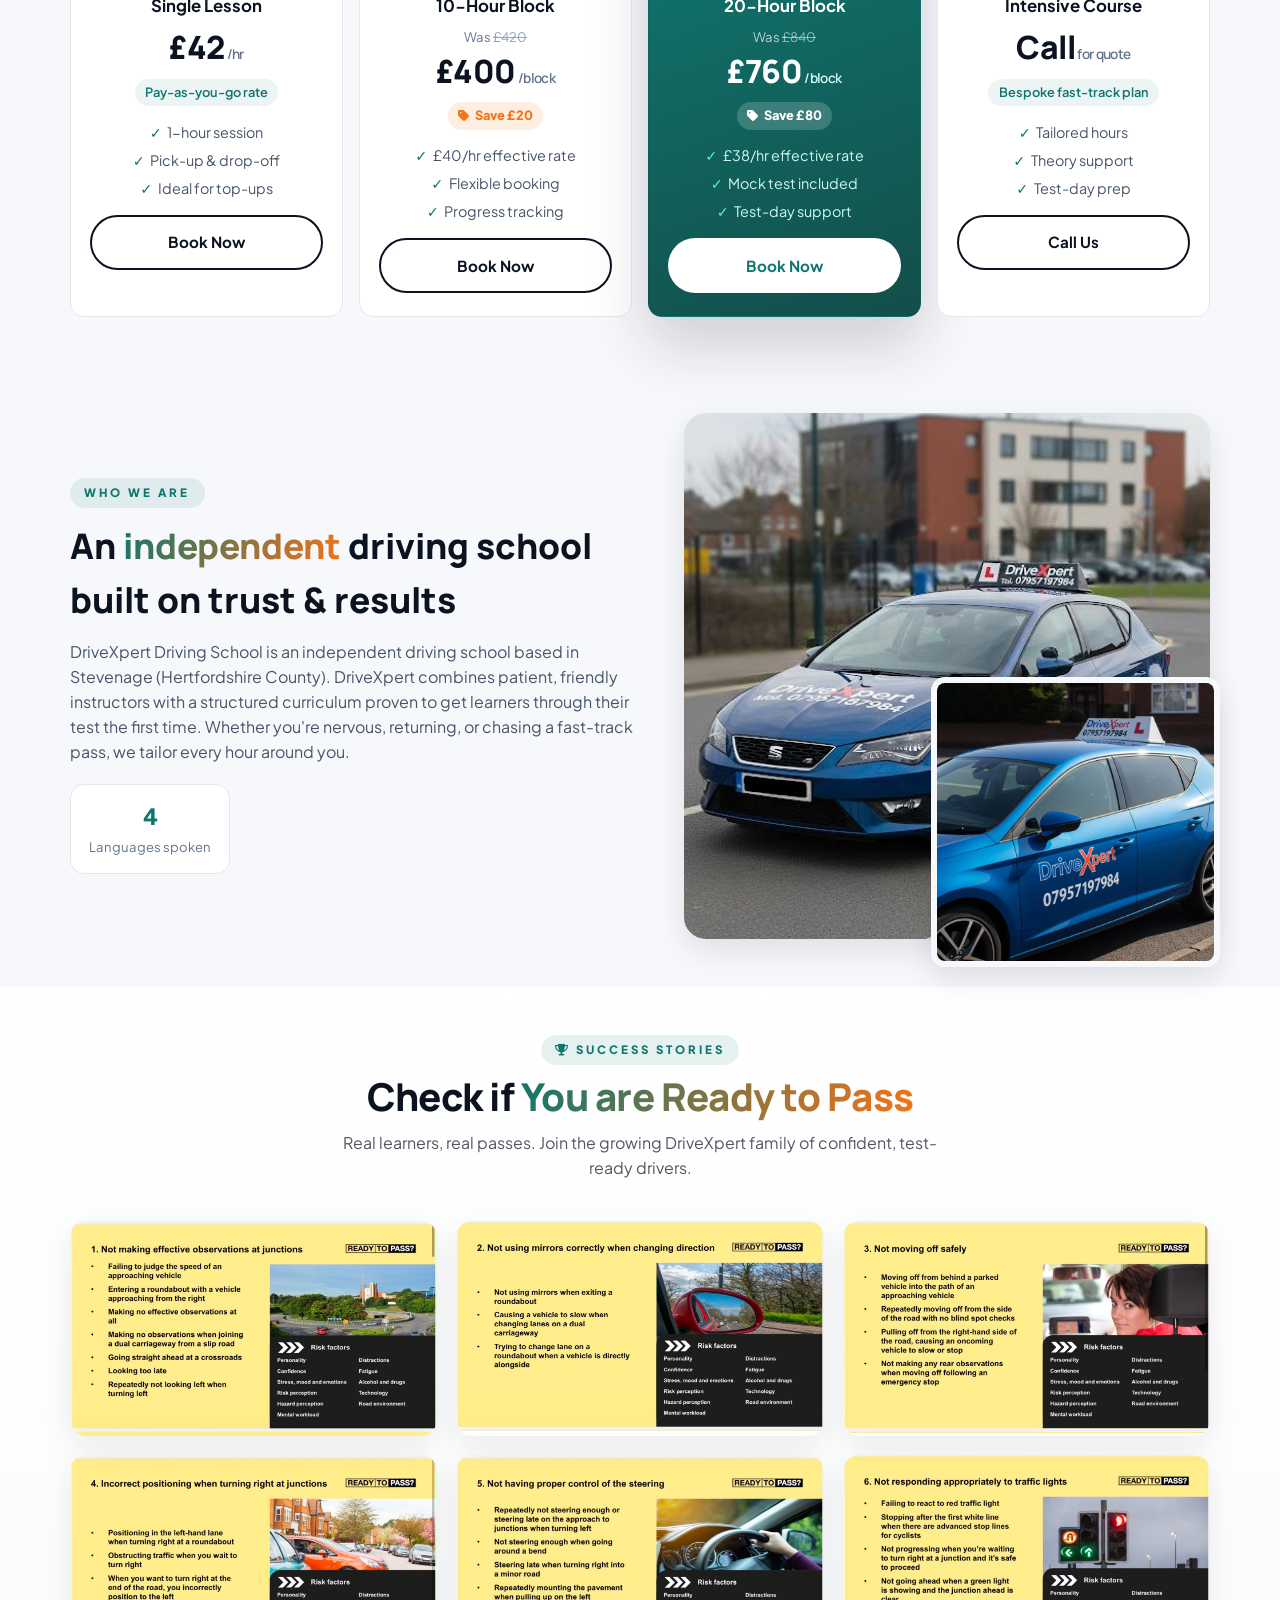
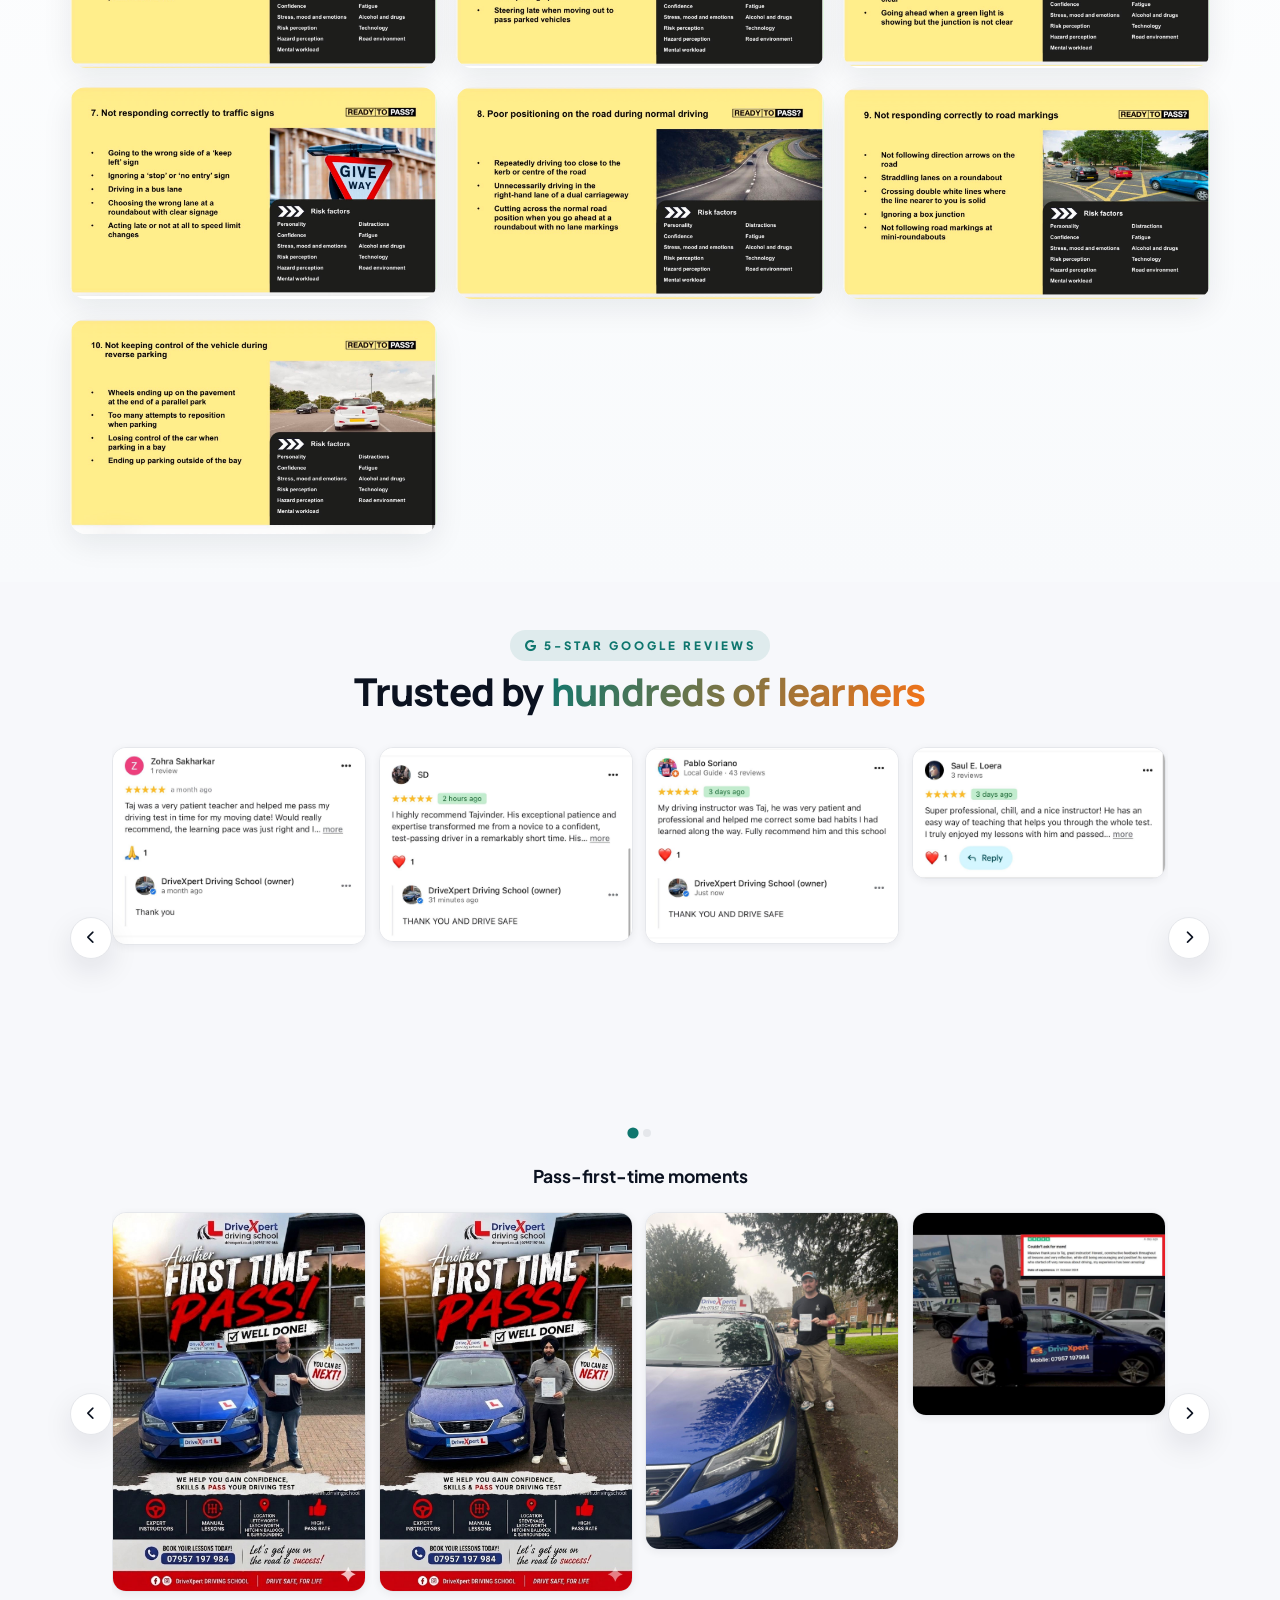
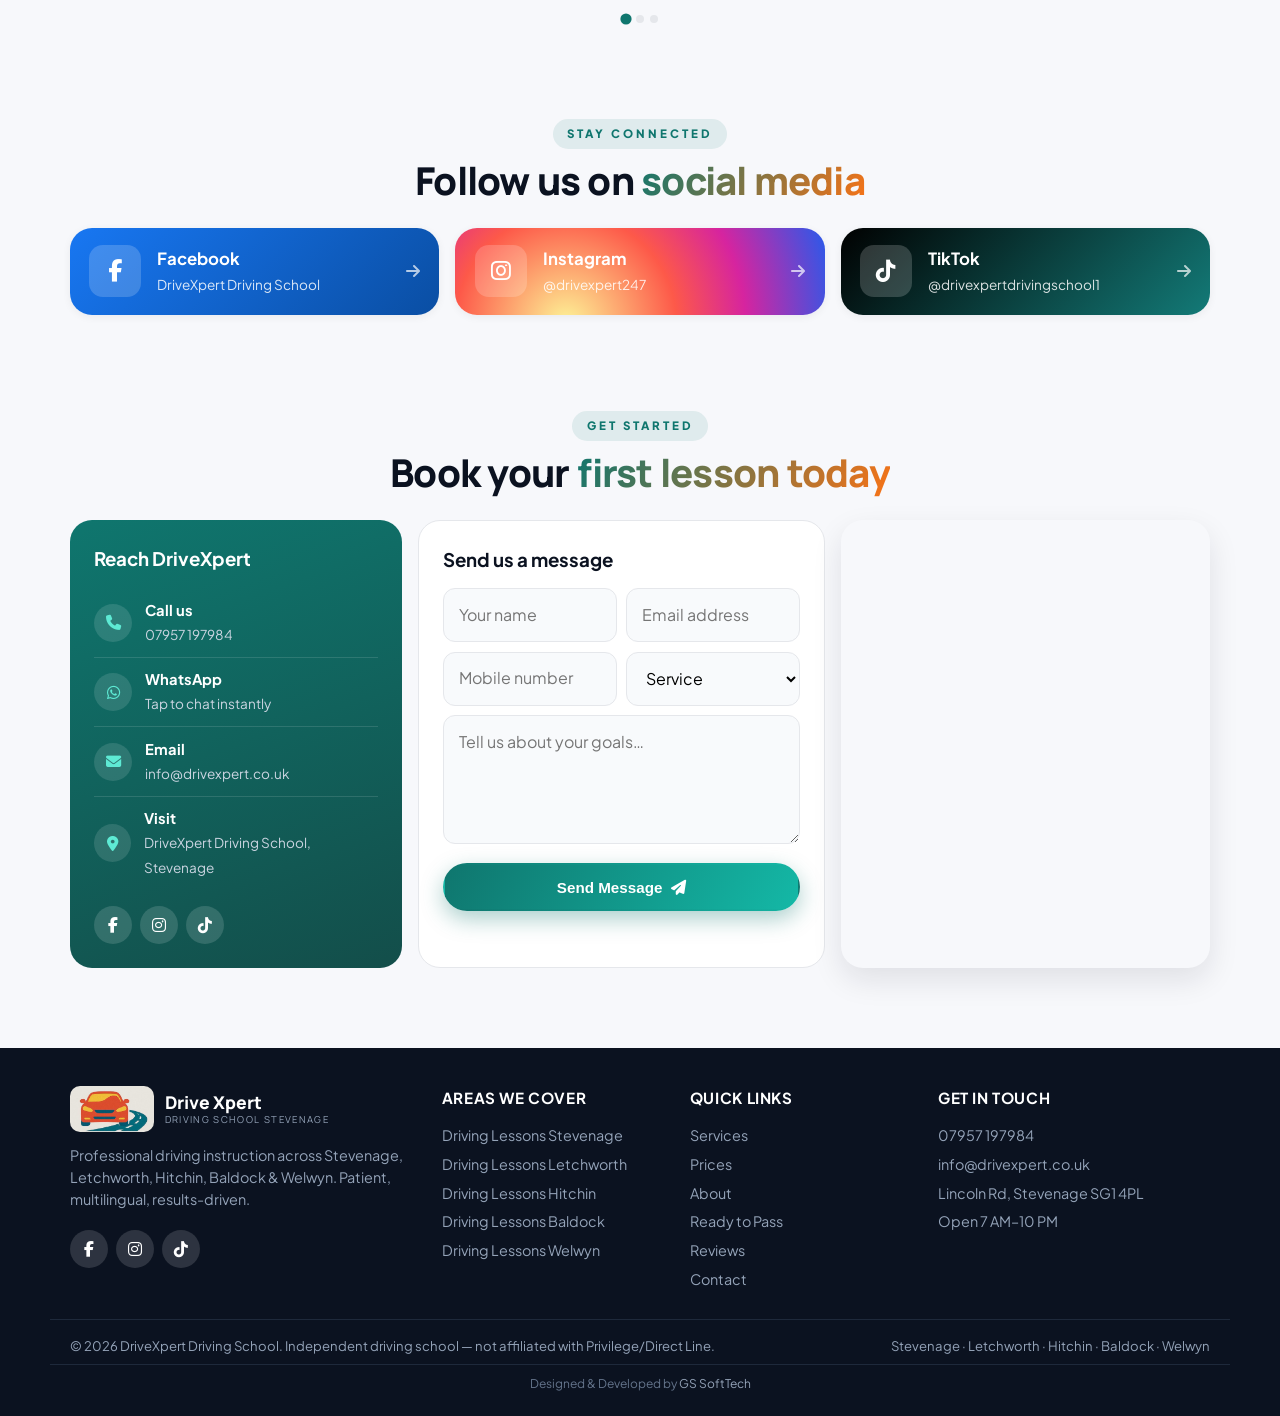
==== commit 131d5787: "Add 'Ready to Pass' section with 10 learner pass photos - New section between About and Reviews show" ====
--- a/index.html
+++ b/index.html
@@ -100,6 +100,7 @@
             <a href="#services">Services</a>
             <a href="#prices">Prices</a>
             <a href="#about">About</a>
+            <a href="#ready-to-pass">Ready to Pass</a>
             <a href="#reviews">Reviews</a>
             <a href="#social">Follow</a>
             <a href="#contact">Contact</a>
@@ -309,6 +310,35 @@
             <img src="images/gallery-instructor-car.jpeg" alt="DriveXpert instructor car" loading="lazy">
             <img src="images/gallery-driving-lesson.jpeg" alt="Driving lesson" class="about-media-2" loading="lazy">
         </div>
+    </div>
+</section>
+
+<!-- READY TO PASS -->
+<section id="ready-to-pass" class="section ready-to-pass">
+    <div class="container">
+        <div class="section-head">
+            <span class="eyebrow"><i class="fas fa-trophy"></i> Success Stories</span>
+            <h2>Check if <span class="grad-text">You are Ready to Pass</span></h2>
+            <p class="section-sub">Real learners, real passes. Join the growing DriveXpert family of confident, test-ready drivers.</p>
+        </div>
+        <div class="ready-grid">
+            <figure class="ready-card"><img src="images/ready-to-pass/ready-1.jpg" alt="DriveXpert learner passed driving test" loading="lazy"></figure>
+            <figure class="ready-card"><img src="images/ready-to-pass/ready-2.jpg" alt="DriveXpert learner passed driving test" loading="lazy"></figure>
+            <figure class="ready-card"><img src="images/ready-to-pass/ready-3.jpg" alt="DriveXpert learner passed driving test" loading="lazy"></figure>
+            <figure class="ready-card"><img src="images/ready-to-pass/ready-4.jpg" alt="DriveXpert learner passed driving test" loading="lazy"></figure>
+            <figure class="ready-card"><img src="images/ready-to-pass/ready-5.jpg" alt="DriveXpert learner passed driving test" loading="lazy"></figure>
+            <figure class="ready-card"><img src="images/ready-to-pass/ready-6.jpg" alt="DriveXpert learner passed driving test" loading="lazy"></figure>
+            <figure class="ready-card"><img src="images/ready-to-pass/ready-7.jpg" alt="DriveXpert learner passed driving test" loading="lazy"></figure>
+            <figure class="ready-card"><img src="images/ready-to-pass/ready-8.jpg" alt="DriveXpert learner passed driving test" loading="lazy"></figure>
+            <figure class="ready-card"><img src="images/ready-to-pass/ready-9.jpg" alt="DriveXpert learner passed driving test" loading="lazy"></figure>
+            <figure class="ready-card"><img src="images/ready-to-pass/ready-10.jpg" alt="DriveXpert learner passed driving test" loading="lazy"></figure>
+        </div>
+    </div>
+    <div class="ready-lightbox" id="readyLightbox" aria-hidden="true">
+        <button class="rl-close" aria-label="Close">&times;</button>
+        <button class="rl-nav rl-prev" aria-label="Previous">&#10094;</button>
+        <img src="" alt="">
+        <button class="rl-nav rl-next" aria-label="Next">&#10095;</button>
     </div>
 </section>
 
@@ -463,7 +493,7 @@
         </div>
         <div>
             <h4>Quick Links</h4>
-            <ul><li><a href="#services">Services</a></li><li><a href="#prices">Prices</a></li><li><a href="#about">About</a></li><li><a href="#reviews">Reviews</a></li><li><a href="#contact">Contact</a></li></ul>
+            <ul><li><a href="#services">Services</a></li><li><a href="#prices">Prices</a></li><li><a href="#about">About</a></li><li><a href="#ready-to-pass">Ready to Pass</a></li><li><a href="#reviews">Reviews</a></li><li><a href="#contact">Contact</a></li></ul>
         </div>
         <div>
             <h4>Get in Touch</h4>
@@ -493,6 +523,6 @@
     <i class="fab fa-whatsapp"></i>
 </a>
 
-<script src="script.js"></script>
+<script src="script.js?v=2"></script>
 </body>
 </html>
--- a/styles.css
+++ b/styles.css
@@ -599,3 +599,96 @@
 
     .float-whats { width: 50px; height: 50px; font-size: 1.4rem; bottom: 14px; right: 14px; }
 }
+
+/* READY TO PASS */
+.ready-to-pass { background: linear-gradient(180deg, #fff 0%, #f8fafc 100%); }
+.ready-to-pass .section-head { text-align: center; margin-bottom: 2.5rem; }
+.ready-to-pass .section-sub { max-width: 620px; margin: .8rem auto 0; color: #556; }
+.ready-grid {
+    display: grid;
+    grid-template-columns: repeat(auto-fill, minmax(280px, 1fr));
+    gap: 1.2rem;
+}
+.ready-card {
+    position: relative;
+    margin: 0;
+    overflow: hidden;
+    border-radius: 16px;
+    box-shadow: 0 10px 30px rgba(15, 23, 42, 0.08);
+    background: #fff;
+    cursor: zoom-in;
+    transition: transform .35s ease, box-shadow .35s ease;
+}
+.ready-card img {
+    width: 100%;
+    height: auto;
+    display: block;
+    transition: transform .5s ease;
+}
+.ready-card:hover {
+    transform: translateY(-4px);
+    box-shadow: 0 18px 40px rgba(15, 23, 42, 0.16);
+}
+.ready-card:hover img { transform: scale(1.03); }
+
+@media (max-width: 768px) {
+    .ready-grid { grid-template-columns: 1fr; gap: .9rem; }
+    .ready-card { border-radius: 14px; }
+}
+
+/* Lightbox */
+.ready-lightbox {
+    position: fixed;
+    inset: 0;
+    background: rgba(10, 12, 20, 0.92);
+    display: none;
+    align-items: center;
+    justify-content: center;
+    z-index: 9999;
+    padding: 2rem;
+    cursor: zoom-out;
+}
+.ready-lightbox.open { display: flex; }
+.ready-lightbox img {
+    max-width: 95vw;
+    max-height: 92vh;
+    object-fit: contain;
+    border-radius: 8px;
+    box-shadow: 0 20px 60px rgba(0, 0, 0, 0.5);
+}
+.ready-lightbox .rl-close {
+    position: absolute;
+    top: 18px;
+    right: 22px;
+    background: rgba(255, 255, 255, 0.1);
+    border: 1px solid rgba(255, 255, 255, 0.3);
+    color: #fff;
+    width: 42px;
+    height: 42px;
+    border-radius: 50%;
+    font-size: 1.4rem;
+    cursor: pointer;
+    display: flex;
+    align-items: center;
+    justify-content: center;
+}
+.ready-lightbox .rl-nav {
+    position: absolute;
+    top: 50%;
+    transform: translateY(-50%);
+    background: rgba(255, 255, 255, 0.1);
+    border: 1px solid rgba(255, 255, 255, 0.3);
+    color: #fff;
+    width: 52px;
+    height: 52px;
+    border-radius: 50%;
+    font-size: 1.4rem;
+    cursor: pointer;
+    display: flex;
+    align-items: center;
+    justify-content: center;
+}
+.ready-lightbox .rl-prev { left: 22px; }
+.ready-lightbox .rl-next { right: 22px; }
+.ready-lightbox .rl-close:hover,
+.ready-lightbox .rl-nav:hover { background: rgba(255, 255, 255, 0.2); }
